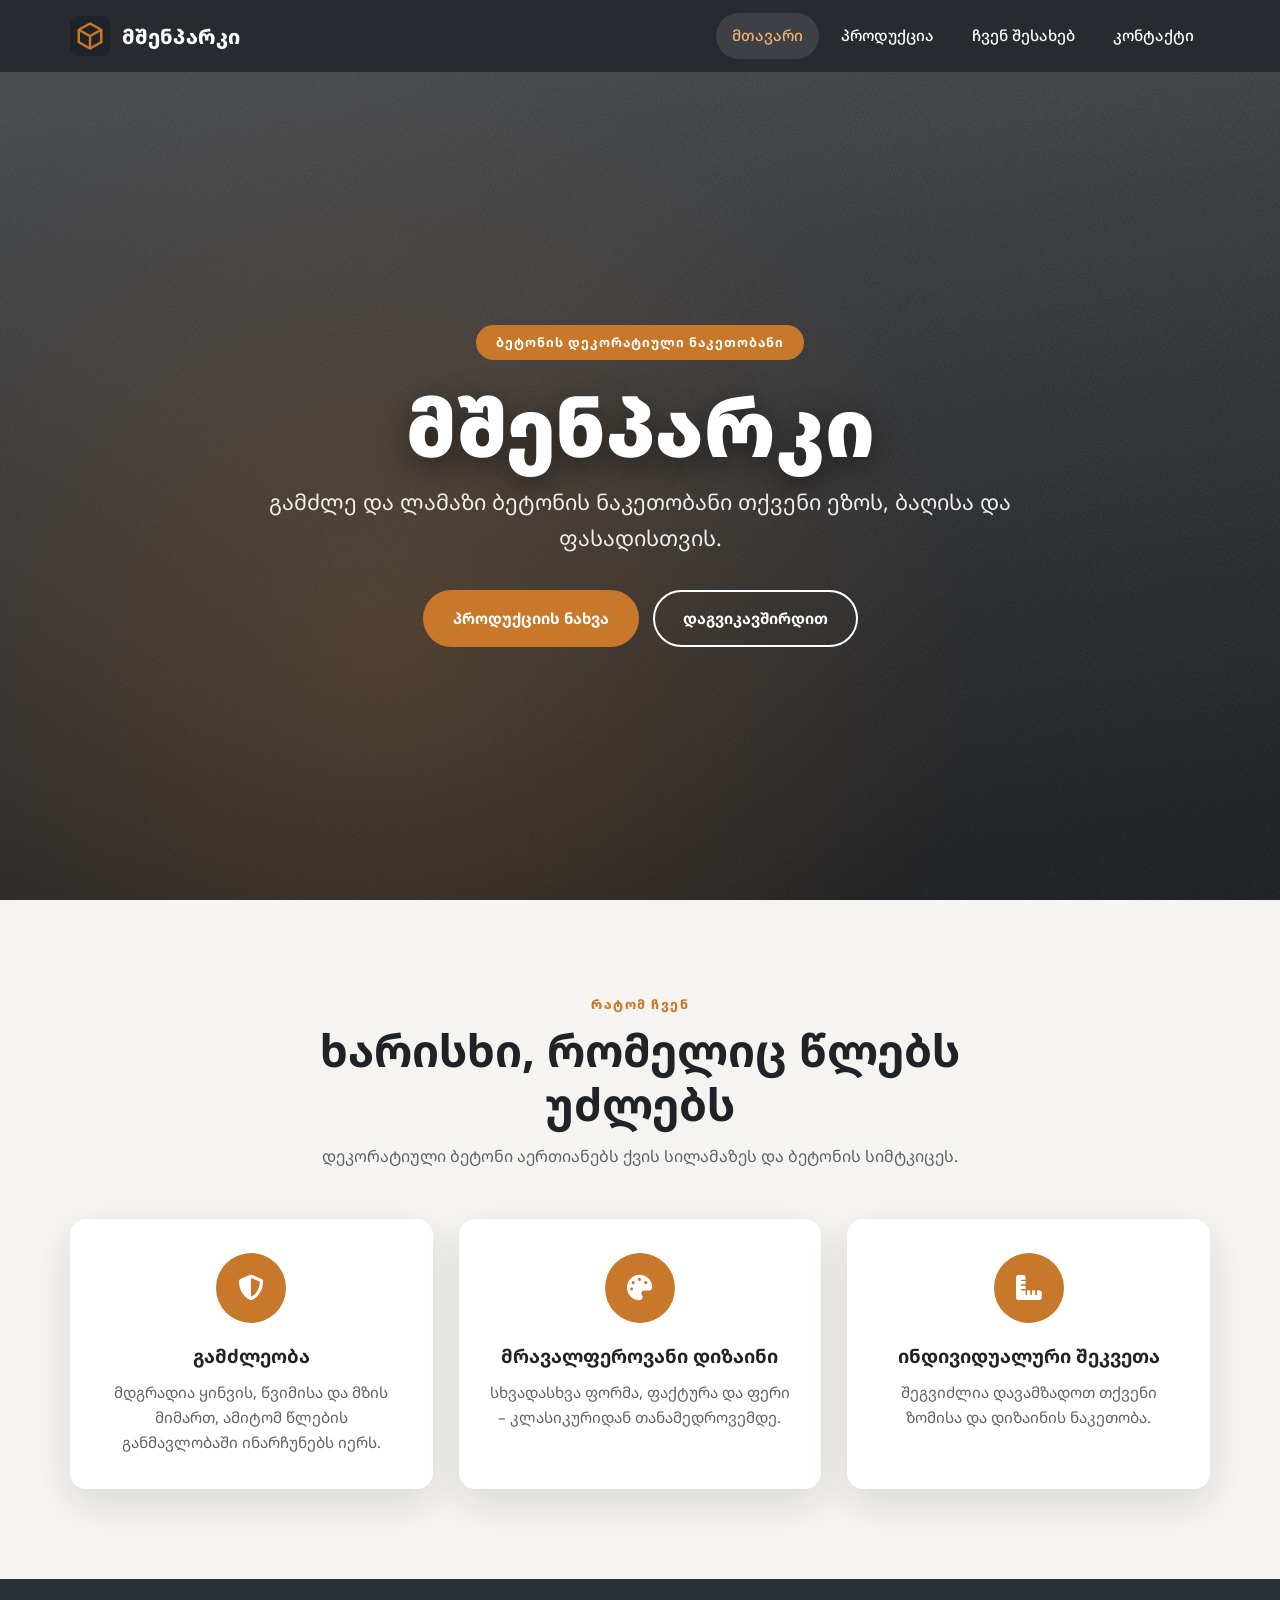
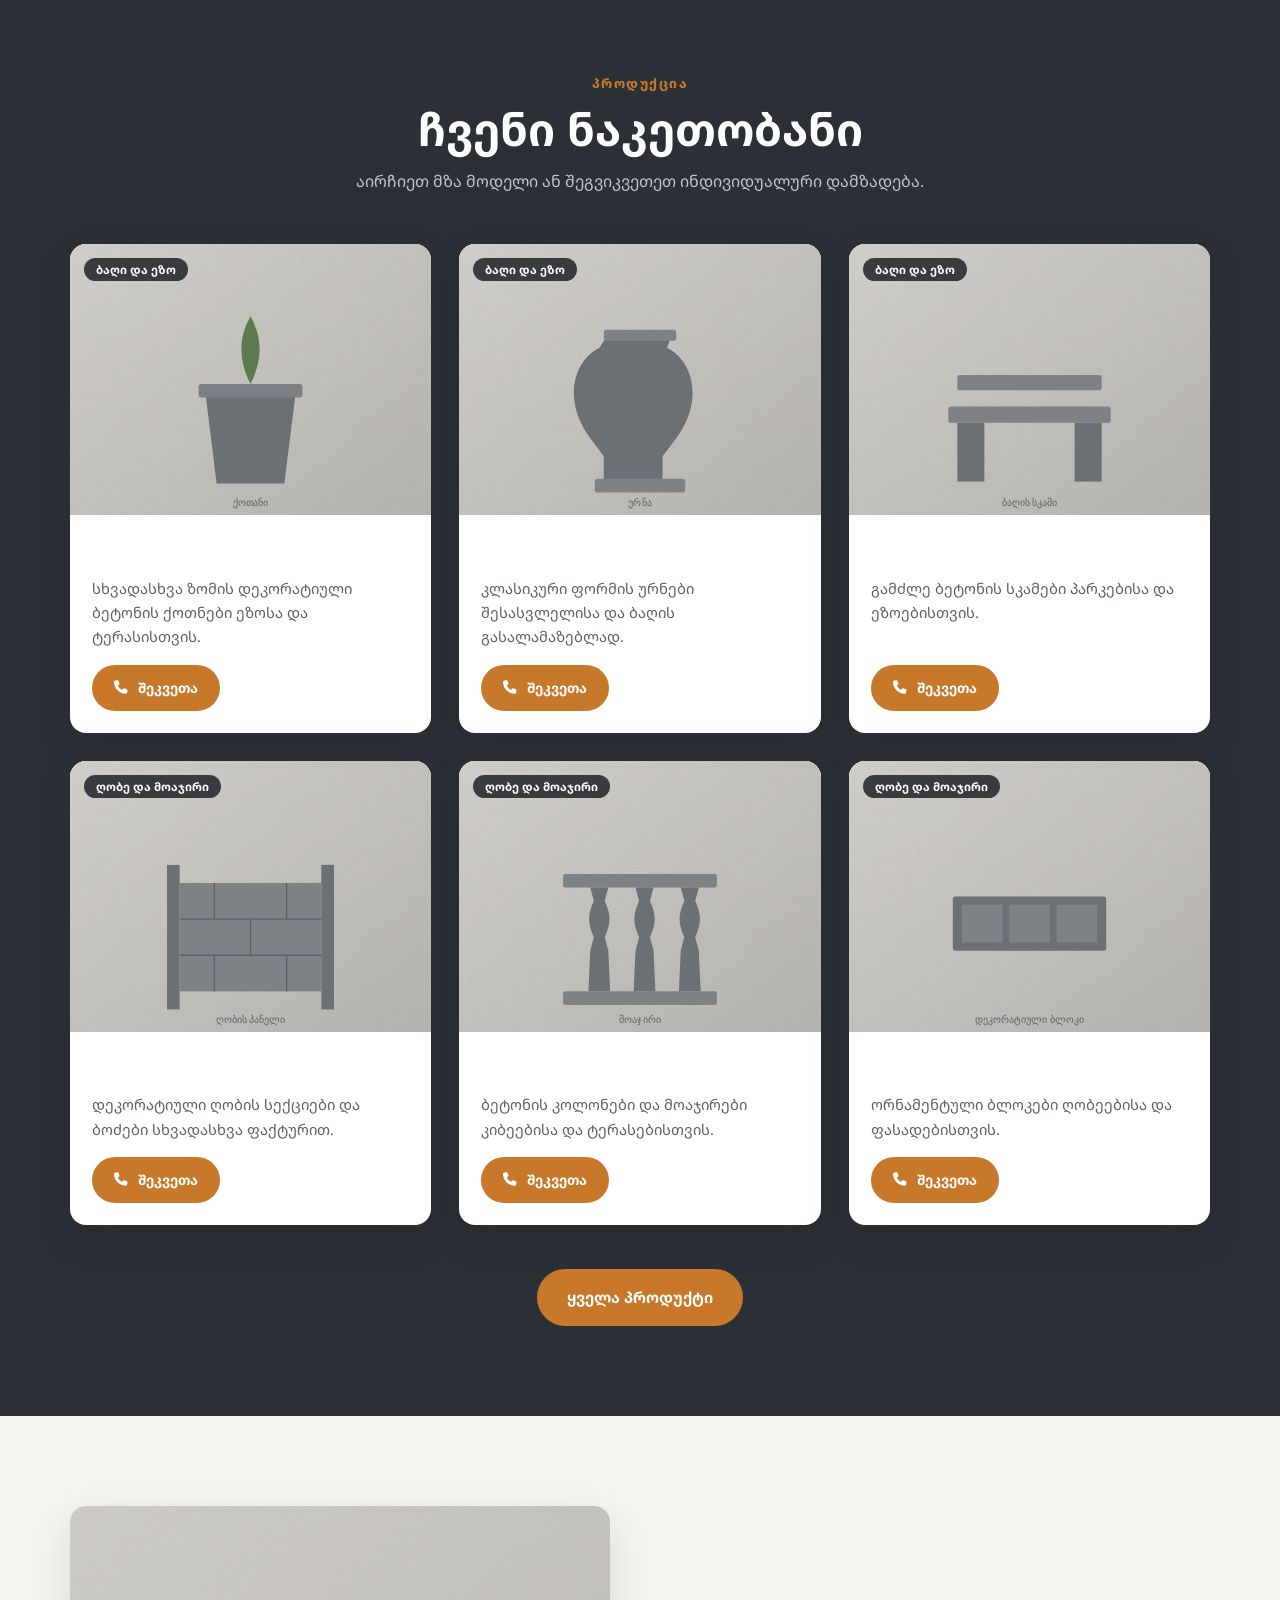
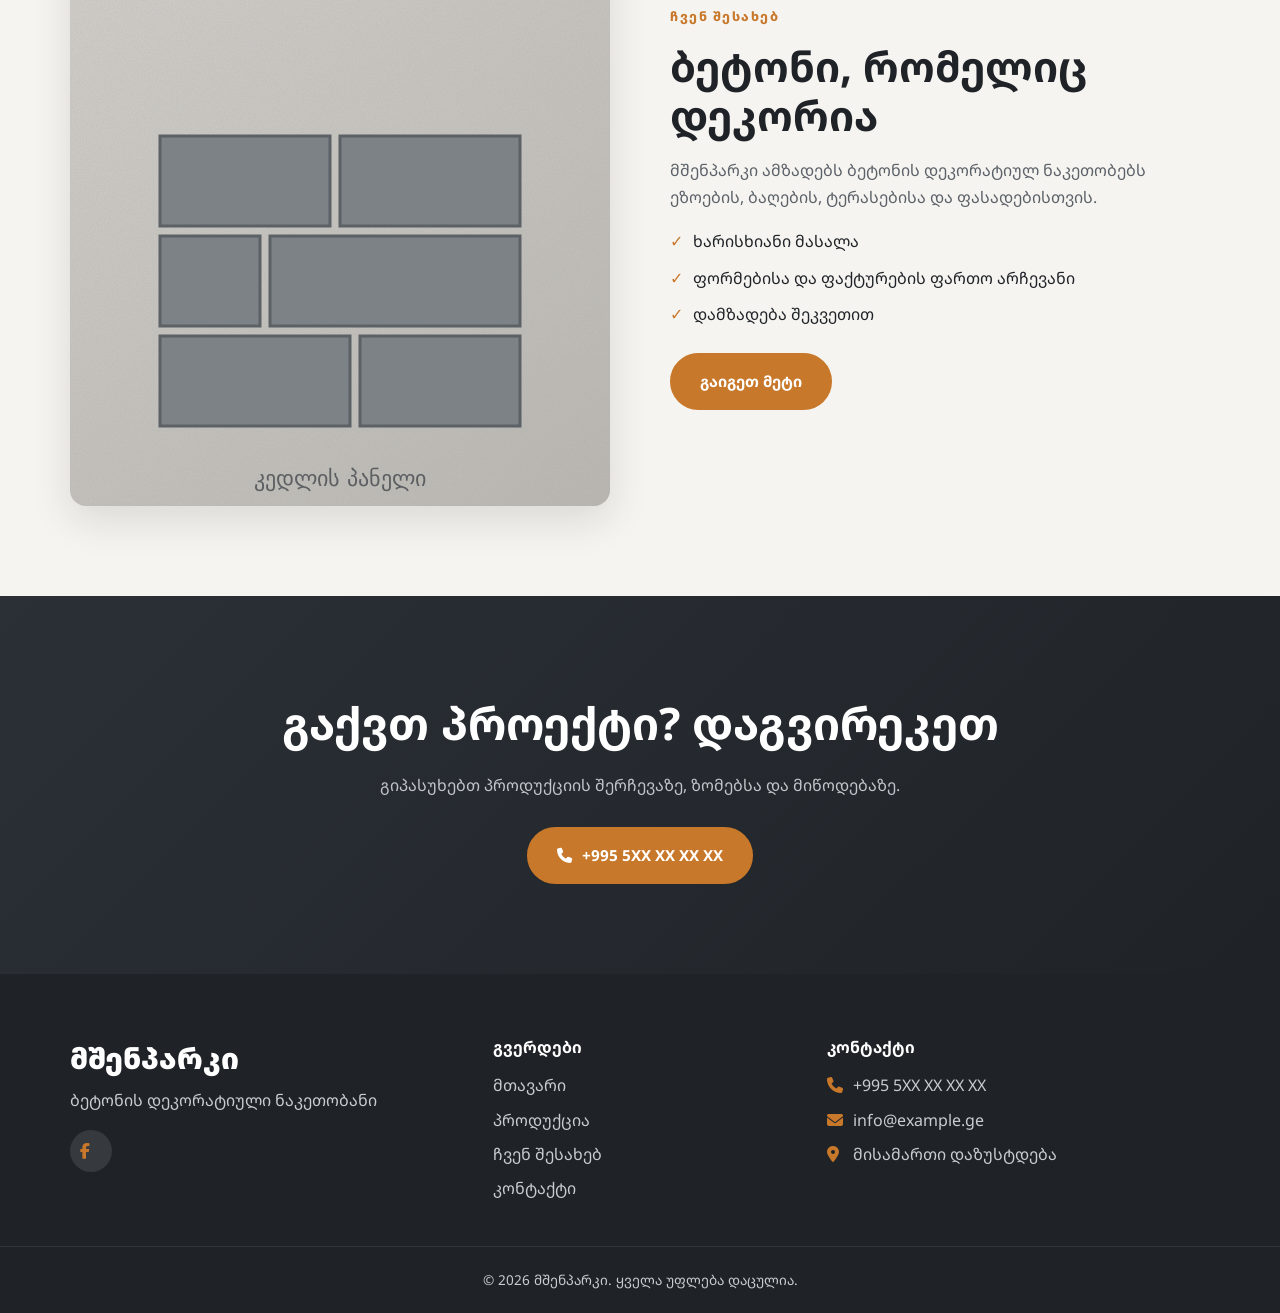
==== index.html @ 5828fbdc "Add files via upload" ====
<!doctype html>
<html lang="ka">
<head>
  <meta charset="UTF-8">
  <meta name="viewport" content="width=device-width, initial-scale=1">
  <title>მშენპარკი | ბეტონის დეკორატიული ნაკეთობანი – ქოთნები, ღობის პანელები, ქვაფენილი</title>
  <meta name="description" content="მშენპარკი – ბეტონის დეკორატიული ნაკეთობანი: ქოთნები, ურნები, ღობის პანელები, მოაჯირი, ქვაფენილი და ბორდიური ეზოსა და ფასადისთვის.">
  <meta name="robots" content="index, follow, max-image-preview:large">
  <meta name="theme-color" content="#1f2328">
  <link rel="canonical" href="https://mshenparki.vercel.app/">
  <meta property="og:type" content="website">
  <meta property="og:site_name" content="მშენპარკი">
  <meta property="og:title" content="მშენპარკი | ბეტონის დეკორატიული ნაკეთობანი – ქოთნები, ღობის პანელები, ქვაფენილი">
  <meta property="og:description" content="დეკორატიული ბეტონის ნაკეთობანი ეზოს, ბაღისა და ფასადისთვის.">
  <meta property="og:url" content="https://mshenparki.vercel.app/">
  <meta property="og:image" content="https://mshenparki.vercel.app/images/og-cover.jpg">
  <meta property="og:image:width" content="1200">
  <meta property="og:image:height" content="630">
  <meta property="og:locale" content="ka_GE">
  <meta name="twitter:card" content="summary_large_image">
  <link rel="icon" href="images/favicon.svg" type="image/svg+xml">
  <link rel="preconnect" href="https://fonts.googleapis.com">
  <link rel="preconnect" href="https://fonts.gstatic.com" crossorigin>
  <link rel="preconnect" href="https://cdnjs.cloudflare.com" crossorigin>
  <link href="https://fonts.googleapis.com/css2?family=Noto+Sans+Georgian:wght@400..900&display=swap" rel="stylesheet">
  <link rel="stylesheet" href="https://cdnjs.cloudflare.com/ajax/libs/font-awesome/6.5.1/css/all.min.css">
  <link rel="stylesheet" href="style.css">
  <script src="site.js" defer></script>
</head>
<body data-page="home">
<main>
  <section class="hero" style="padding:0">
    <div class="hero-in">
      <div class="badge">ბეტონის დეკორატიული ნაკეთობანი</div>
      <h1>მშენპარკი</h1>
      <p>გამძლე და ლამაზი ბეტონის ნაკეთობანი თქვენი ეზოს, ბაღისა და ფასადისთვის.</p>
      <div class="actions">
        <a class="btn" href="products.html">პროდუქციის ნახვა</a>
        <a class="btn ghost" href="contact.html">დაგვიკავშირდით</a>
      </div>
    </div>
  </section>

  <section>
    <div class="wrap">
      <div class="sec-head reveal">
        <span class="eyebrow">რატომ ჩვენ</span>
        <h2>ხარისხი, რომელიც წლებს უძლებს</h2>
        <p>დეკორატიული ბეტონი აერთიანებს ქვის სილამაზეს და ბეტონის სიმტკიცეს.</p>
      </div>
      <div class="features">
        <div class="feature reveal"><div class="ico"><i class="fa-solid fa-shield-halved"></i></div><h3>გამძლეობა</h3><p>მდგრადია ყინვის, წვიმისა და მზის მიმართ, ამიტომ წლების განმავლობაში ინარჩუნებს იერს.</p></div>
        <div class="feature reveal"><div class="ico"><i class="fa-solid fa-palette"></i></div><h3>მრავალფეროვანი დიზაინი</h3><p>სხვადასხვა ფორმა, ფაქტურა და ფერი – კლასიკურიდან თანამედროვემდე.</p></div>
        <div class="feature reveal"><div class="ico"><i class="fa-solid fa-ruler-combined"></i></div><h3>ინდივიდუალური შეკვეთა</h3><p>შეგვიძლია დავამზადოთ თქვენი ზომისა და დიზაინის ნაკეთობა.</p></div>
      </div>
    </div>
  </section>

  <section class="dark">
    <div class="wrap">
      <div class="sec-head reveal">
        <span class="eyebrow">პროდუქცია</span>
        <h2>ჩვენი ნაკეთობანი</h2>
        <p>აირჩიეთ მზა მოდელი ან შეგვიკვეთეთ ინდივიდუალური დამზადება.</p>
      </div>
      <div class="grid" id="homeGrid"></div>
      <noscript>
        <ul class="ticks" style="color:#fff">
          <li><a href="products.html">ყვავილის ქოთნები</a></li>
          <li><a href="products.html">ურნები</a></li>
          <li><a href="products.html">ბაღის სკამები</a></li>
          <li><a href="products.html">ღობის პანელები</a></li>
          <li><a href="products.html">მოაჯირი</a></li>
          <li><a href="products.html">დეკორატიული ბლოკი</a></li>
        </ul>
      </noscript>
      <div style="text-align:center;margin-top:44px"><a class="btn" href="products.html">ყველა პროდუქტი</a></div>
    </div>
  </section>

  <section>
    <div class="wrap split">
      <img class="reveal" src="images/panel.svg" alt="მშენპარკის დეკორატიული ბეტონის პანელი" width="800" height="600" loading="lazy">
      <div class="reveal">
        <span class="eyebrow">ჩვენ შესახებ</span>
        <h2>ბეტონი, რომელიც დეკორია</h2>
        <p>მშენპარკი ამზადებს ბეტონის დეკორატიულ ნაკეთობებს ეზოების, ბაღების, ტერასებისა და ფასადებისთვის.</p>
        <ul class="ticks"><li>ხარისხიანი მასალა</li><li>ფორმებისა და ფაქტურების ფართო არჩევანი</li><li>დამზადება შეკვეთით</li></ul>
        <a class="btn" href="aboutus.html">გაიგეთ მეტი</a>
      </div>
    </div>
  </section>

  <section class="cta">
    <div class="wrap reveal">
      <h2>გაქვთ პროექტი? დაგვირეკეთ</h2>
      <p>გიპასუხებთ პროდუქციის შერჩევაზე, ზომებსა და მიწოდებაზე.</p>
      <a class="btn" data-tel href="tel:"><i class="fa-solid fa-phone"></i> <span data-site="phone">დარეკვა</span></a>
    </div>
  </section>
</main>
</body>
</html>
---- style.css ----
/* მშენპარკი – concrete / graphite theme */
:root {
  --ink: #1f2328;
  --graphite: #2b3036;
  --stone: #5b6168;
  --mist: #e9e7e3;
  --paper: #f6f4f0;
  --accent: #c8782a;
  --accent-d: #a95f1b;
  --radius: 16px;
  --shadow: 0 14px 40px rgba(20, 22, 25, 0.12);
  --font: "Noto Sans Georgian", system-ui, sans-serif;
}
*, *::before, *::after { box-sizing: border-box; margin: 0; padding: 0; }
html { scroll-behavior: smooth; }
body { font-family: var(--font); color: var(--ink); background: var(--paper); line-height: 1.65; overflow-x: hidden; }
img { max-width: 100%; display: block; }
a { color: inherit; text-decoration: none; }
button { font-family: inherit; cursor: pointer; }
.wrap { width: 100%; max-width: 1180px; margin: 0 auto; padding: 0 20px; }
[hidden] { display: none !important; }

/* header */
.site-header { position: sticky; top: 0; z-index: 50; background: rgba(31, 35, 40, 0.96); backdrop-filter: blur(10px); color: #fff; }
.bar { display: flex; align-items: center; justify-content: space-between; height: 72px; }
.brand { display: flex; align-items: center; gap: 12px; font-weight: 800; font-size: 1.25rem; letter-spacing: .3px; }
.nav { display: flex; gap: 6px; }
.nav a { padding: 10px 16px; border-radius: 999px; font-weight: 500; font-size: .95rem; transition: .25s; }
.nav a:hover, .nav a.active { background: rgba(255,255,255,.1); color: #f0b36e; }
.burger { display: none; background: none; border: 0; padding: 8px; }
.burger span { display: block; width: 26px; height: 3px; margin: 5px 0; background: #fff; border-radius: 3px; transition: .3s; }
.burger.open span:nth-child(1) { transform: translateY(8px) rotate(45deg); }
.burger.open span:nth-child(2) { opacity: 0; }
.burger.open span:nth-child(3) { transform: translateY(-8px) rotate(-45deg); }
.mobile-nav { display: none; flex-direction: column; padding: 8px 20px 20px; border-top: 1px solid rgba(255,255,255,.1); }
.mobile-nav.open { display: flex; }
.mobile-nav a { padding: 14px 8px; border-bottom: 1px solid rgba(255,255,255,.08); font-weight: 600; }
@media (max-width: 760px) { .nav { display: none; } .burger { display: block; } }

/* buttons */
.btn { display: inline-flex; align-items: center; gap: 10px; padding: 14px 28px; border-radius: 999px; background: var(--accent); color: #fff; font-weight: 700; border: 2px solid var(--accent); transition: .25s; font-size: .95rem; }
.btn:hover { background: var(--accent-d); border-color: var(--accent-d); transform: translateY(-2px); box-shadow: 0 10px 24px rgba(200,120,42,.35); }
.btn.ghost { background: transparent; border-color: #fff; color: #fff; }
.btn.ghost:hover { background: #fff; color: var(--ink); box-shadow: none; }
.btn.small { padding: 10px 20px; font-size: .85rem; }

/* hero */
.hero { position: relative; min-height: calc(100svh - 72px); display: grid; place-items: center; text-align: center; color: #fff; background: #33373b url("images/hero.svg") center/cover; overflow: hidden; }
.hero::after { content: ""; position: absolute; inset: 0; background: radial-gradient(circle at 30% 70%, rgba(200,120,42,.22), transparent 55%), linear-gradient(180deg, rgba(0,0,0,.25), rgba(0,0,0,.55)); }
.hero-in { position: relative; z-index: 1; max-width: 820px; padding: 60px 20px; }
.badge { display: inline-block; padding: 7px 20px; border-radius: 999px; background: var(--accent); color: #fff; font-size: .8rem; font-weight: 700; letter-spacing: 1px; margin-bottom: 22px; }
.hero h1 { font-size: clamp(2.6rem, 8vw, 5rem); font-weight: 900; line-height: 1.1; margin-bottom: 14px; text-shadow: 0 8px 30px rgba(0,0,0,.5); }
.hero p { font-size: clamp(1.05rem, 2.6vw, 1.35rem); opacity: .92; margin-bottom: 34px; }
.hero .actions { display: flex; gap: 14px; justify-content: center; flex-wrap: wrap; }

/* sections */
section { padding: 90px 0; }
.sec-head { text-align: center; max-width: 700px; margin: 0 auto 50px; }
.eyebrow { display: inline-block; color: var(--accent); font-weight: 800; font-size: .8rem; letter-spacing: 1.5px; margin-bottom: 8px; }
.sec-head h2 { font-size: clamp(1.8rem, 4.5vw, 2.8rem); line-height: 1.2; margin-bottom: 12px; }
.sec-head p { color: var(--stone); }
.dark { background: var(--graphite); color: #fff; }
.dark .sec-head p { color: #c2c6cb; }

/* features */
.features { display: grid; grid-template-columns: repeat(auto-fit, minmax(260px, 1fr)); gap: 26px; }
.feature { background: #fff; padding: 34px 28px; border-radius: var(--radius); box-shadow: var(--shadow); text-align: center; transition: .35s; }
.feature:hover { transform: translateY(-10px); }
.feature .ico { width: 70px; height: 70px; margin: 0 auto 18px; display: grid; place-items: center; border-radius: 50%; background: var(--accent); color: #fff; font-size: 1.6rem; }
.feature h3 { margin-bottom: 8px; }
.feature p { color: var(--stone); font-size: .95rem; }

/* cards */
.grid { display: grid; grid-template-columns: repeat(auto-fill, minmax(280px, 1fr)); gap: 28px; }
.card { background: #fff; border-radius: var(--radius); overflow: hidden; box-shadow: var(--shadow); display: flex; flex-direction: column; transition: .35s; }
.card:hover { transform: translateY(-8px); }
.card-img { position: relative; border: 0; padding: 0; background: var(--mist); aspect-ratio: 4/3; overflow: hidden; }
.card-img img { width: 100%; height: 100%; object-fit: cover; transition: .5s; }
.card:hover .card-img img { transform: scale(1.07); }
.tag { position: absolute; top: 14px; left: 14px; padding: 4px 12px; border-radius: 999px; background: rgba(31,35,40,.85); color: #fff; font-size: .72rem; font-weight: 700; }
.card-body { padding: 22px; display: flex; flex-direction: column; gap: 8px; flex: 1; }
.card-body h3 { font-size: 1.15rem; }
.card-body p { color: var(--stone); font-size: .92rem; flex: 1; }
.card-body .btn { align-self: flex-start; margin-top: 8px; }

/* split (about teaser) */
.split { display: grid; grid-template-columns: 1fr 1fr; gap: 60px; align-items: center; }
.split img { border-radius: var(--radius); box-shadow: var(--shadow); width: 100%; aspect-ratio: 4/3; object-fit: cover; }
.split h2 { font-size: clamp(1.8rem, 4vw, 2.6rem); margin: 6px 0 16px; line-height: 1.2; }
.split p { color: var(--stone); margin-bottom: 14px; }
.ticks { list-style: none; margin: 18px 0 26px; display: grid; gap: 10px; }
.ticks li::before { content: "✓"; color: var(--accent); font-weight: 900; margin-right: 10px; }
@media (max-width: 860px) { .split { grid-template-columns: 1fr; gap: 30px; } }

/* cta */
.cta { text-align: center; background: linear-gradient(135deg, #2b3036, #1f2328); color: #fff; }
.cta h2 { font-size: clamp(1.8rem, 4.5vw, 2.8rem); margin-bottom: 12px; }
.cta p { color: #c2c6cb; max-width: 600px; margin: 0 auto 28px; }

/* page hero (inner pages) */
.page-hero { padding: 80px 0 60px; text-align: center; color: #fff; background: linear-gradient(rgba(31,35,40,.82), rgba(31,35,40,.9)), url("images/hero.svg") center/cover; }
.page-hero h1 { font-size: clamp(2.2rem, 6vw, 3.6rem); font-weight: 900; }
.page-hero p { opacity: .85; margin-top: 8px; }

/* products toolbar */
.toolbar { display: flex; flex-wrap: wrap; gap: 16px; align-items: center; justify-content: space-between; margin-bottom: 34px; }
.search { flex: 1 1 260px; max-width: 420px; position: relative; }
.search i { position: absolute; left: 18px; top: 50%; transform: translateY(-50%); color: var(--stone); }
.search input { width: 100%; padding: 14px 20px 14px 46px; border-radius: 999px; border: 2px solid transparent; background: #fff; box-shadow: var(--shadow); font: inherit; }
.search input:focus { outline: none; border-color: var(--accent); }
.chips { display: flex; gap: 10px; flex-wrap: wrap; }
.chip { padding: 10px 20px; border-radius: 999px; border: 2px solid var(--graphite); background: transparent; font-weight: 600; font-size: .88rem; transition: .2s; }
.chip:hover, .chip.active { background: var(--graphite); color: #fff; }
.count { color: var(--stone); font-weight: 600; margin-bottom: 18px; }
.empty { text-align: center; padding: 70px 20px; color: var(--stone); }

/* modal */
.modal { position: fixed; inset: 0; z-index: 100; background: rgba(0,0,0,.75); display: grid; place-items: center; padding: 20px; }
.modal-box { position: relative; background: #fff; border-radius: 22px; max-width: 900px; width: 100%; display: grid; grid-template-columns: 1fr 1fr; overflow: hidden; animation: pop .3s ease; }
.modal-box img { width: 100%; height: 100%; min-height: 320px; object-fit: cover; }
.modal-info { padding: 40px 32px; display: flex; flex-direction: column; gap: 10px; justify-content: center; }
.modal-info .eyebrow { margin: 0; }
.modal-info h3 { font-size: 1.8rem; }
.modal-info p { color: var(--stone); }
.modal-info .btn { align-self: flex-start; margin-top: 12px; }
.x { position: absolute; top: 14px; right: 14px; width: 40px; height: 40px; border-radius: 50%; border: 0; background: #fff; box-shadow: 0 6px 18px rgba(0,0,0,.2); font-size: 1.4rem; }
@keyframes pop { from { opacity: 0; transform: scale(.94) translateY(20px); } }
@media (max-width: 720px) { .modal-box { grid-template-columns: 1fr; } .modal-box img { min-height: 220px; max-height: 260px; } }

/* contact */
.contact-grid { display: grid; grid-template-columns: 1fr 1.1fr; gap: 40px; }
.info-list { display: grid; gap: 16px; }
.info { display: flex; gap: 18px; align-items: center; background: #fff; padding: 22px; border-radius: var(--radius); box-shadow: var(--shadow); transition: .3s; }
.info:hover { transform: translateX(8px); }
.info .ico { flex: 0 0 52px; height: 52px; display: grid; place-items: center; border-radius: 14px; background: var(--accent); color: #fff; font-size: 1.2rem; }
.info h4 { font-size: 1rem; }
.info span, .info a { color: var(--stone); font-size: .95rem; }
.form { background: #fff; padding: 34px; border-radius: var(--radius); box-shadow: var(--shadow); display: grid; gap: 16px; }
.form h3 { font-size: 1.4rem; }
.form label { display: grid; gap: 6px; font-weight: 600; font-size: .9rem; }
.form input, .form textarea { padding: 13px 16px; border: 2px solid var(--mist); border-radius: 12px; font: inherit; background: var(--paper); }
.form input:focus, .form textarea:focus { outline: none; border-color: var(--accent); background: #fff; }
.form textarea { min-height: 140px; resize: vertical; }
.form .btn { justify-self: start; }
.map { margin-top: 40px; border-radius: var(--radius); overflow: hidden; box-shadow: var(--shadow); }
.map iframe { width: 100%; height: 420px; border: 0; display: block; }
.map:empty { display: none; }
@media (max-width: 860px) { .contact-grid { grid-template-columns: 1fr; } }

/* stats (about) */
.stats { display: grid; grid-template-columns: repeat(auto-fit, minmax(190px, 1fr)); gap: 20px; margin-top: 10px; }
.stat { text-align: center; padding: 28px; border-radius: var(--radius); background: rgba(255,255,255,.08); border: 1px solid rgba(255,255,255,.15); }
.stat b { display: block; font-size: 2.2rem; color: #f0b36e; }

/* footer */
.site-footer { background: var(--ink); color: #c9ccd0; padding-top: 60px; }
.foot-grid { display: grid; grid-template-columns: 1.3fr 1fr 1.3fr; gap: 40px; }
.foot-brand { font-size: 1.8rem; font-weight: 900; color: #fff; margin-bottom: 6px; }
.site-footer h4 { color: #fff; margin-bottom: 12px; }
.site-footer p { margin-bottom: 8px; }
.site-footer i { color: var(--accent); width: 22px; }
.foot-links { display: grid; gap: 8px; }
.foot-links a:hover, .site-footer p a:hover { color: #f0b36e; }
.social { display: flex; gap: 12px; margin-top: 16px; }
.social a { width: 42px; height: 42px; display: grid; place-items: center; border-radius: 50%; background: rgba(255,255,255,.1); color: #fff; transition: .25s; }
.social a:hover { background: var(--accent); transform: translateY(-4px); }
.copy { text-align: center; padding: 22px 20px; margin-top: 44px; border-top: 1px solid rgba(255,255,255,.08); font-size: .85rem; }
@media (max-width: 760px) { .foot-grid { grid-template-columns: 1fr; text-align: center; } .social { justify-content: center; } }

/* reveal */
.reveal { opacity: 0; transform: translateY(26px); transition: opacity .7s ease, transform .7s ease; }
.reveal.in { opacity: 1; transform: none; }
@media (prefers-reduced-motion: reduce) { * { transition: none !important; animation: none !important; } .reveal { opacity: 1; transform: none; } html { scroll-behavior: auto; } }
@media (max-width: 600px) { section { padding: 60px 0; } .hero .actions .btn { width: 100%; justify-content: center; } }
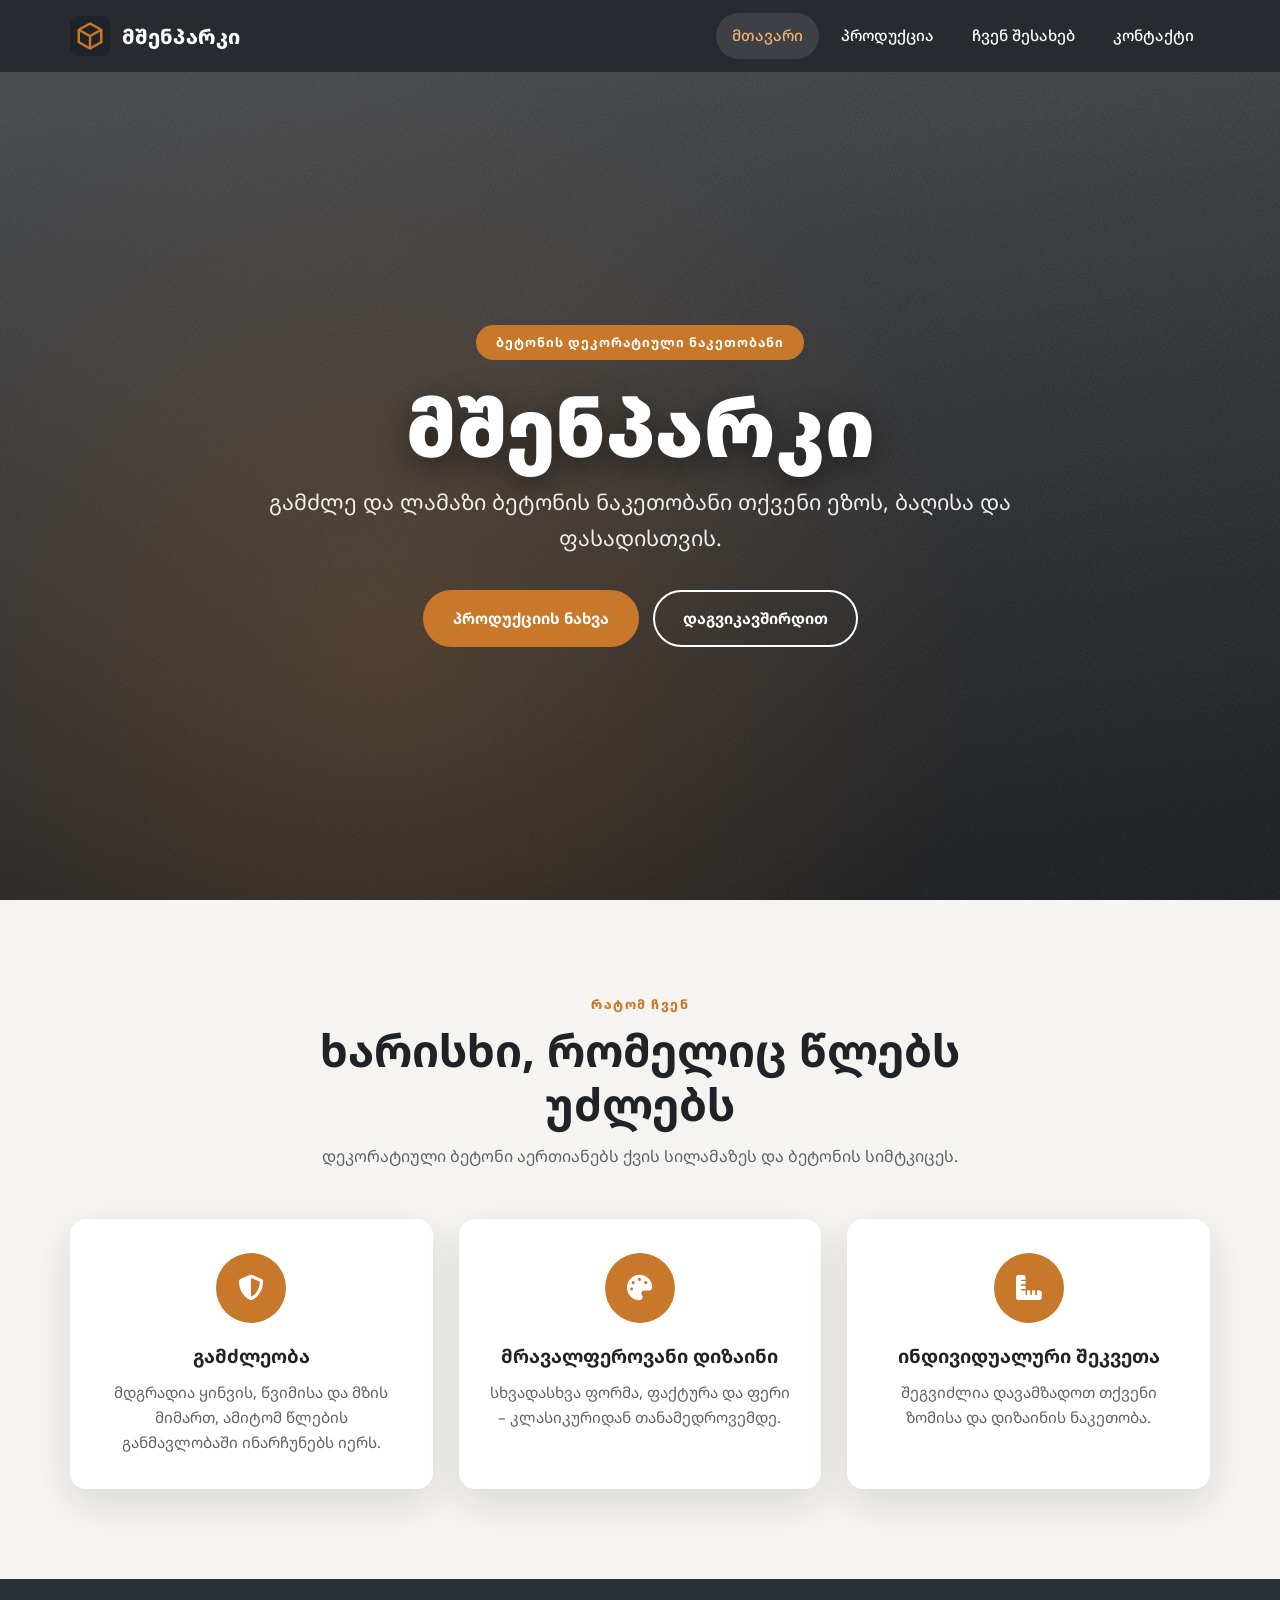
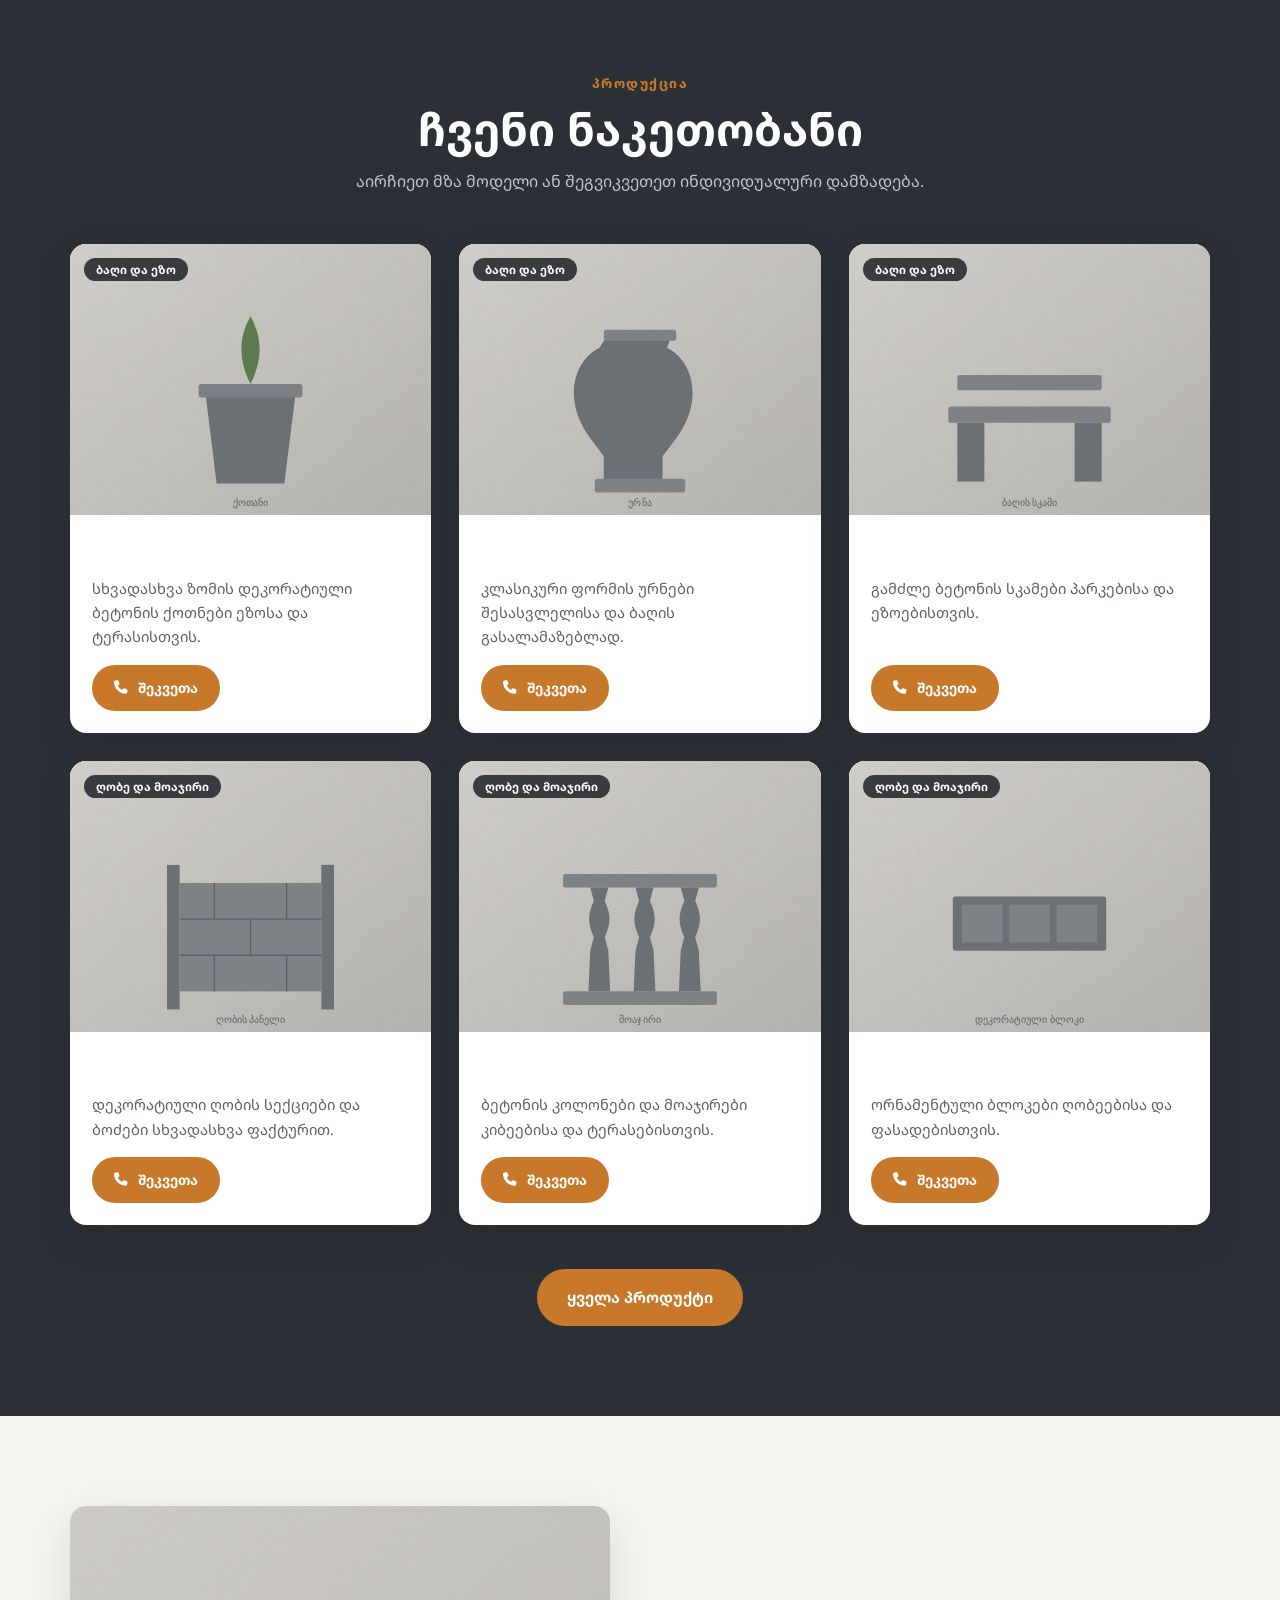
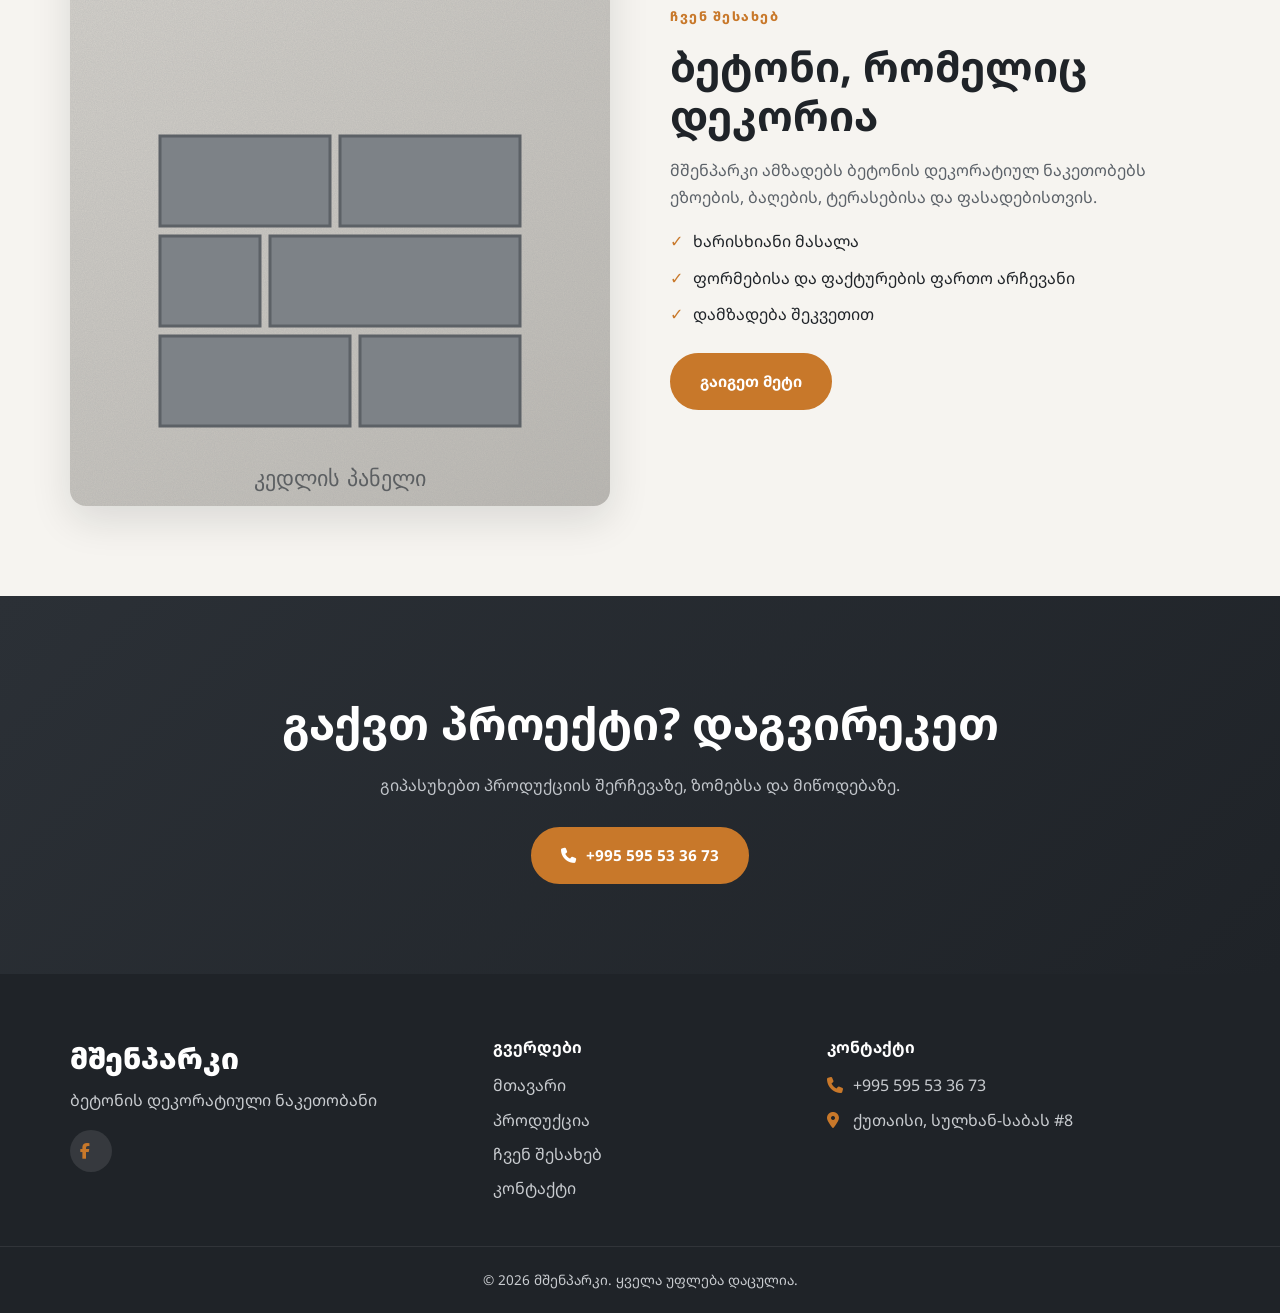
==== commit e9e6a05d: "Add files via upload" ====
--- a/index.html
+++ b/index.html
@@ -3,14 +3,14 @@
 <head>
   <meta charset="UTF-8">
   <meta name="viewport" content="width=device-width, initial-scale=1">
-  <title>მშენპარკი | ბეტონის დეკორატიული ნაკეთობანი – ქოთნები, ღობის პანელები, ქვაფენილი</title>
-  <meta name="description" content="მშენპარკი – ბეტონის დეკორატიული ნაკეთობანი: ქოთნები, ურნები, ღობის პანელები, მოაჯირი, ქვაფენილი და ბორდიური ეზოსა და ფასადისთვის.">
+  <title>მშენპარკი | ბეტონის დეკორატიული ნაკეთობანი ქუთაისში – ქოთნები, ღობის პანელები, ქვაფენილი</title>
+  <meta name="description" content="მშენპარკი – ბეტონის დეკორატიული ნაკეთობანი: ქოთნები, ურნები, ღობის პანელები, მოაჯირი, ქვაფენილი და ბორდიური ეზოსა და ფასადისთვის. ქუთაისი, სულხან-საბას #8.">
   <meta name="robots" content="index, follow, max-image-preview:large">
   <meta name="theme-color" content="#1f2328">
   <link rel="canonical" href="https://mshenparki.vercel.app/">
   <meta property="og:type" content="website">
   <meta property="og:site_name" content="მშენპარკი">
-  <meta property="og:title" content="მშენპარკი | ბეტონის დეკორატიული ნაკეთობანი – ქოთნები, ღობის პანელები, ქვაფენილი">
+  <meta property="og:title" content="მშენპარკი | ბეტონის დეკორატიული ნაკეთობანი ქუთაისში – ქოთნები, ღობის პანელები, ქვაფენილი">
   <meta property="og:description" content="დეკორატიული ბეტონის ნაკეთობანი ეზოს, ბაღისა და ფასადისთვის.">
   <meta property="og:url" content="https://mshenparki.vercel.app/">
   <meta property="og:image" content="https://mshenparki.vercel.app/images/og-cover.jpg">
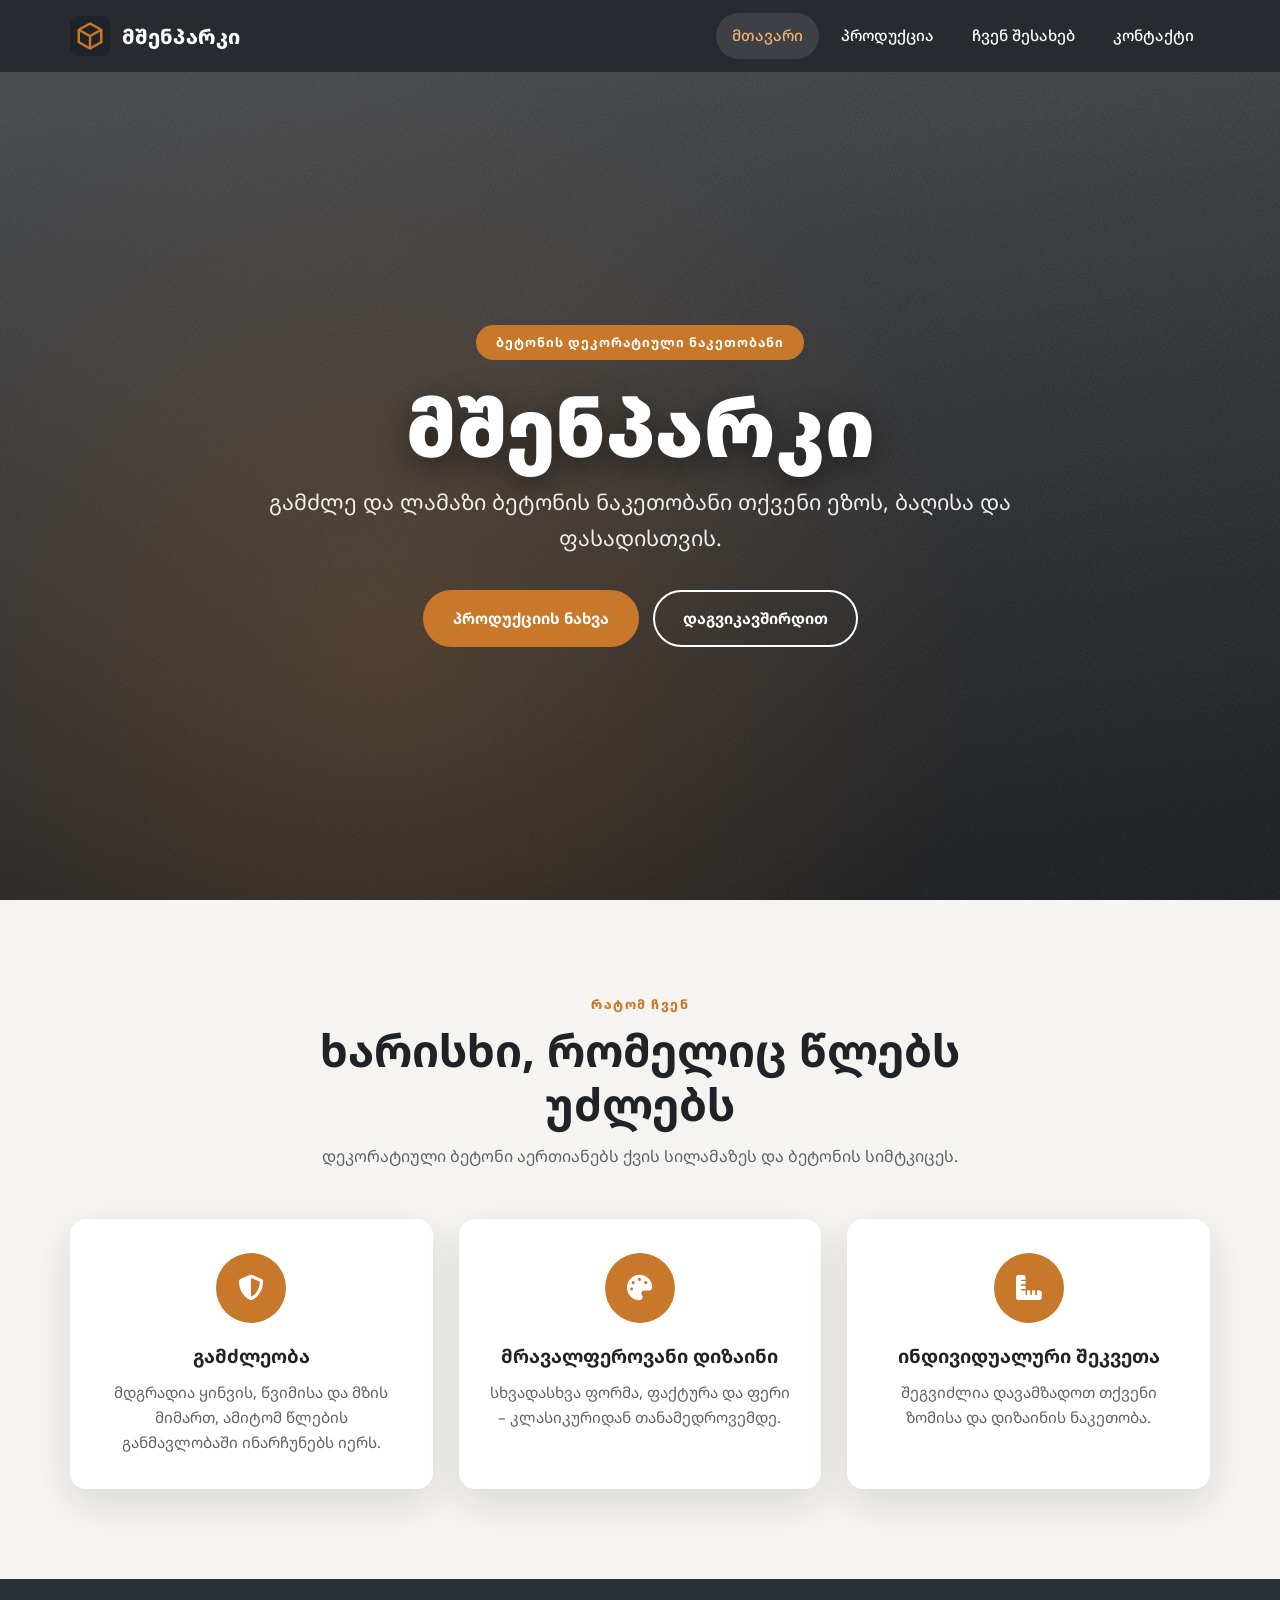
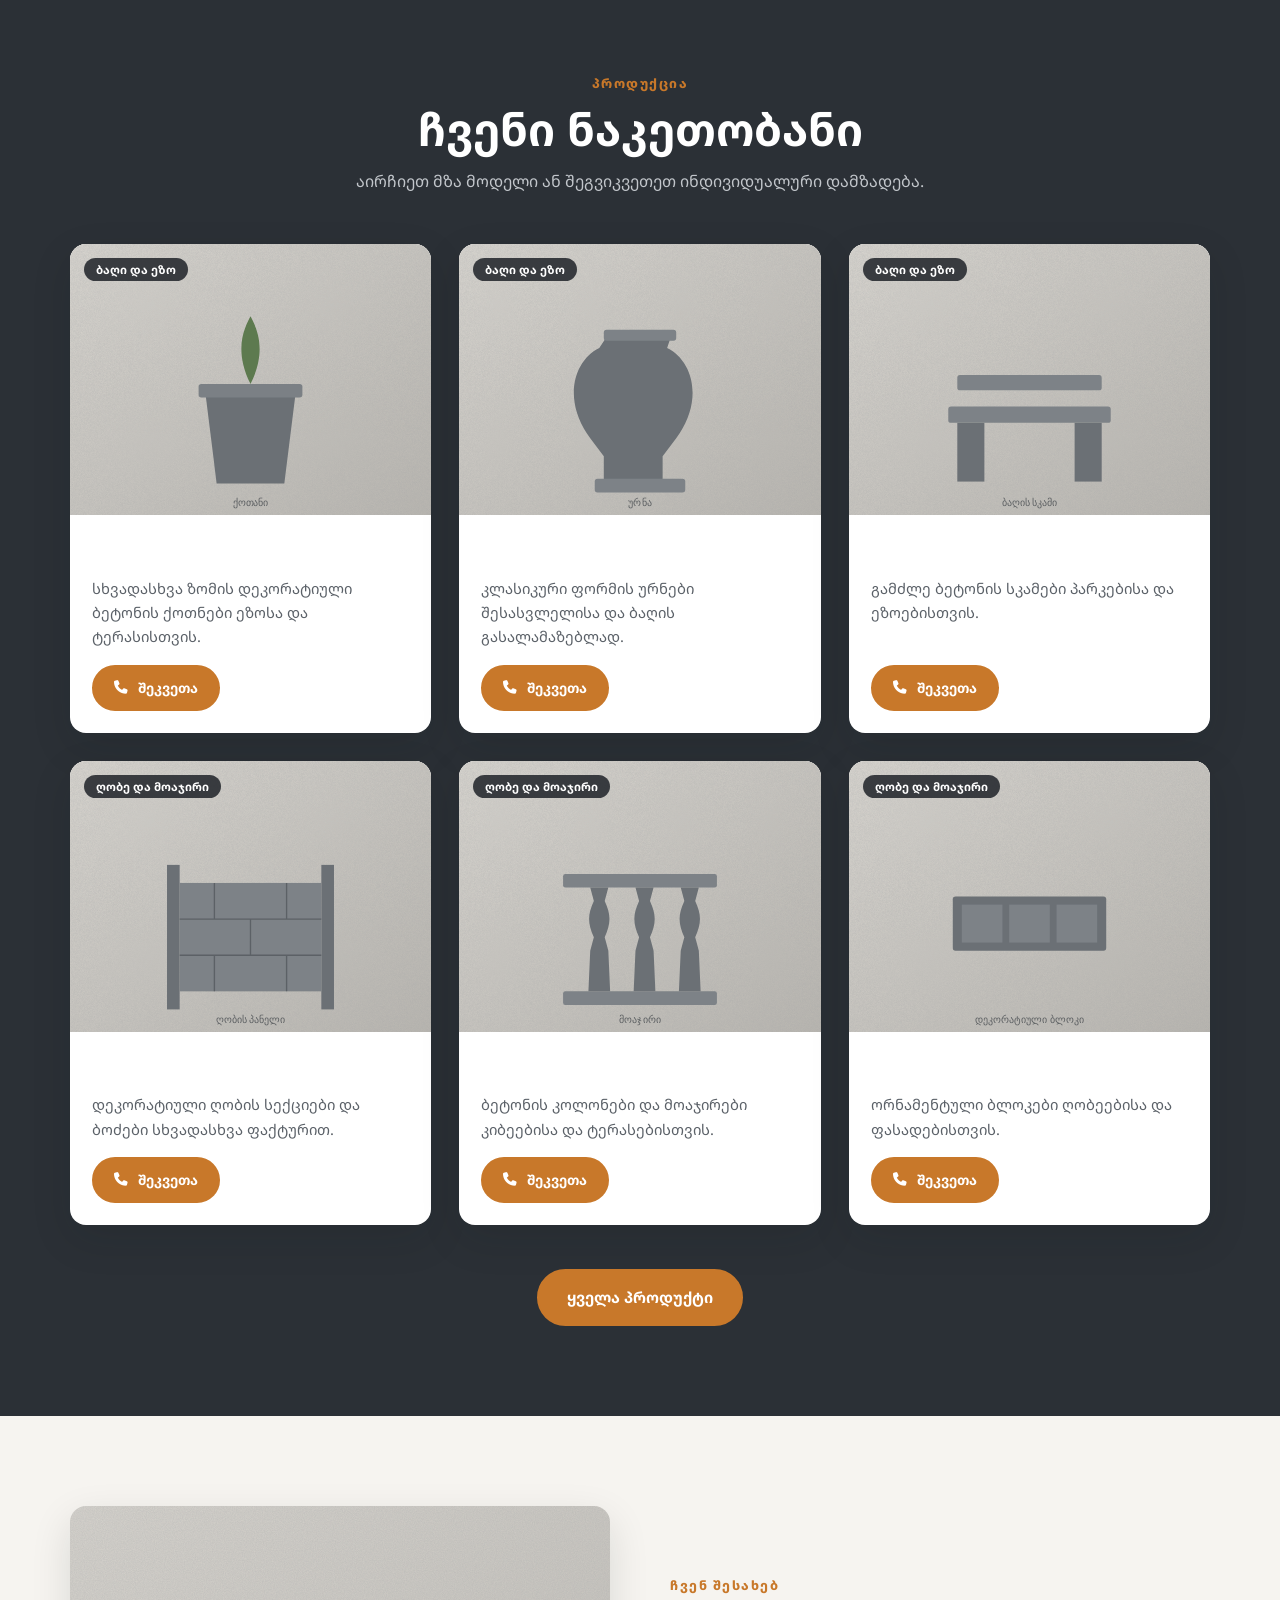
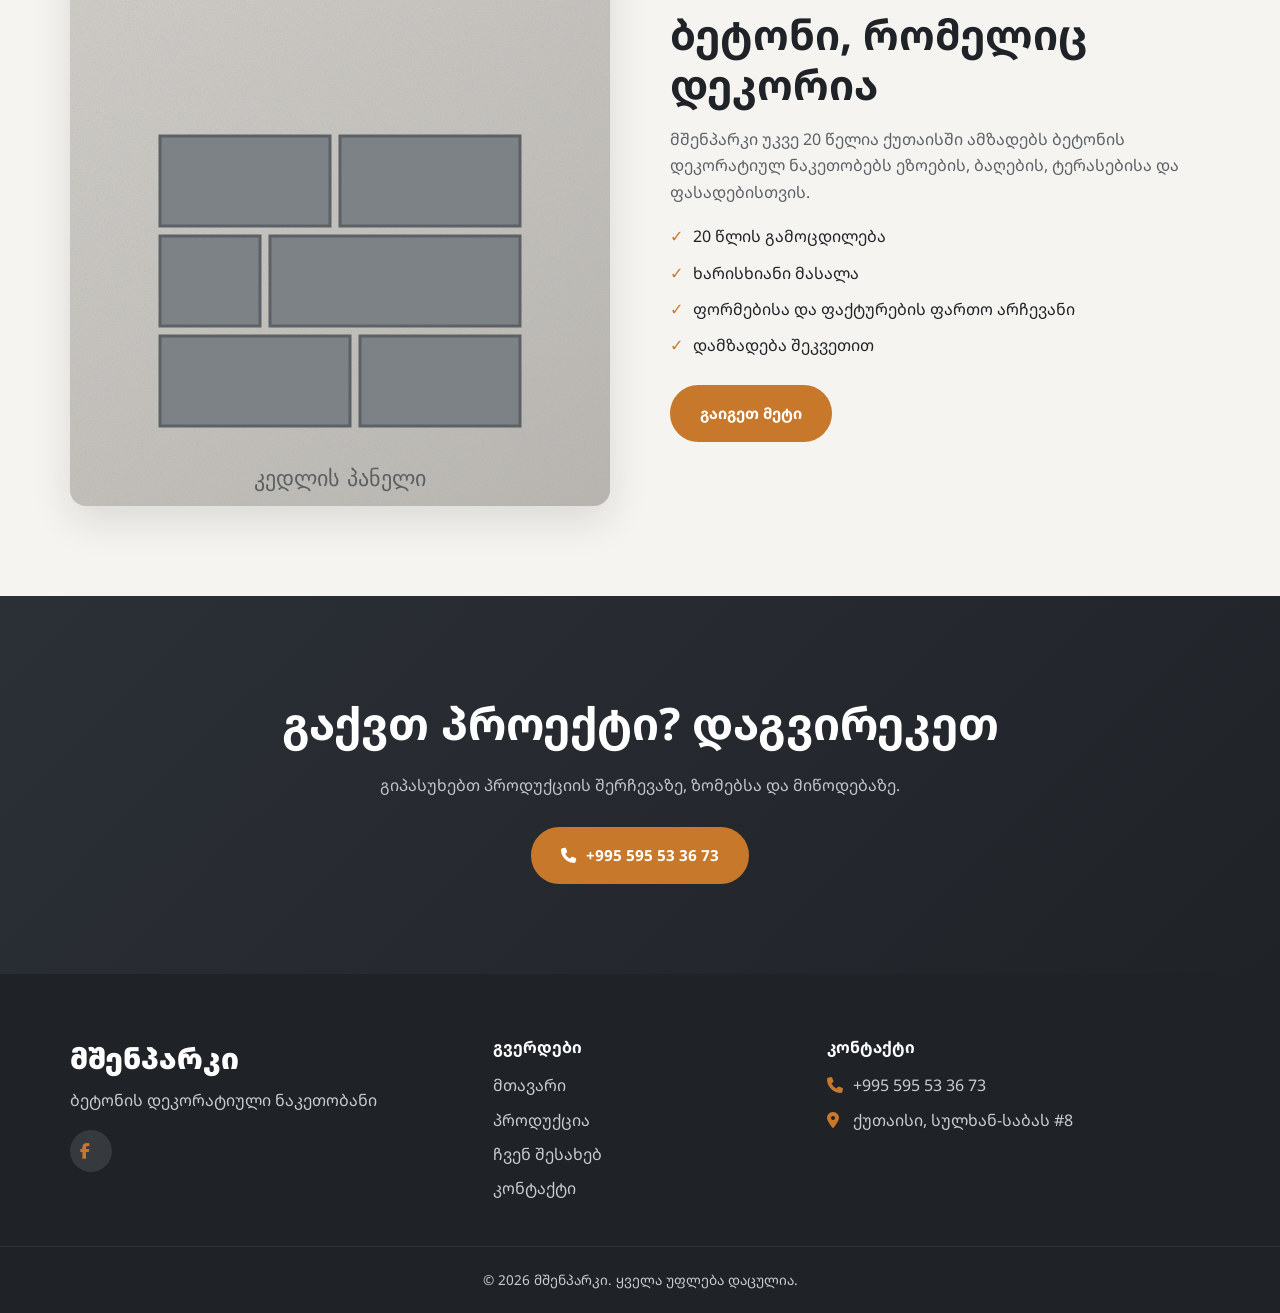
==== commit cf872acd: "Add files via upload" ====
--- a/index.html
+++ b/index.html
@@ -84,8 +84,8 @@
       <div class="reveal">
         <span class="eyebrow">ჩვენ შესახებ</span>
         <h2>ბეტონი, რომელიც დეკორია</h2>
-        <p>მშენპარკი ამზადებს ბეტონის დეკორატიულ ნაკეთობებს ეზოების, ბაღების, ტერასებისა და ფასადებისთვის.</p>
-        <ul class="ticks"><li>ხარისხიანი მასალა</li><li>ფორმებისა და ფაქტურების ფართო არჩევანი</li><li>დამზადება შეკვეთით</li></ul>
+        <p>მშენპარკი უკვე 20 წელია ქუთაისში ამზადებს ბეტონის დეკორატიულ ნაკეთობებს ეზოების, ბაღების, ტერასებისა და ფასადებისთვის.</p>
+        <ul class="ticks"><li>20 წლის გამოცდილება</li><li>ხარისხიანი მასალა</li><li>ფორმებისა და ფაქტურების ფართო არჩევანი</li><li>დამზადება შეკვეთით</li></ul>
         <a class="btn" href="aboutus.html">გაიგეთ მეტი</a>
       </div>
     </div>
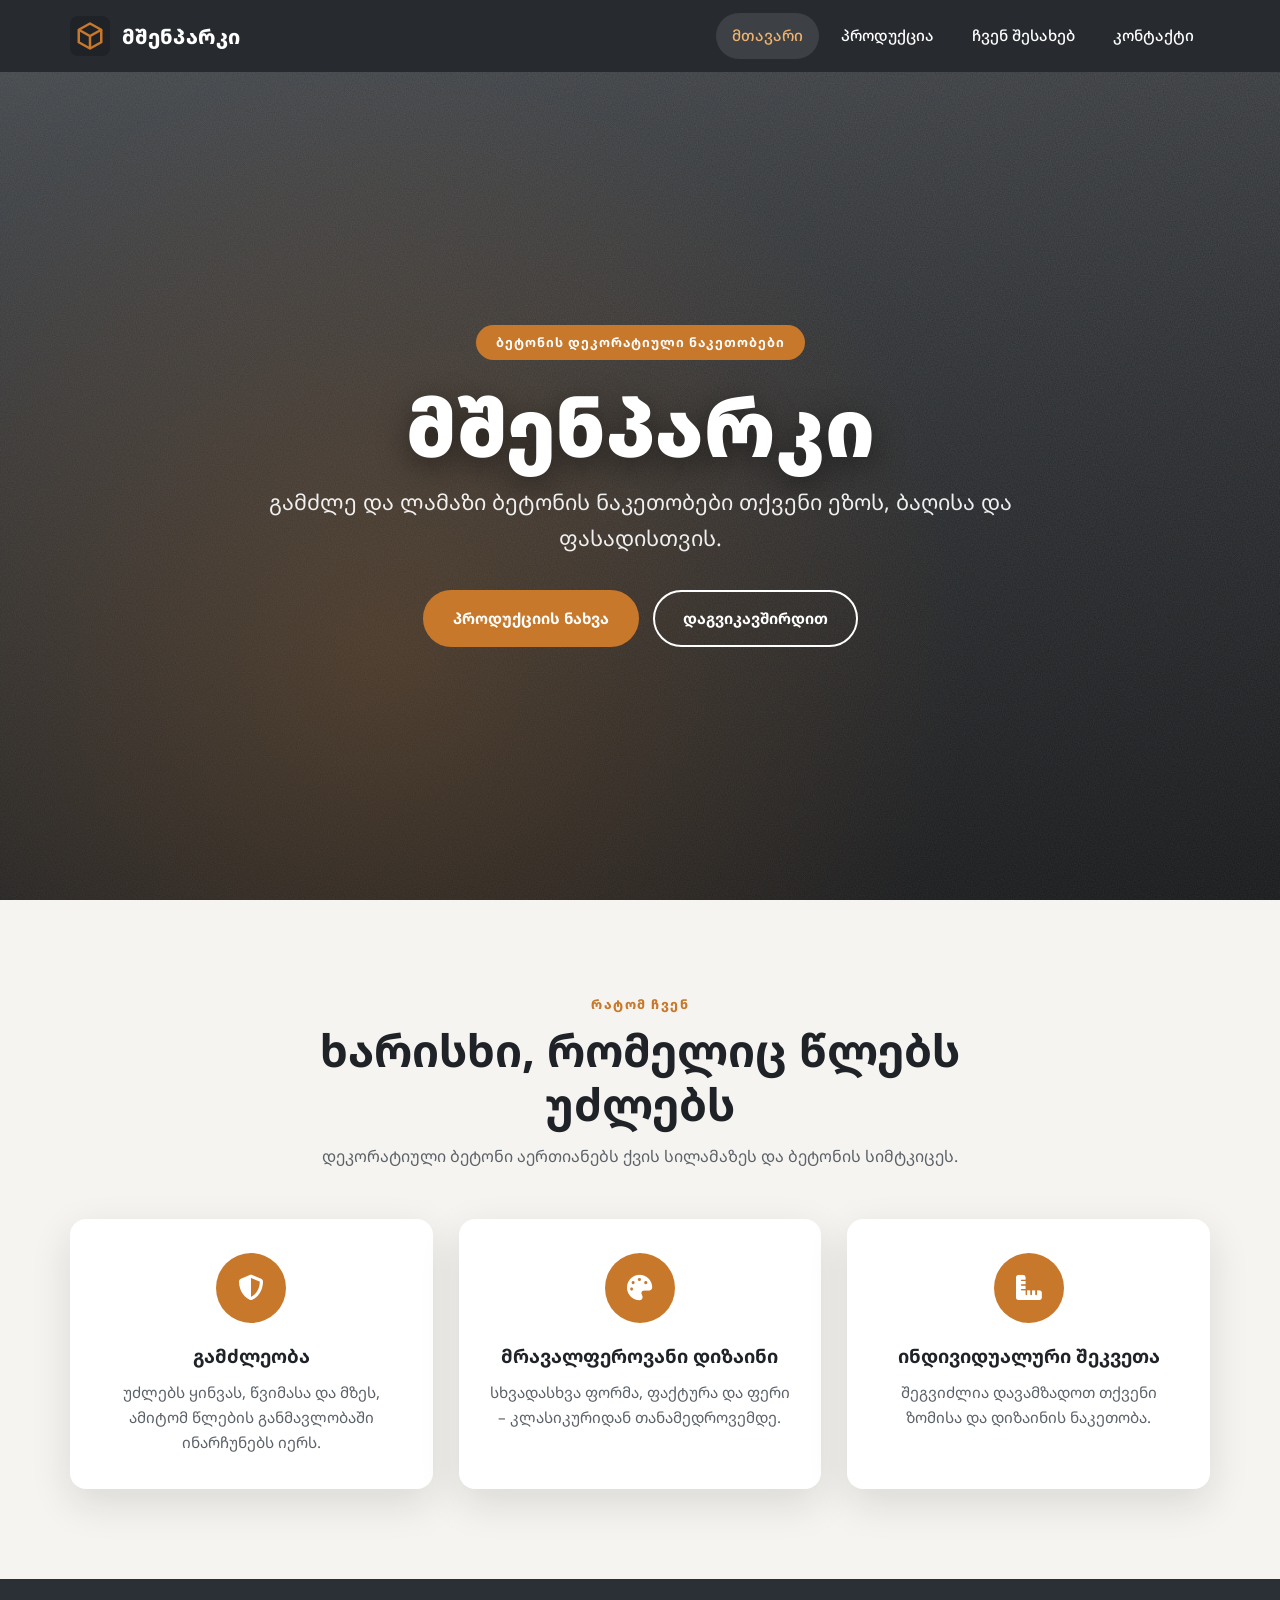
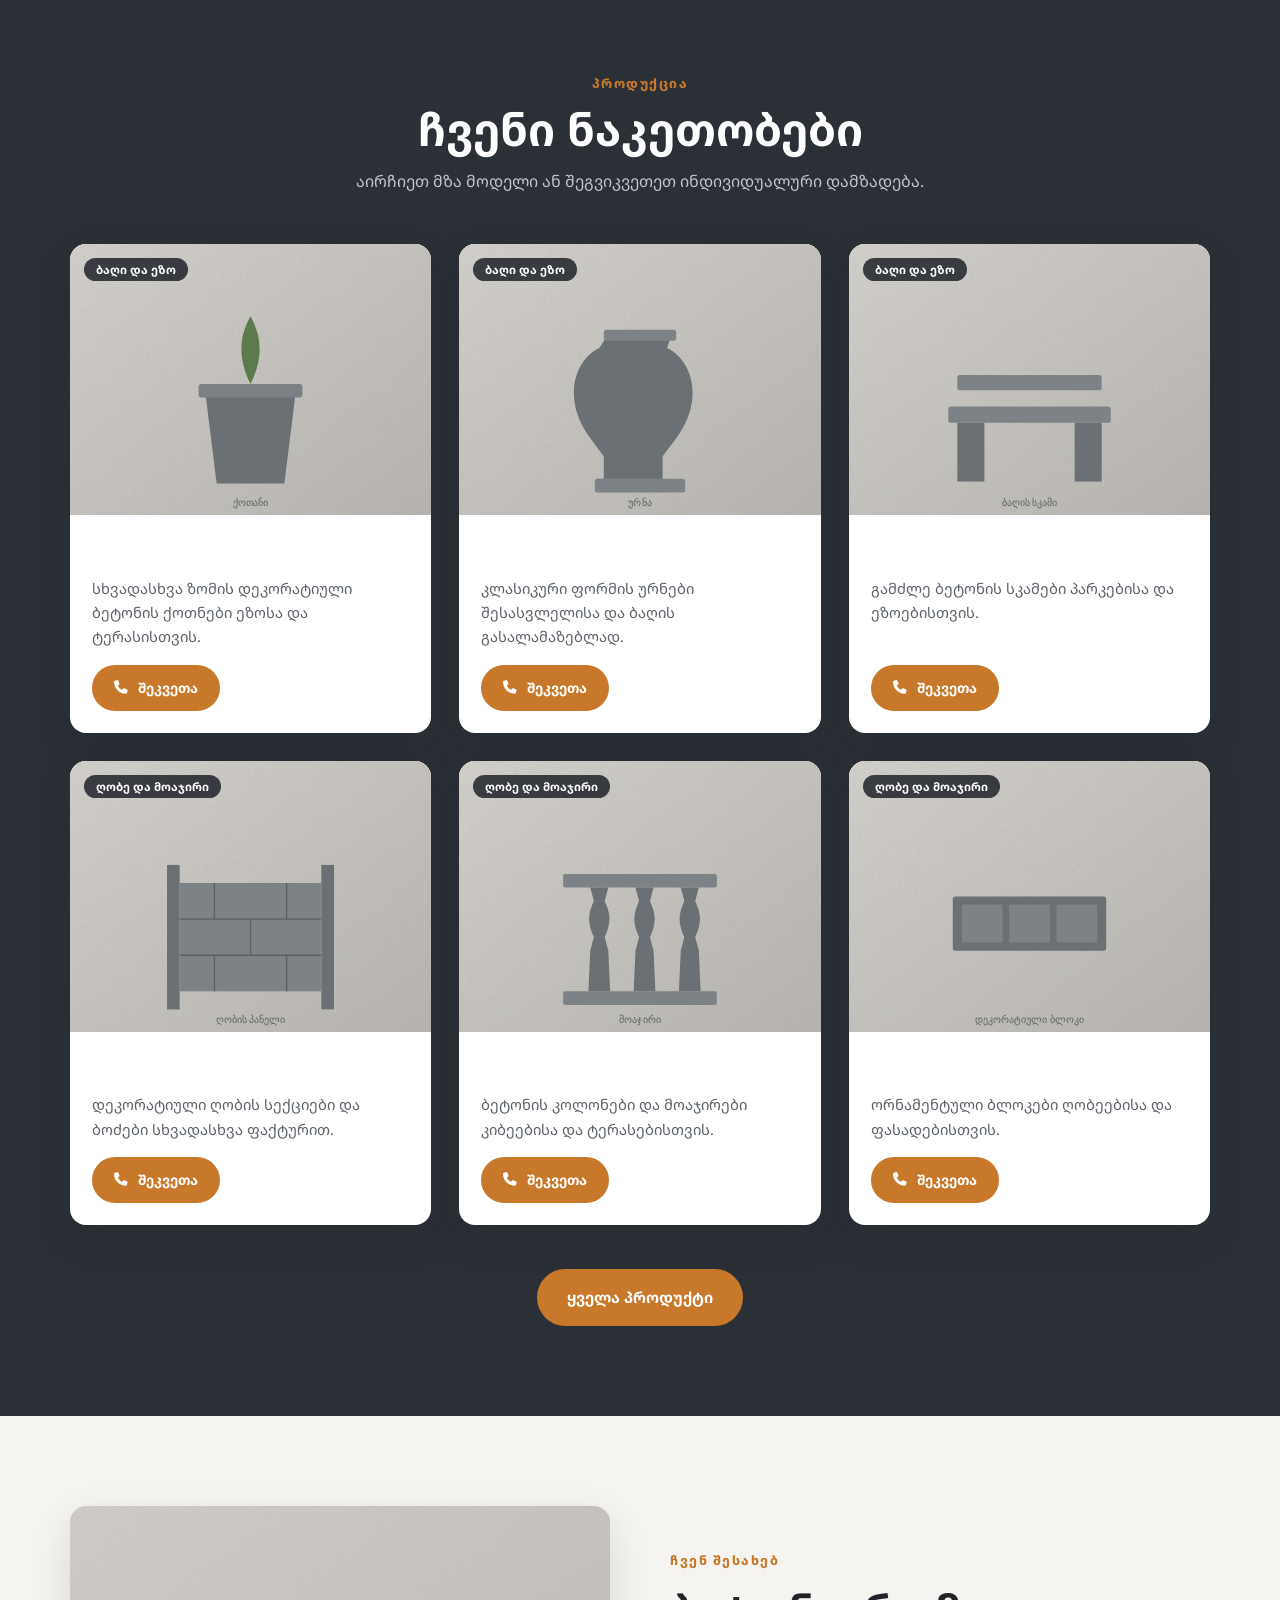
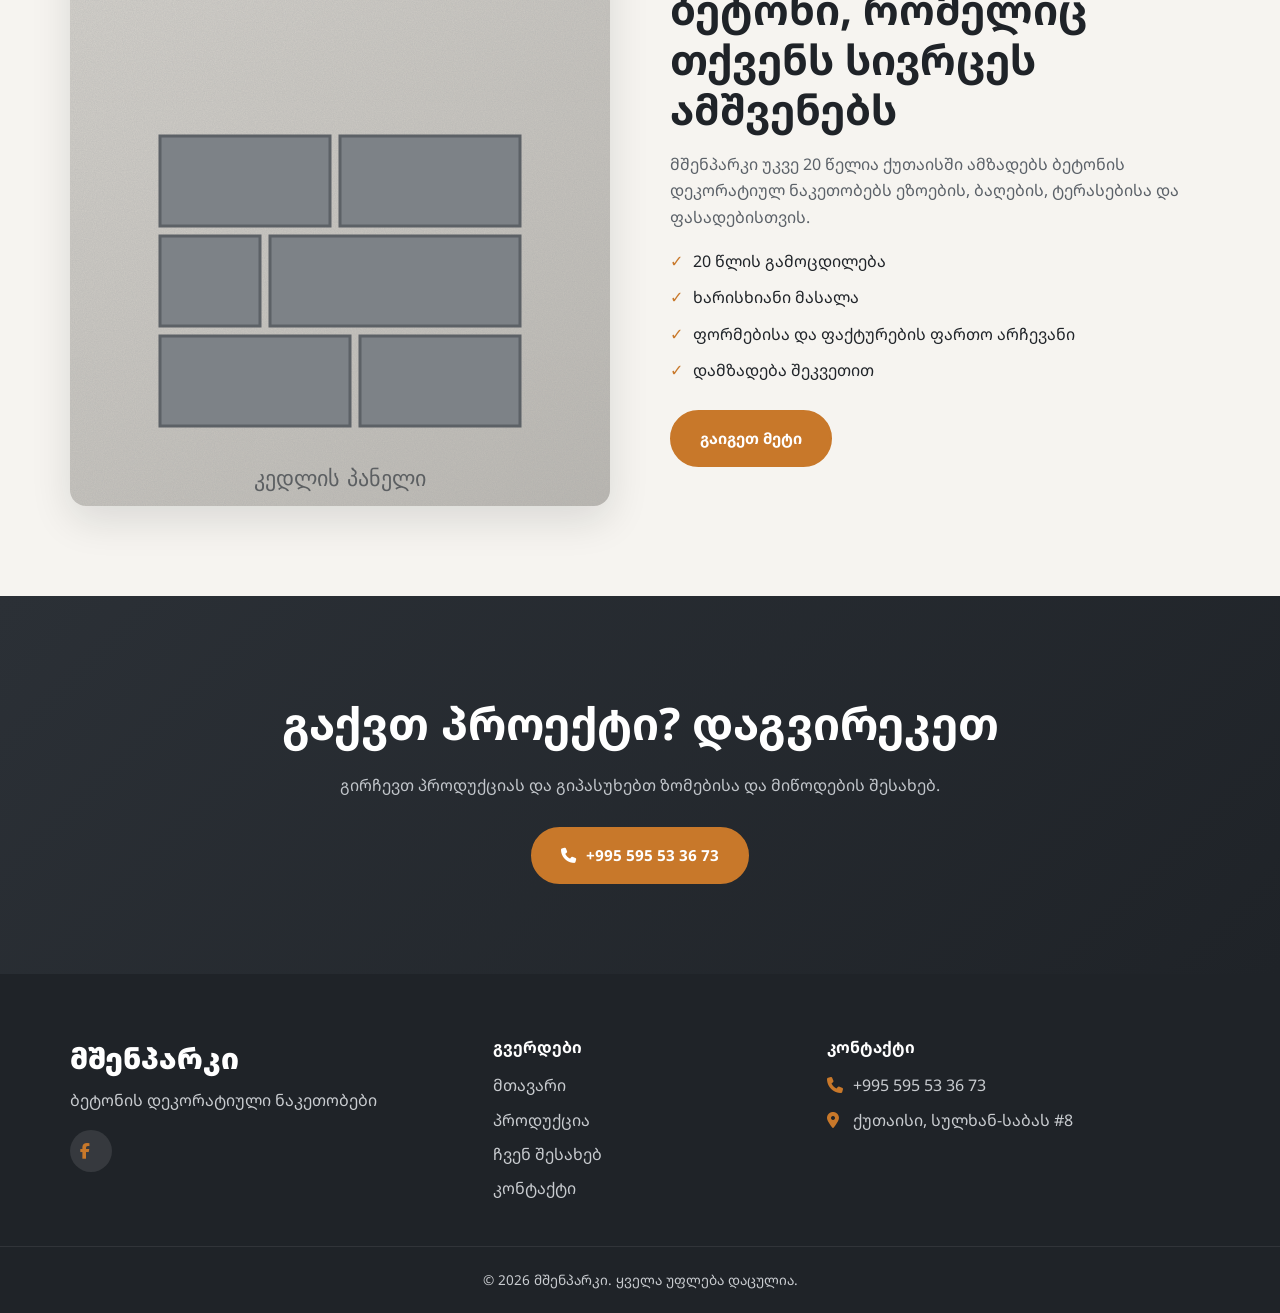
==== commit 56a2b1dd: "Add files via upload" ====
--- a/index.html
+++ b/index.html
@@ -3,15 +3,15 @@
 <head>
   <meta charset="UTF-8">
   <meta name="viewport" content="width=device-width, initial-scale=1">
-  <title>მშენპარკი | ბეტონის დეკორატიული ნაკეთობანი ქუთაისში – ქოთნები, ღობის პანელები, ქვაფენილი</title>
-  <meta name="description" content="მშენპარკი – ბეტონის დეკორატიული ნაკეთობანი: ქოთნები, ურნები, ღობის პანელები, მოაჯირი, ქვაფენილი და ბორდიური ეზოსა და ფასადისთვის. ქუთაისი, სულხან-საბას #8.">
+  <title>მშენპარკი | ბეტონის დეკორატიული ნაკეთობები ქუთაისში – ქოთნები, ღობის პანელები, ქვაფენილი</title>
+  <meta name="description" content="მშენპარკი – ბეტონის დეკორატიული ნაკეთობები: ქოთნები, ურნები, ღობის პანელები, მოაჯირი, ქვაფენილი და ბორდიური ეზოსა და ფასადისთვის. ქუთაისი, სულხან-საბას #8.">
   <meta name="robots" content="index, follow, max-image-preview:large">
   <meta name="theme-color" content="#1f2328">
   <link rel="canonical" href="https://mshenparki.vercel.app/">
   <meta property="og:type" content="website">
   <meta property="og:site_name" content="მშენპარკი">
-  <meta property="og:title" content="მშენპარკი | ბეტონის დეკორატიული ნაკეთობანი ქუთაისში – ქოთნები, ღობის პანელები, ქვაფენილი">
-  <meta property="og:description" content="დეკორატიული ბეტონის ნაკეთობანი ეზოს, ბაღისა და ფასადისთვის.">
+  <meta property="og:title" content="მშენპარკი | ბეტონის დეკორატიული ნაკეთობები ქუთაისში – ქოთნები, ღობის პანელები, ქვაფენილი">
+  <meta property="og:description" content="ბეტონის დეკორატიული ნაკეთობები ეზოს, ბაღისა და ფასადისთვის.">
   <meta property="og:url" content="https://mshenparki.vercel.app/">
   <meta property="og:image" content="https://mshenparki.vercel.app/images/og-cover.jpg">
   <meta property="og:image:width" content="1200">
@@ -31,9 +31,9 @@
 <main>
   <section class="hero" style="padding:0">
     <div class="hero-in">
-      <div class="badge">ბეტონის დეკორატიული ნაკეთობანი</div>
+      <div class="badge">ბეტონის დეკორატიული ნაკეთობები</div>
       <h1>მშენპარკი</h1>
-      <p>გამძლე და ლამაზი ბეტონის ნაკეთობანი თქვენი ეზოს, ბაღისა და ფასადისთვის.</p>
+      <p>გამძლე და ლამაზი ბეტონის ნაკეთობები თქვენი ეზოს, ბაღისა და ფასადისთვის.</p>
       <div class="actions">
         <a class="btn" href="products.html">პროდუქციის ნახვა</a>
         <a class="btn ghost" href="contact.html">დაგვიკავშირდით</a>
@@ -49,7 +49,7 @@
         <p>დეკორატიული ბეტონი აერთიანებს ქვის სილამაზეს და ბეტონის სიმტკიცეს.</p>
       </div>
       <div class="features">
-        <div class="feature reveal"><div class="ico"><i class="fa-solid fa-shield-halved"></i></div><h3>გამძლეობა</h3><p>მდგრადია ყინვის, წვიმისა და მზის მიმართ, ამიტომ წლების განმავლობაში ინარჩუნებს იერს.</p></div>
+        <div class="feature reveal"><div class="ico"><i class="fa-solid fa-shield-halved"></i></div><h3>გამძლეობა</h3><p>უძლებს ყინვას, წვიმასა და მზეს, ამიტომ წლების განმავლობაში ინარჩუნებს იერს.</p></div>
         <div class="feature reveal"><div class="ico"><i class="fa-solid fa-palette"></i></div><h3>მრავალფეროვანი დიზაინი</h3><p>სხვადასხვა ფორმა, ფაქტურა და ფერი – კლასიკურიდან თანამედროვემდე.</p></div>
         <div class="feature reveal"><div class="ico"><i class="fa-solid fa-ruler-combined"></i></div><h3>ინდივიდუალური შეკვეთა</h3><p>შეგვიძლია დავამზადოთ თქვენი ზომისა და დიზაინის ნაკეთობა.</p></div>
       </div>
@@ -60,7 +60,7 @@
     <div class="wrap">
       <div class="sec-head reveal">
         <span class="eyebrow">პროდუქცია</span>
-        <h2>ჩვენი ნაკეთობანი</h2>
+        <h2>ჩვენი ნაკეთობები</h2>
         <p>აირჩიეთ მზა მოდელი ან შეგვიკვეთეთ ინდივიდუალური დამზადება.</p>
       </div>
       <div class="grid" id="homeGrid"></div>
@@ -83,7 +83,7 @@
       <img class="reveal" src="images/panel.svg" alt="მშენპარკის დეკორატიული ბეტონის პანელი" width="800" height="600" loading="lazy">
       <div class="reveal">
         <span class="eyebrow">ჩვენ შესახებ</span>
-        <h2>ბეტონი, რომელიც დეკორია</h2>
+        <h2>ბეტონი, რომელიც თქვენს სივრცეს ამშვენებს</h2>
         <p>მშენპარკი უკვე 20 წელია ქუთაისში ამზადებს ბეტონის დეკორატიულ ნაკეთობებს ეზოების, ბაღების, ტერასებისა და ფასადებისთვის.</p>
         <ul class="ticks"><li>20 წლის გამოცდილება</li><li>ხარისხიანი მასალა</li><li>ფორმებისა და ფაქტურების ფართო არჩევანი</li><li>დამზადება შეკვეთით</li></ul>
         <a class="btn" href="aboutus.html">გაიგეთ მეტი</a>
@@ -94,7 +94,7 @@
   <section class="cta">
     <div class="wrap reveal">
       <h2>გაქვთ პროექტი? დაგვირეკეთ</h2>
-      <p>გიპასუხებთ პროდუქციის შერჩევაზე, ზომებსა და მიწოდებაზე.</p>
+      <p>გირჩევთ პროდუქციას და გიპასუხებთ ზომებისა და მიწოდების შესახებ.</p>
       <a class="btn" data-tel href="tel:"><i class="fa-solid fa-phone"></i> <span data-site="phone">დარეკვა</span></a>
     </div>
   </section>
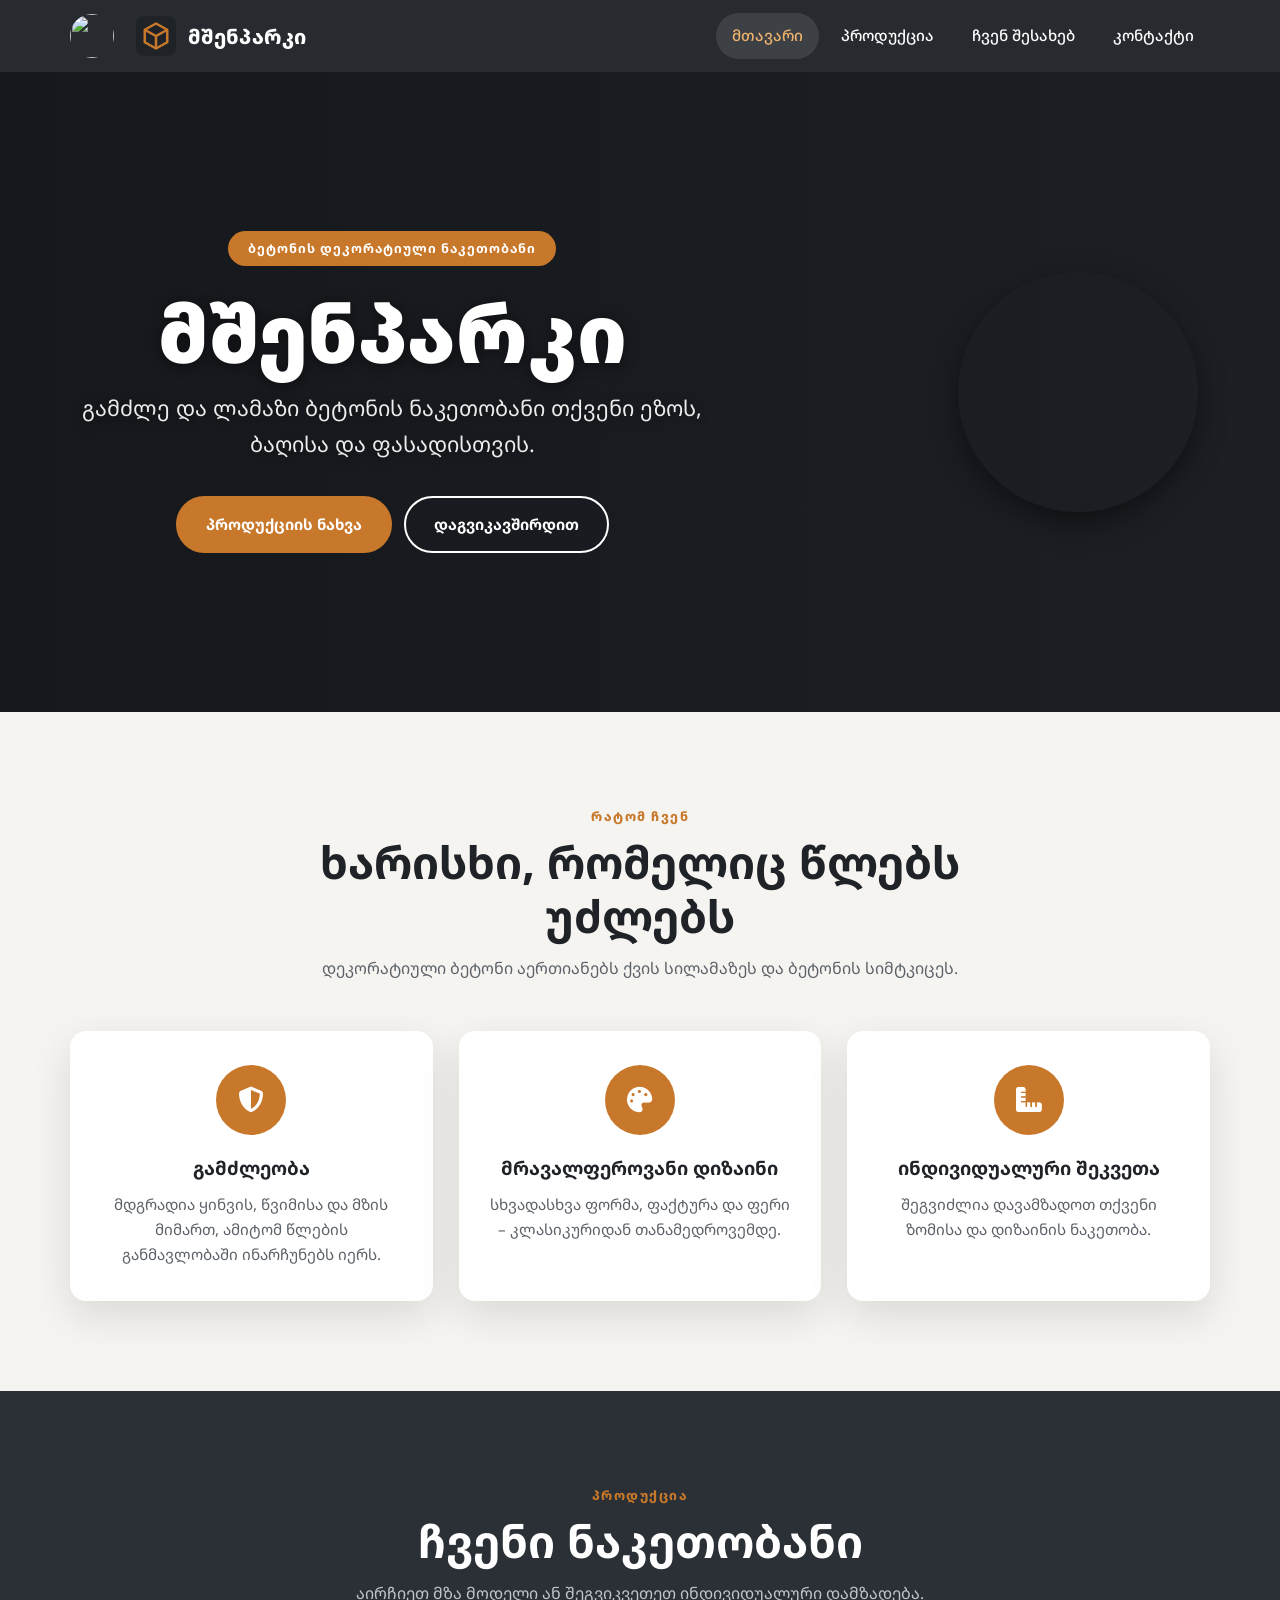
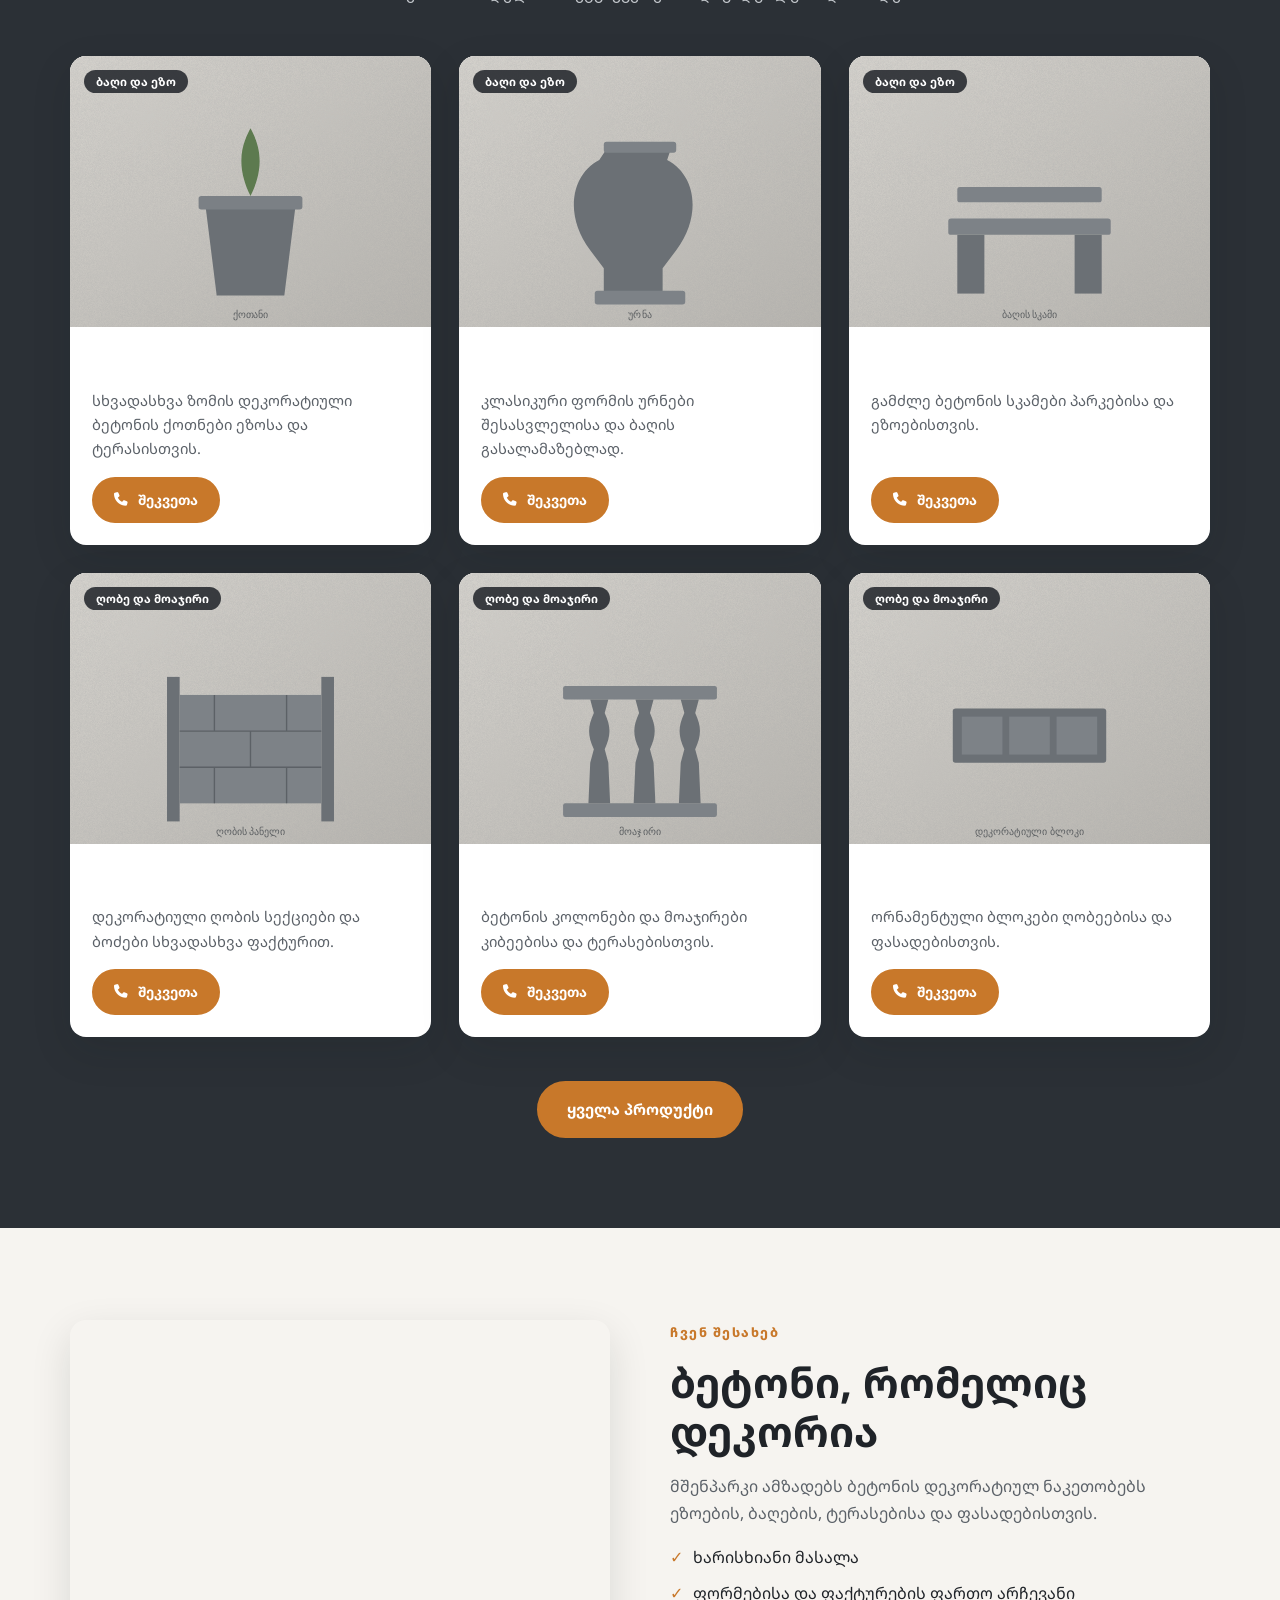
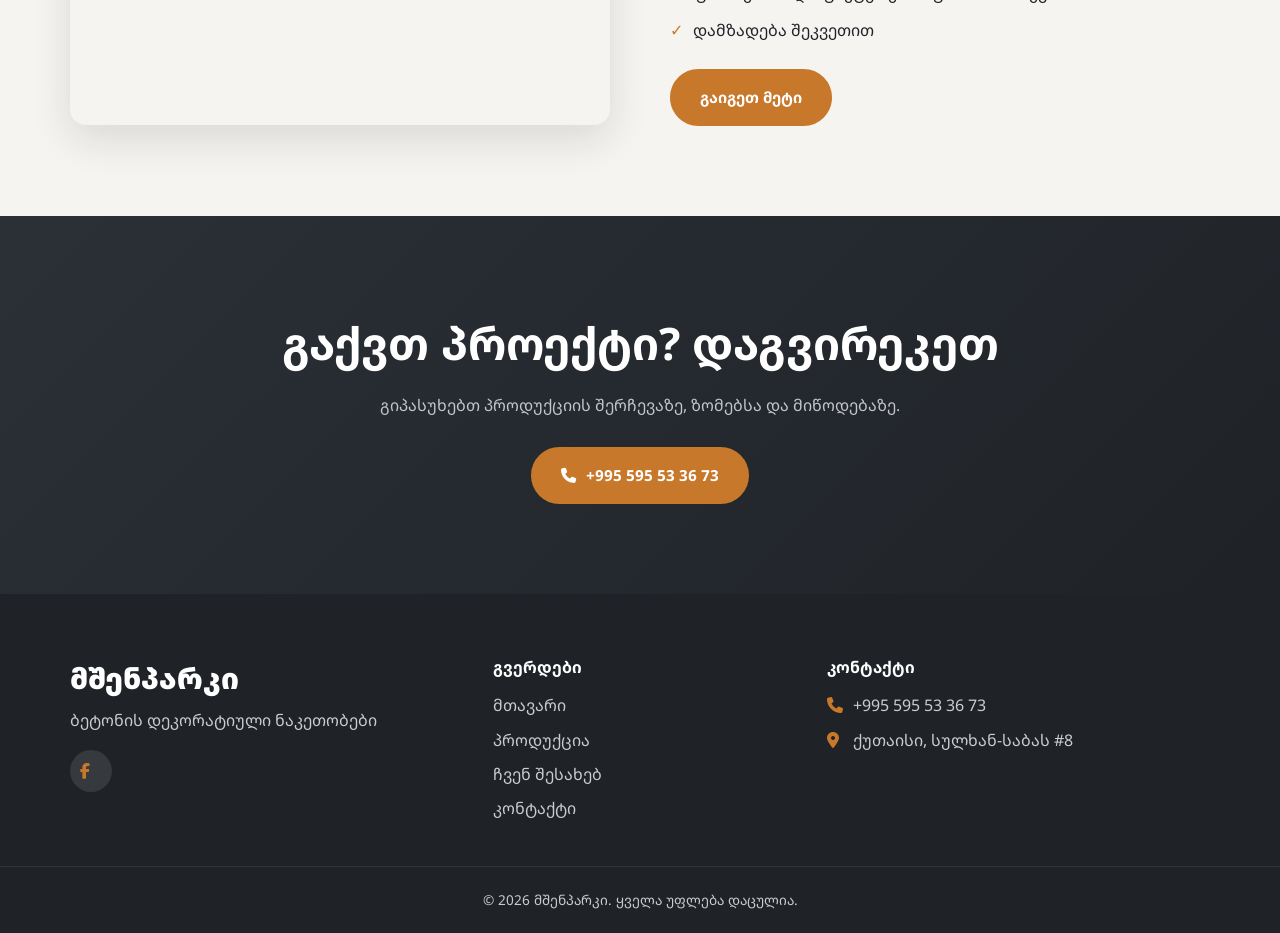
==== commit 0ce81b4a: "Add files via upload" ====
--- a/index.html
+++ b/index.html
@@ -1,103 +1,119 @@
 <!doctype html>
 <html lang="ka">
 <head>
-  <meta charset="UTF-8">
-  <meta name="viewport" content="width=device-width, initial-scale=1">
-  <title>მშენპარკი | ბეტონის დეკორატიული ნაკეთობები ქუთაისში – ქოთნები, ღობის პანელები, ქვაფენილი</title>
-  <meta name="description" content="მშენპარკი – ბეტონის დეკორატიული ნაკეთობები: ქოთნები, ურნები, ღობის პანელები, მოაჯირი, ქვაფენილი და ბორდიური ეზოსა და ფასადისთვის. ქუთაისი, სულხან-საბას #8.">
-  <meta name="robots" content="index, follow, max-image-preview:large">
-  <meta name="theme-color" content="#1f2328">
-  <link rel="canonical" href="https://mshenparki.vercel.app/">
-  <meta property="og:type" content="website">
-  <meta property="og:site_name" content="მშენპარკი">
-  <meta property="og:title" content="მშენპარკი | ბეტონის დეკორატიული ნაკეთობები ქუთაისში – ქოთნები, ღობის პანელები, ქვაფენილი">
-  <meta property="og:description" content="ბეტონის დეკორატიული ნაკეთობები ეზოს, ბაღისა და ფასადისთვის.">
-  <meta property="og:url" content="https://mshenparki.vercel.app/">
-  <meta property="og:image" content="https://mshenparki.vercel.app/images/og-cover.jpg">
-  <meta property="og:image:width" content="1200">
-  <meta property="og:image:height" content="630">
-  <meta property="og:locale" content="ka_GE">
-  <meta name="twitter:card" content="summary_large_image">
-  <link rel="icon" href="images/favicon.svg" type="image/svg+xml">
-  <link rel="preconnect" href="https://fonts.googleapis.com">
-  <link rel="preconnect" href="https://fonts.gstatic.com" crossorigin>
-  <link rel="preconnect" href="https://cdnjs.cloudflare.com" crossorigin>
-  <link href="https://fonts.googleapis.com/css2?family=Noto+Sans+Georgian:wght@400..900&display=swap" rel="stylesheet">
-  <link rel="stylesheet" href="https://cdnjs.cloudflare.com/ajax/libs/font-awesome/6.5.1/css/all.min.css">
-  <link rel="stylesheet" href="style.css">
-  <script src="site.js" defer></script>
+<meta charset="UTF-8">
+<meta name="viewport" content="width=device-width, initial-scale=1">
+<title>მშენპარკი | ბეტონის დეკორატიული ნაკეთობანი</title>
+<meta name="description" content="მშენპარკი – ბეტონის დეკორატიული ნაკეთობანი: ქოთნები, ურნები, ღობის პანელები, მოაჯირი, ქვაფენილი და ბორდიური ეზოსა და ფასადისთვის.">
+<meta name="theme-color" content="#1f2328">
+<meta property="og:type" content="website">
+<meta property="og:title" content="მშენპარკი | ბეტონის დეკორატიული ნაკეთობანი">
+<meta property="og:description" content="დეკორატიული ბეტონის ნაკეთობანი ეზოს, ბაღისა და ფასადისთვის.">
+<meta property="og:locale" content="ka_GE">
+<!-- If you move to your own domain, change mshenparki.vercel.app below to it -->
+<meta property="og:image" content="https://mshenparki.vercel.app/images/og-image.jpg">
+<meta property="og:image:width" content="1200">
+<meta property="og:image:height" content="630">
+<meta name="twitter:card" content="summary_large_image">
+<link rel="icon" href="favicon.ico" sizes="48x48">
+<link rel="icon" href="images/favicon-32.png" type="image/png" sizes="32x32">
+<link rel="apple-touch-icon" href="images/apple-touch-icon.png">
+<link rel="preconnect" href="https://fonts.googleapis.com">
+<link rel="preconnect" href="https://fonts.gstatic.com" crossorigin>
+<link href="https://fonts.googleapis.com/css2?family=Noto+Sans+Georgian:wght@400..900&display=swap" rel="stylesheet">
+<!-- Font Awesome loads without blocking first paint (icons are below the hero) -->
+<link rel="stylesheet" href="https://cdnjs.cloudflare.com/ajax/libs/font-awesome/6.5.1/css/all.min.css" media="print" onload="this.media='all'">
+<noscript><link rel="stylesheet" href="https://cdnjs.cloudflare.com/ajax/libs/font-awesome/6.5.1/css/all.min.css"></noscript>
+<link rel="stylesheet" href="style.css">
+<link rel="stylesheet" href="brand.css">
+<script src="site.js" defer></script>
+<script src="brand.js" defer></script>
+<script type="application/ld+json">
+{
+  "@context": "https://schema.org",
+  "@type": "LocalBusiness",
+  "name": "მშენპარკი",
+  "alternateName": "Mshenparki",
+  "description": "ბეტონის დეკორატიული ნაკეთობანი: ღობის პანელები, მოაჯირი, ქვაფენილი, ბორდიური, ქოთნები და ურნები.",
+  "url": "https://mshenparki.vercel.app/",
+  "logo": "https://mshenparki.vercel.app/images/logo-512.png",
+  "image": "https://mshenparki.vercel.app/images/og-image.jpg",
+  "inLanguage": "ka"
+}
+</script>
 </head>
 <body data-page="home">
+
 <main>
-  <section class="hero" style="padding:0">
-    <div class="hero-in">
-      <div class="badge">ბეტონის დეკორატიული ნაკეთობები</div>
-      <h1>მშენპარკი</h1>
-      <p>გამძლე და ლამაზი ბეტონის ნაკეთობები თქვენი ეზოს, ბაღისა და ფასადისთვის.</p>
-      <div class="actions">
-        <a class="btn" href="products.html">პროდუქციის ნახვა</a>
-        <a class="btn ghost" href="contact.html">დაგვიკავშირდით</a>
-      </div>
-    </div>
-  </section>
 
-  <section>
-    <div class="wrap">
-      <div class="sec-head reveal">
-        <span class="eyebrow">რატომ ჩვენ</span>
-        <h2>ხარისხი, რომელიც წლებს უძლებს</h2>
-        <p>დეკორატიული ბეტონი აერთიანებს ქვის სილამაზეს და ბეტონის სიმტკიცეს.</p>
-      </div>
-      <div class="features">
-        <div class="feature reveal"><div class="ico"><i class="fa-solid fa-shield-halved"></i></div><h3>გამძლეობა</h3><p>უძლებს ყინვას, წვიმასა და მზეს, ამიტომ წლების განმავლობაში ინარჩუნებს იერს.</p></div>
-        <div class="feature reveal"><div class="ico"><i class="fa-solid fa-palette"></i></div><h3>მრავალფეროვანი დიზაინი</h3><p>სხვადასხვა ფორმა, ფაქტურა და ფერი – კლასიკურიდან თანამედროვემდე.</p></div>
-        <div class="feature reveal"><div class="ico"><i class="fa-solid fa-ruler-combined"></i></div><h3>ინდივიდუალური შეკვეთა</h3><p>შეგვიძლია დავამზადოთ თქვენი ზომისა და დიზაინის ნაკეთობა.</p></div>
-      </div>
-    </div>
-  </section>
+<section class="hero hero-photo" style="padding:0">
+<picture class="hero-bg">
+<source type="image/webp" srcset="images/hero-560.webp 560w, images/hero-900.webp 900w, images/hero-1372.webp 1372w" sizes="100vw">
+<img src="images/hero-1372.webp" width="1372" height="768" alt="მშენპარკის საწარმო: ღობის პანელები, ქვაფენილი და მოაჯირი" fetchpriority="high" decoding="async">
+</picture>
+<div class="hero-in">
+<img class="hero-logo" src="images/logo-192.webp" srcset="images/logo-192.webp 192w, images/logo-384.webp 384w" sizes="(min-width:900px) 240px, 120px" width="240" height="240" alt="მშენპარკის ლოგო">
+<div class="hero-copy">
+<div class="badge">ბეტონის დეკორატიული ნაკეთობანი</div>
+<h1>მშენპარკი</h1>
+<p>გამძლე და ლამაზი ბეტონის ნაკეთობანი თქვენი ეზოს, ბაღისა და ფასადისთვის.</p>
+<div class="actions">
+<a class="btn" href="products.html">პროდუქციის ნახვა</a>
+<a class="btn ghost" href="contact.html">დაგვიკავშირდით</a>
+</div>
+</div>
+</div>
+</section>
 
-  <section class="dark">
-    <div class="wrap">
-      <div class="sec-head reveal">
-        <span class="eyebrow">პროდუქცია</span>
-        <h2>ჩვენი ნაკეთობები</h2>
-        <p>აირჩიეთ მზა მოდელი ან შეგვიკვეთეთ ინდივიდუალური დამზადება.</p>
-      </div>
-      <div class="grid" id="homeGrid"></div>
-      <noscript>
-        <ul class="ticks" style="color:#fff">
-          <li><a href="products.html">ყვავილის ქოთნები</a></li>
-          <li><a href="products.html">ურნები</a></li>
-          <li><a href="products.html">ბაღის სკამები</a></li>
-          <li><a href="products.html">ღობის პანელები</a></li>
-          <li><a href="products.html">მოაჯირი</a></li>
-          <li><a href="products.html">დეკორატიული ბლოკი</a></li>
-        </ul>
-      </noscript>
-      <div style="text-align:center;margin-top:44px"><a class="btn" href="products.html">ყველა პროდუქტი</a></div>
-    </div>
-  </section>
+<section>
+<div class="wrap">
+<div class="sec-head reveal">
+<span class="eyebrow">რატომ ჩვენ</span>
+<h2>ხარისხი, რომელიც წლებს უძლებს</h2>
+<p>დეკორატიული ბეტონი აერთიანებს ქვის სილამაზეს და ბეტონის სიმტკიცეს.</p>
+</div>
+<div class="features">
+<div class="feature reveal"><div class="ico"><i class="fa-solid fa-shield-halved"></i></div><h3>გამძლეობა</h3><p>მდგრადია ყინვის, წვიმისა და მზის მიმართ, ამიტომ წლების განმავლობაში ინარჩუნებს იერს.</p></div>
+<div class="feature reveal"><div class="ico"><i class="fa-solid fa-palette"></i></div><h3>მრავალფეროვანი დიზაინი</h3><p>სხვადასხვა ფორმა, ფაქტურა და ფერი – კლასიკურიდან თანამედროვემდე.</p></div>
+<div class="feature reveal"><div class="ico"><i class="fa-solid fa-ruler-combined"></i></div><h3>ინდივიდუალური შეკვეთა</h3><p>შეგვიძლია დავამზადოთ თქვენი ზომისა და დიზაინის ნაკეთობა.</p></div>
+</div>
+</div>
+</section>
 
-  <section>
-    <div class="wrap split">
-      <img class="reveal" src="images/panel.svg" alt="მშენპარკის დეკორატიული ბეტონის პანელი" width="800" height="600" loading="lazy">
-      <div class="reveal">
-        <span class="eyebrow">ჩვენ შესახებ</span>
-        <h2>ბეტონი, რომელიც თქვენს სივრცეს ამშვენებს</h2>
-        <p>მშენპარკი უკვე 20 წელია ქუთაისში ამზადებს ბეტონის დეკორატიულ ნაკეთობებს ეზოების, ბაღების, ტერასებისა და ფასადებისთვის.</p>
-        <ul class="ticks"><li>20 წლის გამოცდილება</li><li>ხარისხიანი მასალა</li><li>ფორმებისა და ფაქტურების ფართო არჩევანი</li><li>დამზადება შეკვეთით</li></ul>
-        <a class="btn" href="aboutus.html">გაიგეთ მეტი</a>
-      </div>
-    </div>
-  </section>
+<section class="dark">
+<div class="wrap">
+<div class="sec-head reveal">
+<span class="eyebrow">პროდუქცია</span>
+<h2>ჩვენი ნაკეთობანი</h2>
+<p>აირჩიეთ მზა მოდელი ან შეგვიკვეთეთ ინდივიდუალური დამზადება.</p>
+</div>
+<div class="grid" id="homeGrid"></div>
+<div style="text-align:center;margin-top:44px"><a class="btn" href="products.html">ყველა პროდუქტი</a></div>
+</div>
+</section>
 
-  <section class="cta">
-    <div class="wrap reveal">
-      <h2>გაქვთ პროექტი? დაგვირეკეთ</h2>
-      <p>გირჩევთ პროდუქციას და გიპასუხებთ ზომებისა და მიწოდების შესახებ.</p>
-      <a class="btn" data-tel href="tel:"><i class="fa-solid fa-phone"></i> <span data-site="phone">დარეკვა</span></a>
-    </div>
-  </section>
+<section>
+<div class="wrap split">
+<img class="reveal about-img" src="images/about-820.webp" srcset="images/about-480.webp 480w, images/about-820.webp 820w" sizes="(min-width:900px) 50vw, 100vw" width="820" height="438" alt="მშენპარკის ბეტონის ღობის პანელები და ფერადი ქვაფენილი" loading="lazy" decoding="async">
+<div class="reveal">
+<span class="eyebrow">ჩვენ შესახებ</span>
+<h2>ბეტონი, რომელიც დეკორია</h2>
+<p>მშენპარკი ამზადებს ბეტონის დეკორატიულ ნაკეთობებს ეზოების, ბაღების, ტერასებისა და ფასადებისთვის.</p>
+<ul class="ticks"><li>ხარისხიანი მასალა</li><li>ფორმებისა და ფაქტურების ფართო არჩევანი</li><li>დამზადება შეკვეთით</li></ul>
+<a class="btn" href="aboutus.html">გაიგეთ მეტი</a>
+</div>
+</div>
+</section>
+
+<section class="cta">
+<div class="wrap reveal">
+<h2>გაქვთ პროექტი? დაგვირეკეთ</h2>
+<p>გიპასუხებთ პროდუქციის შერჩევაზე, ზომებსა და მიწოდებაზე.</p>
+<a class="btn" data-tel href="tel:"><i class="fa-solid fa-phone"></i> <span data-site="phone">დარეკვა</span></a>
+</div>
+</section>
+
 </main>
+
 </body>
 </html>
--- a/brand.css
+++ b/brand.css
@@ -0,0 +1,46 @@
+/* Mshenparki – photo hero + logo. Loaded AFTER style.css so it only adds/overrides the hero. */
+.hero.hero-photo{
+  position:relative;
+  isolation:isolate;
+  overflow:hidden;
+  display:flex;
+  align-items:center;
+  min-height:min(78vh,640px);
+  background:#1f2328;            /* shown for a split second before the photo paints */
+  color:#fff;
+}
+.hero-photo .hero-bg{position:absolute;inset:0;z-index:-2;display:block}
+.hero-photo .hero-bg img{width:100%;height:100%;object-fit:cover;object-position:60% 55%;display:block}
+/* dark gradient so white text stays readable on every screen */
+.hero-photo::after{
+  content:"";position:absolute;inset:0;z-index:-1;
+  background:linear-gradient(90deg,rgba(20,22,26,.86) 0%,rgba(20,22,26,.62) 48%,rgba(20,22,26,.28) 100%);
+}
+.hero-photo .hero-in{
+  position:relative;width:100%;max-width:1180px;margin:0 auto;
+  padding:72px 20px;
+  display:flex;flex-direction:column;align-items:flex-start;gap:20px;
+}
+.hero-photo .hero-logo{
+  width:120px;height:120px;flex:none;border-radius:50%;
+  box-shadow:0 10px 30px rgba(0,0,0,.45);
+}
+.hero-photo .hero-copy{max-width:620px}
+.hero-photo h1,.hero-photo p{color:#fff;text-shadow:0 2px 14px rgba(0,0,0,.45)}
+.hero-photo .actions{display:flex;flex-wrap:wrap;gap:12px;margin-top:22px}
+
+@media (min-width:900px){
+  .hero-photo .hero-in{flex-direction:row-reverse;align-items:center;justify-content:space-between;gap:48px;padding:96px 32px}
+  .hero-photo .hero-logo{width:240px;height:240px}
+}
+@media (max-width:560px){
+  .hero.hero-photo{min-height:auto}
+  .hero-photo::after{background:linear-gradient(180deg,rgba(20,22,26,.55) 0%,rgba(20,22,26,.85) 100%)}
+  .hero-photo .hero-in{padding:48px 18px}
+}
+
+/* about-section photo */
+.about-img{width:100%;height:auto;border-radius:14px;display:block;object-fit:cover}
+
+/* header logo (added by brand.js when a header brand element exists) */
+.brand-logo{width:44px;height:44px;border-radius:50%;margin-right:10px;vertical-align:middle;flex:none}
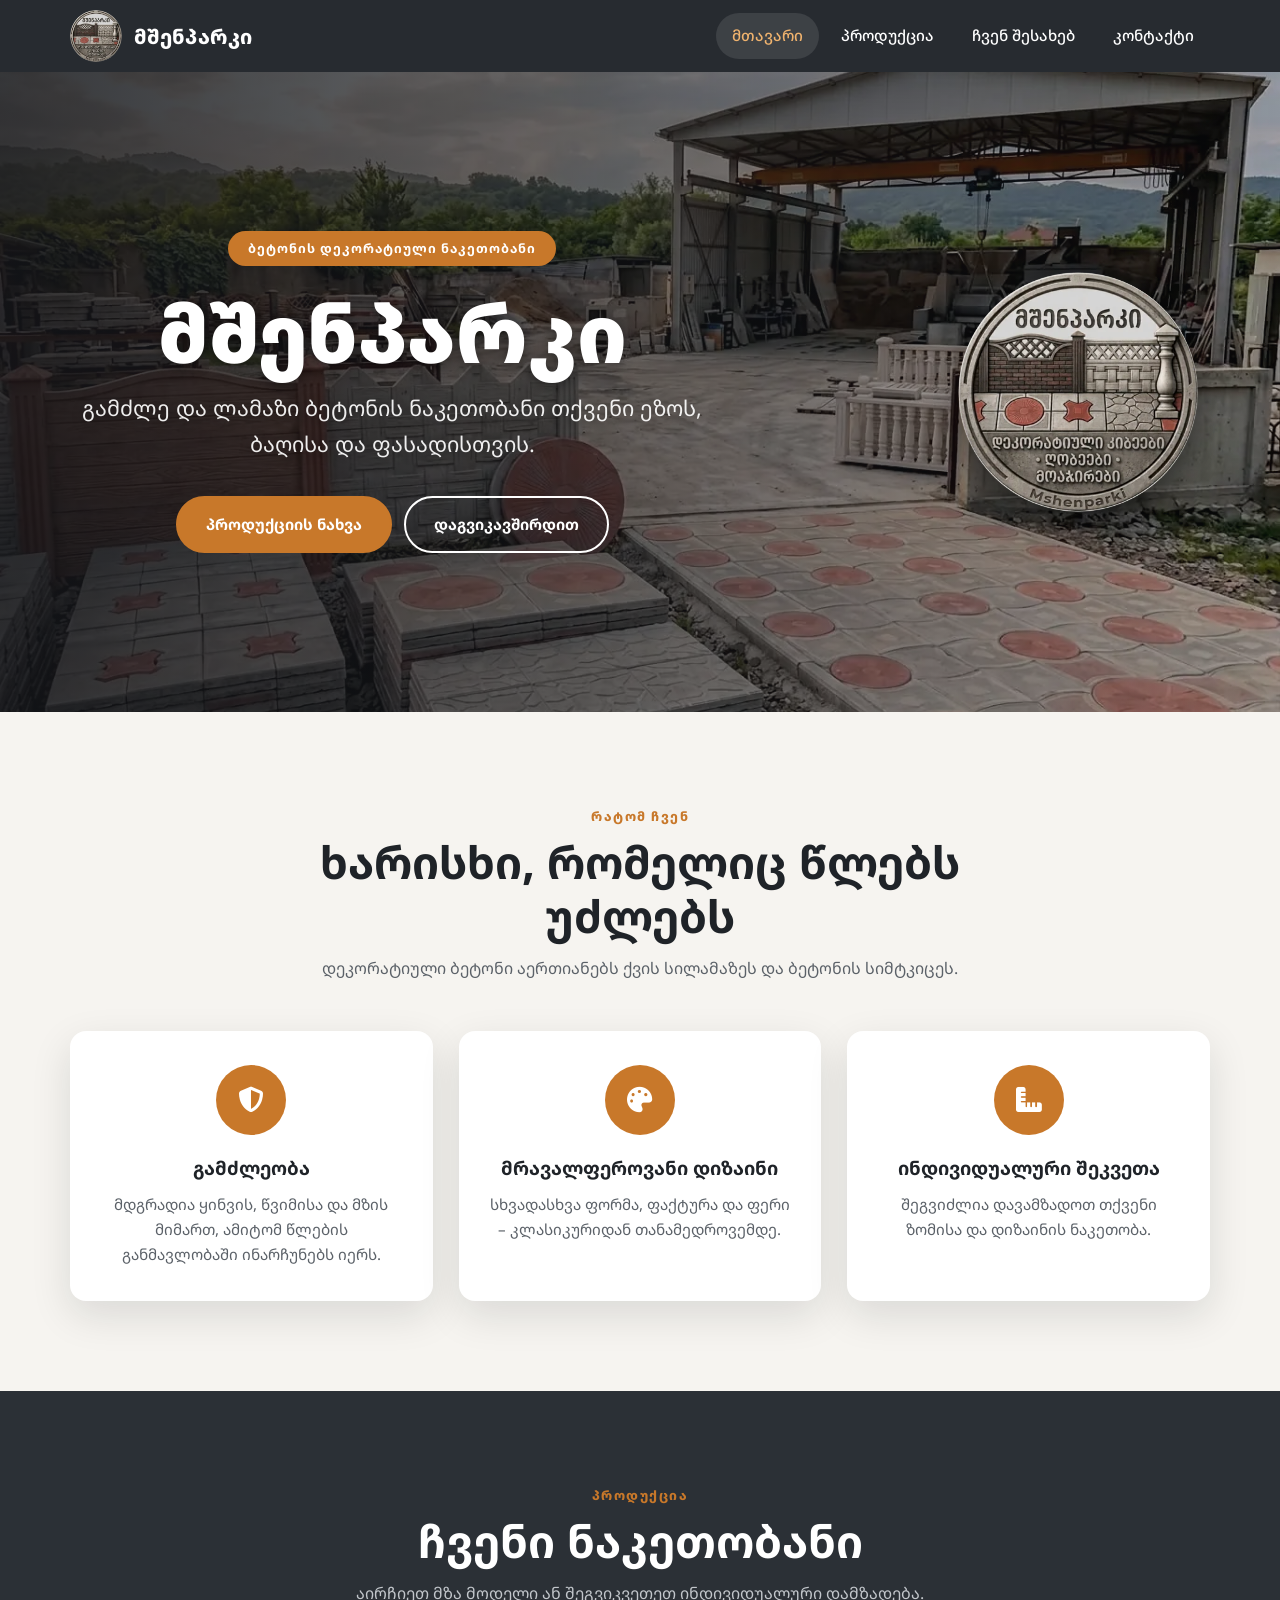
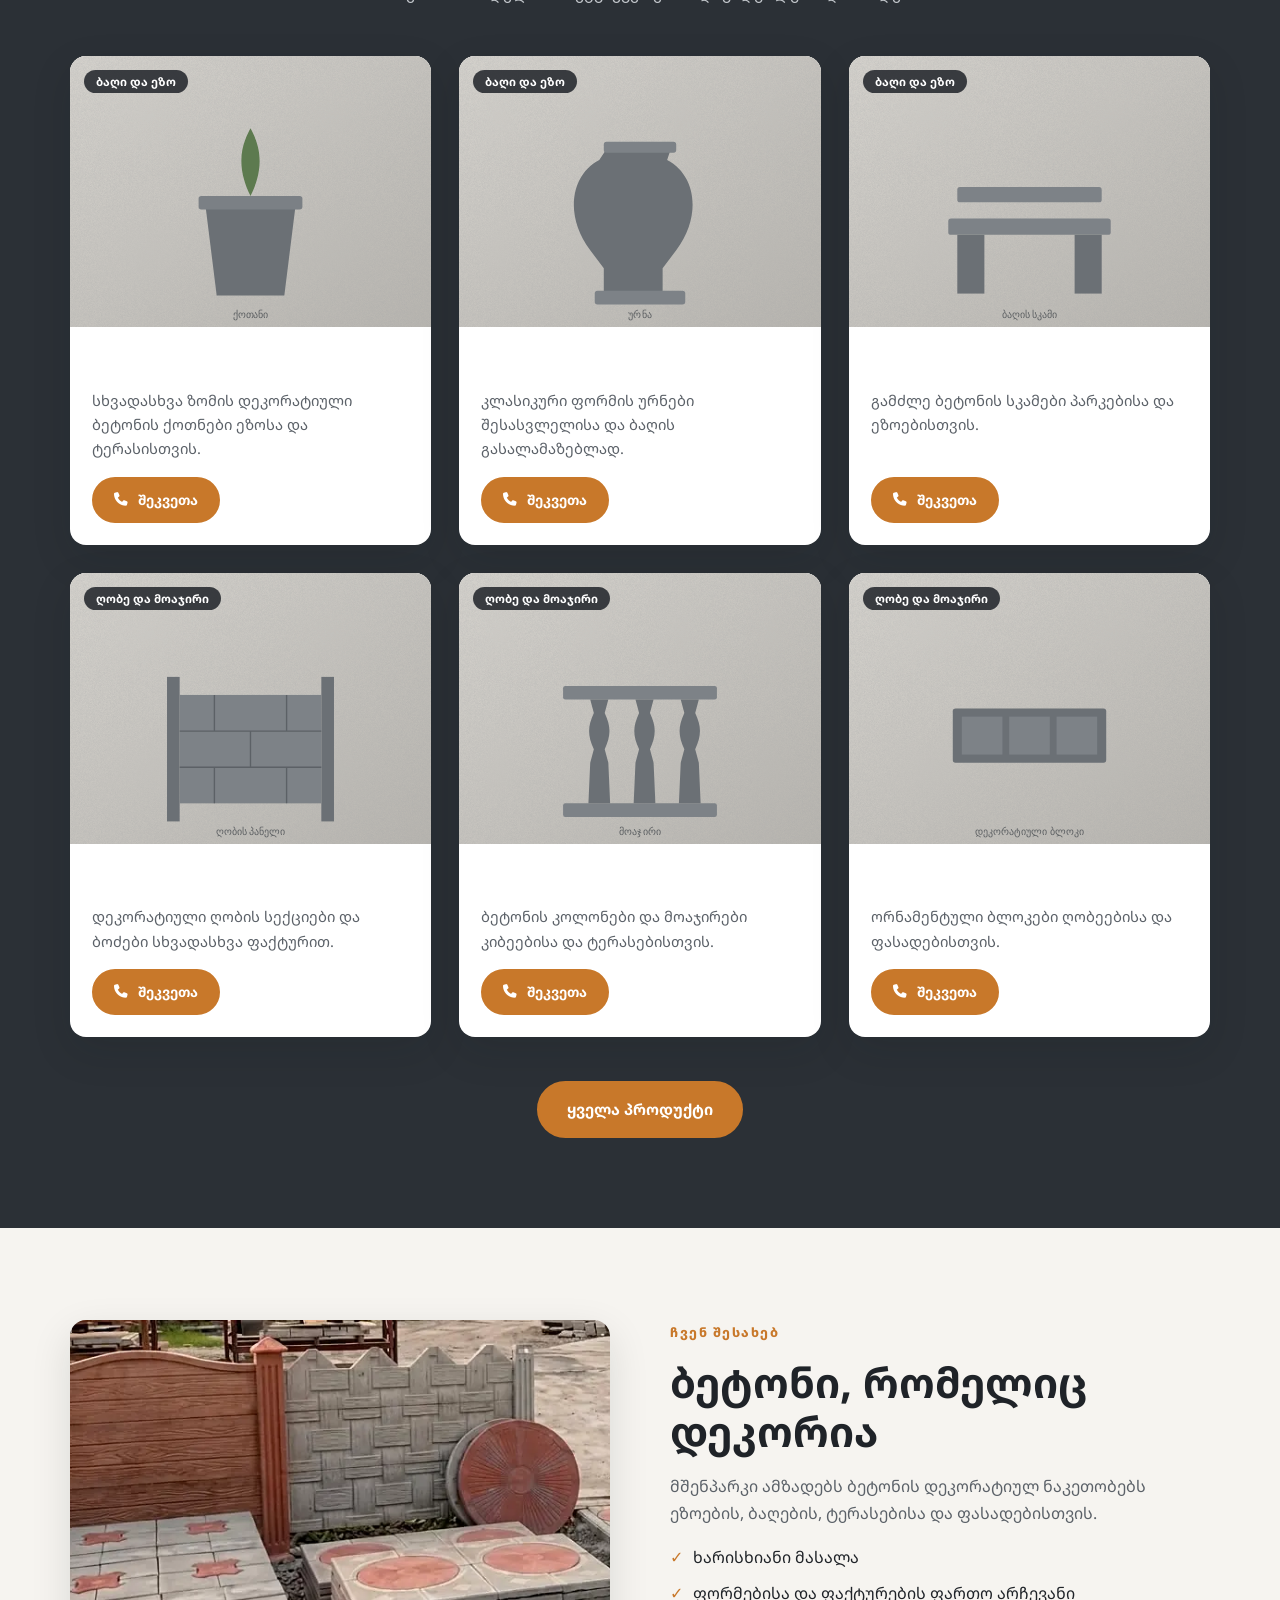
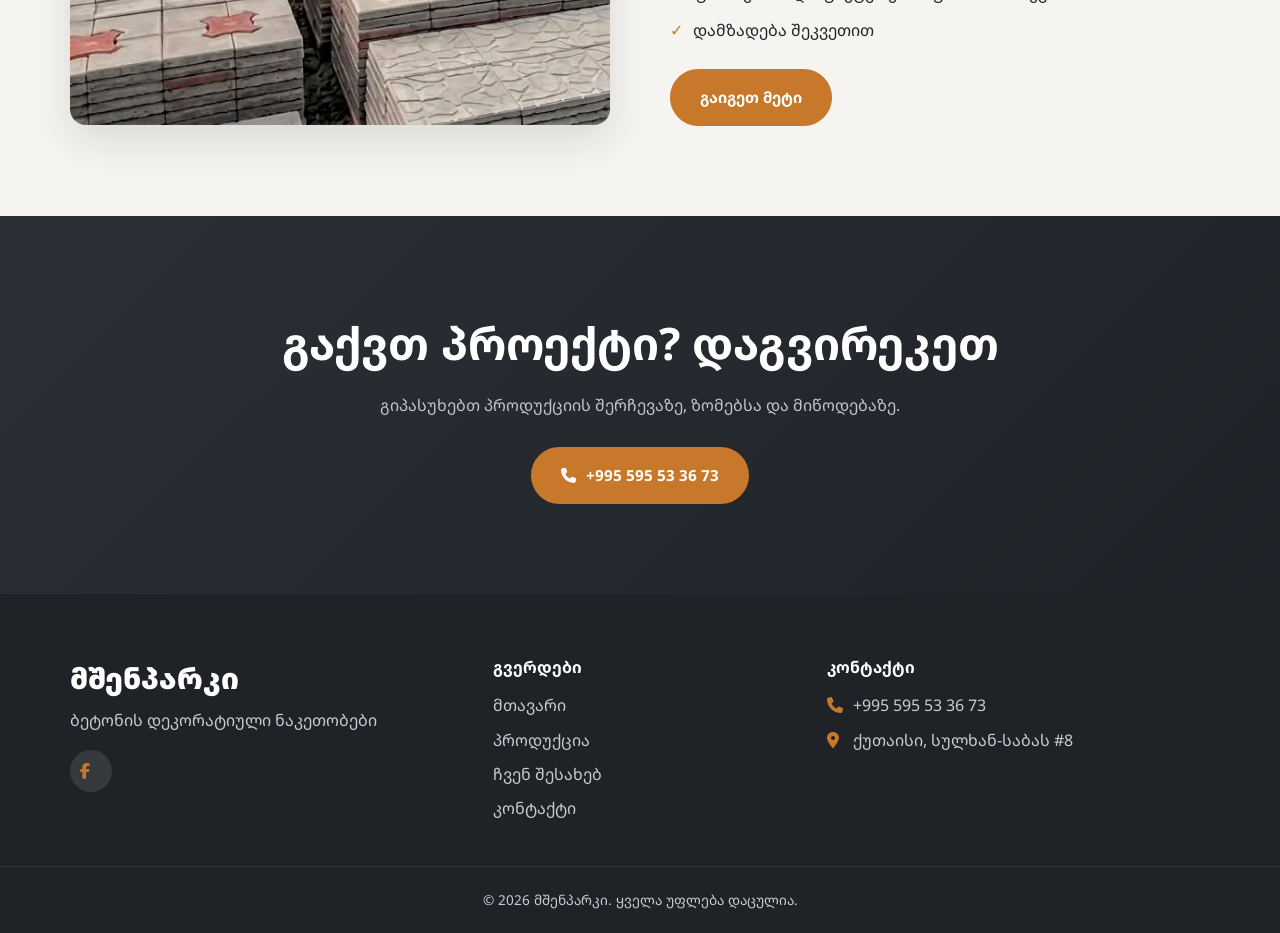
==== commit 7fe76e5e: "Add files via upload" ====
--- a/index.html
+++ b/index.html
@@ -27,7 +27,6 @@
 <link rel="stylesheet" href="style.css">
 <link rel="stylesheet" href="brand.css">
 <script src="site.js" defer></script>
-<script src="brand.js" defer></script>
 <script type="application/ld+json">
 {
   "@context": "https://schema.org",
--- a/style.css
+++ b/style.css
@@ -23,7 +23,8 @@
 /* header */
 .site-header { position: sticky; top: 0; z-index: 50; background: rgba(31, 35, 40, 0.96); backdrop-filter: blur(10px); color: #fff; }
 .bar { display: flex; align-items: center; justify-content: space-between; height: 72px; }
-.brand { display: flex; align-items: center; gap: 12px; font-weight: 800; font-size: 1.25rem; letter-spacing: .3px; }
+.brand { display: flex; align-items: center; gap: 12px; font-weight: 800; font-size: 1.25rem; letter-spacing: .3px; flex-shrink: 0; }
+.brand img { width: 52px; height: 52px; border-radius: 50%; object-fit: cover; }
 .nav { display: flex; gap: 6px; }
 .nav a { padding: 10px 16px; border-radius: 999px; font-weight: 500; font-size: .95rem; transition: .25s; }
 .nav a:hover, .nav a.active { background: rgba(255,255,255,.1); color: #f0b36e; }
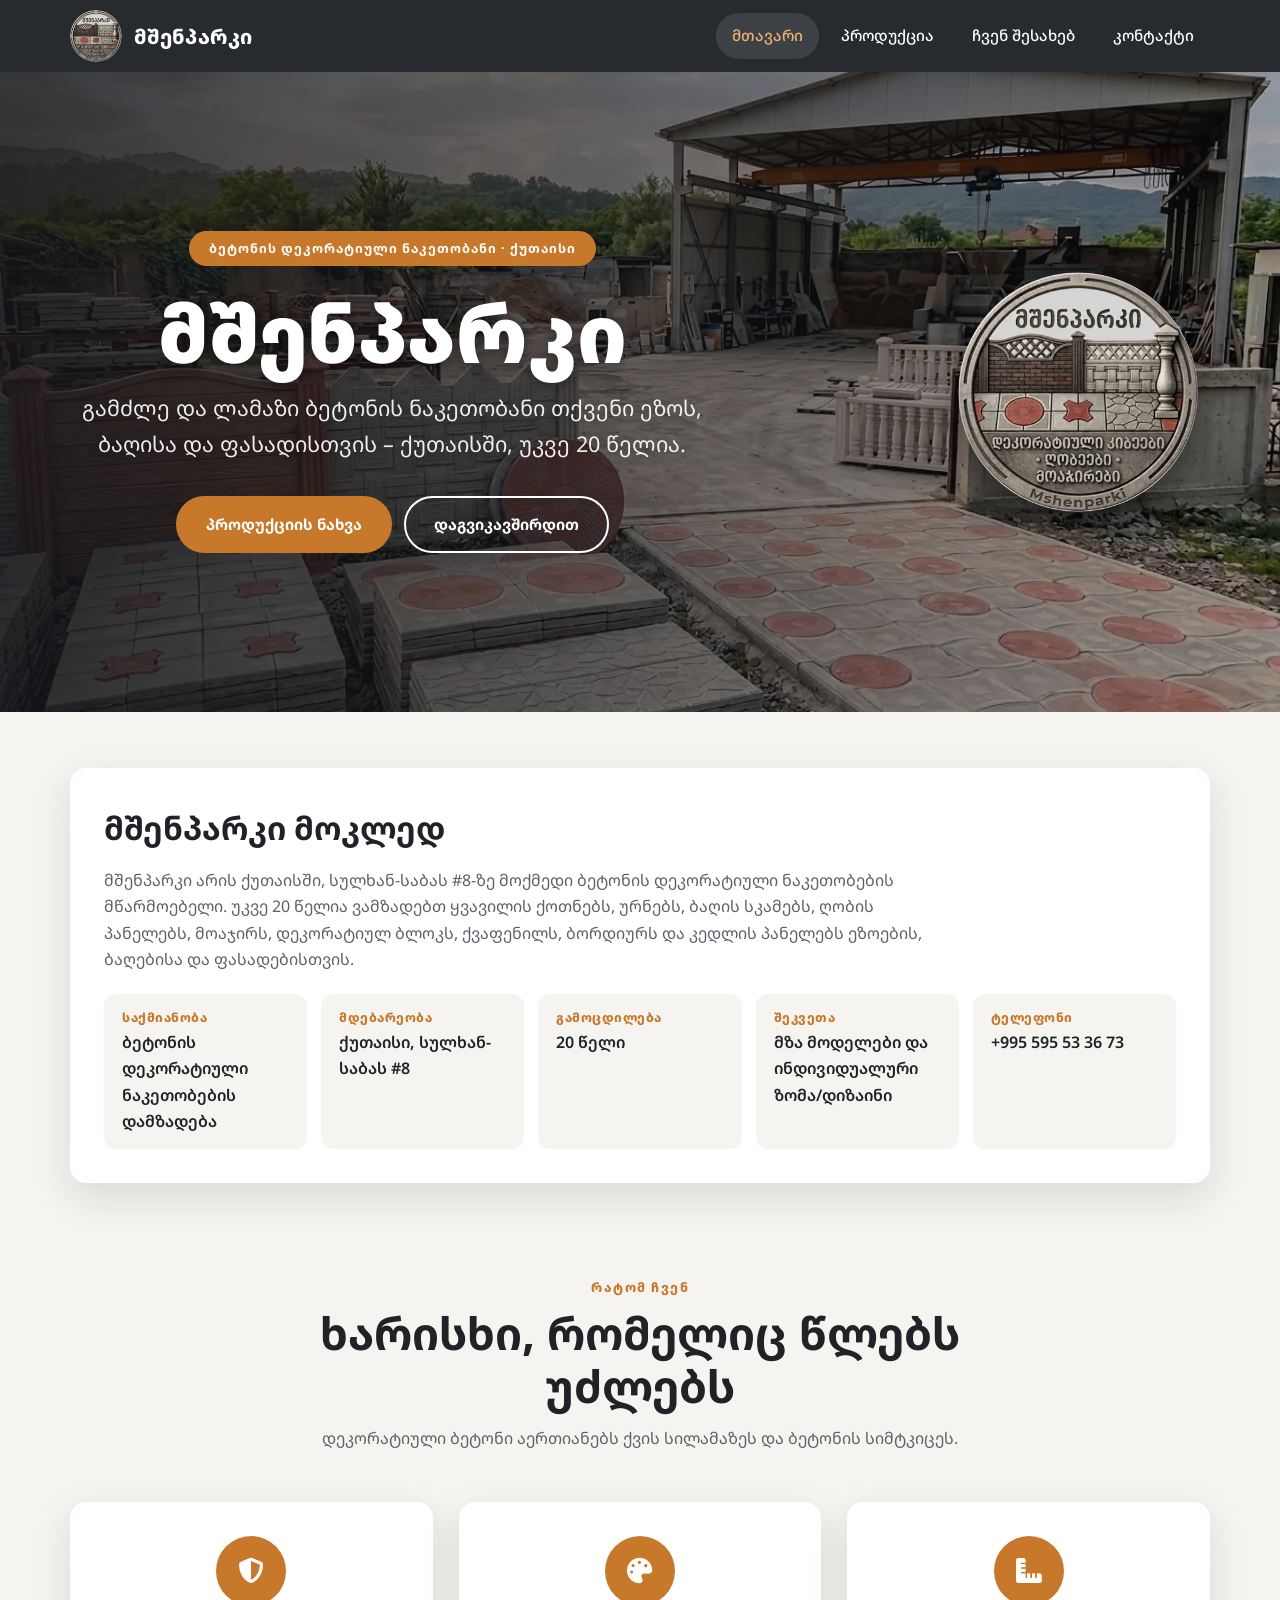
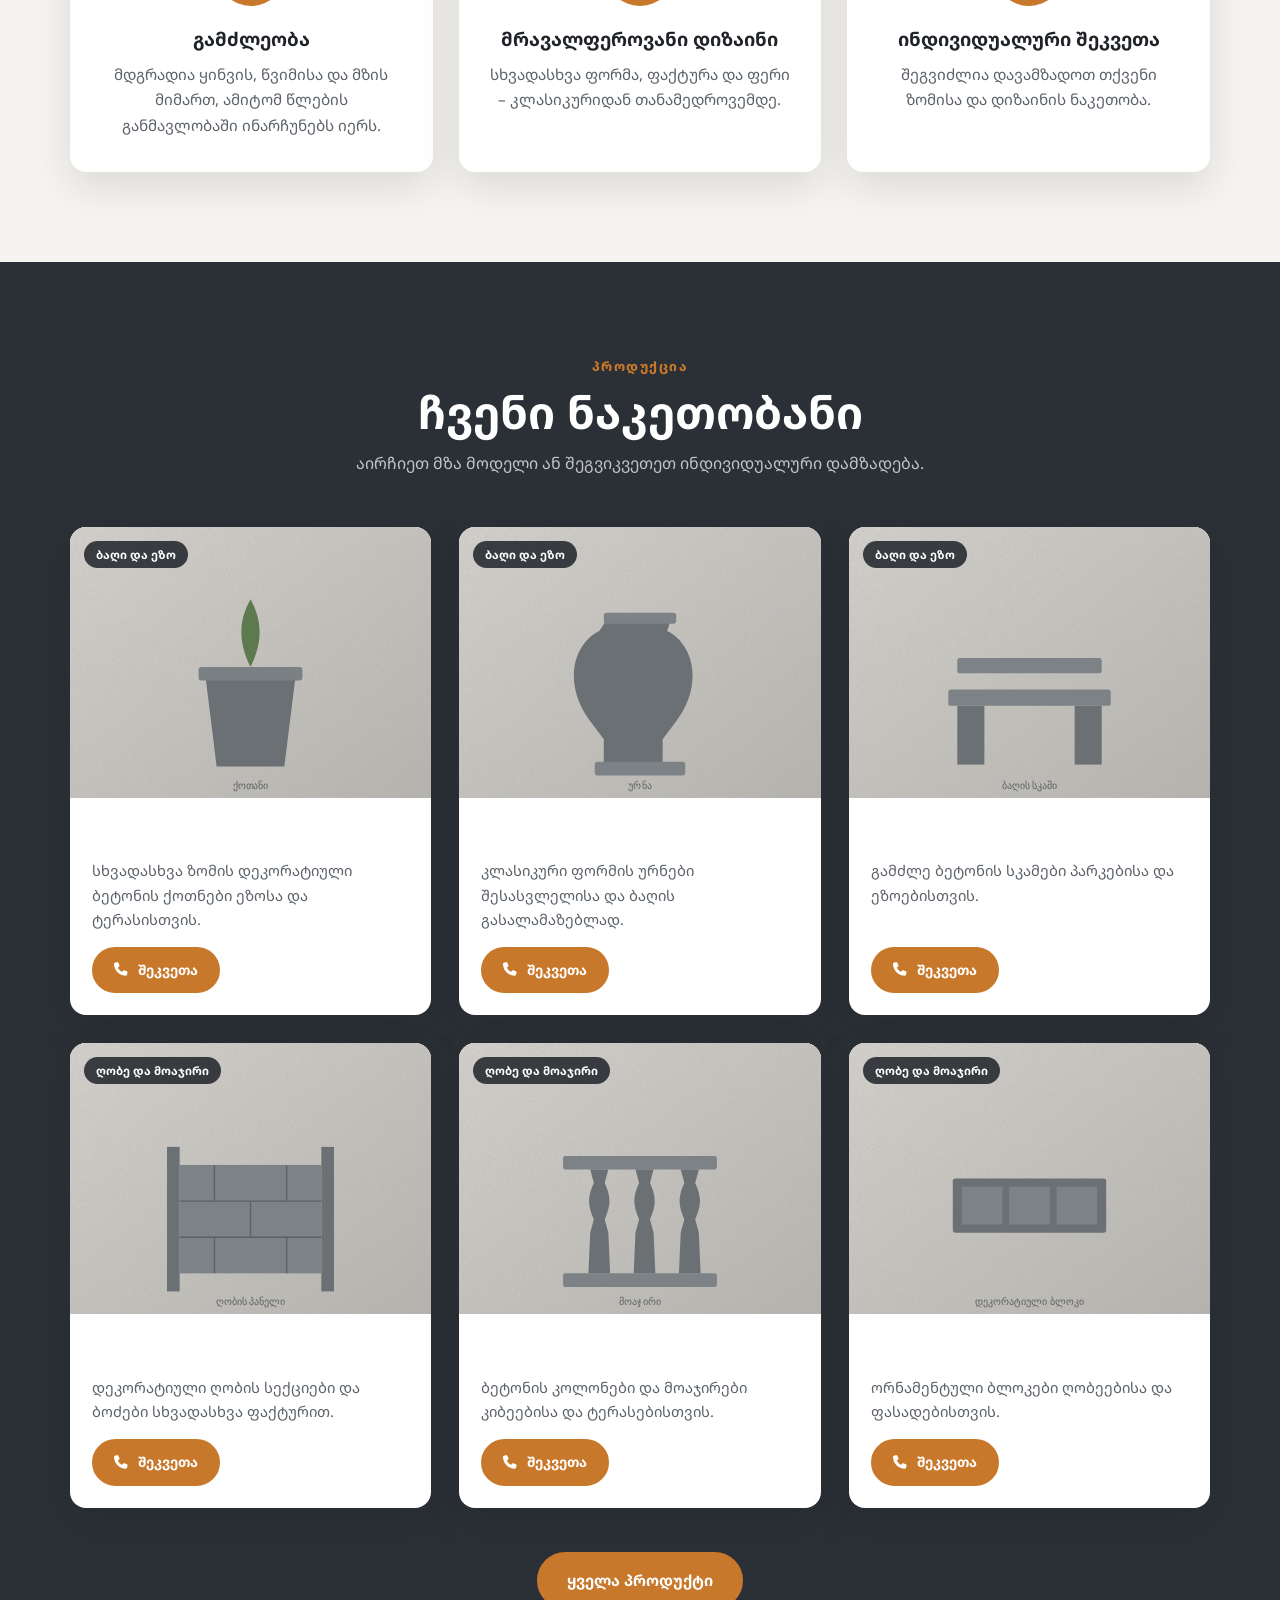
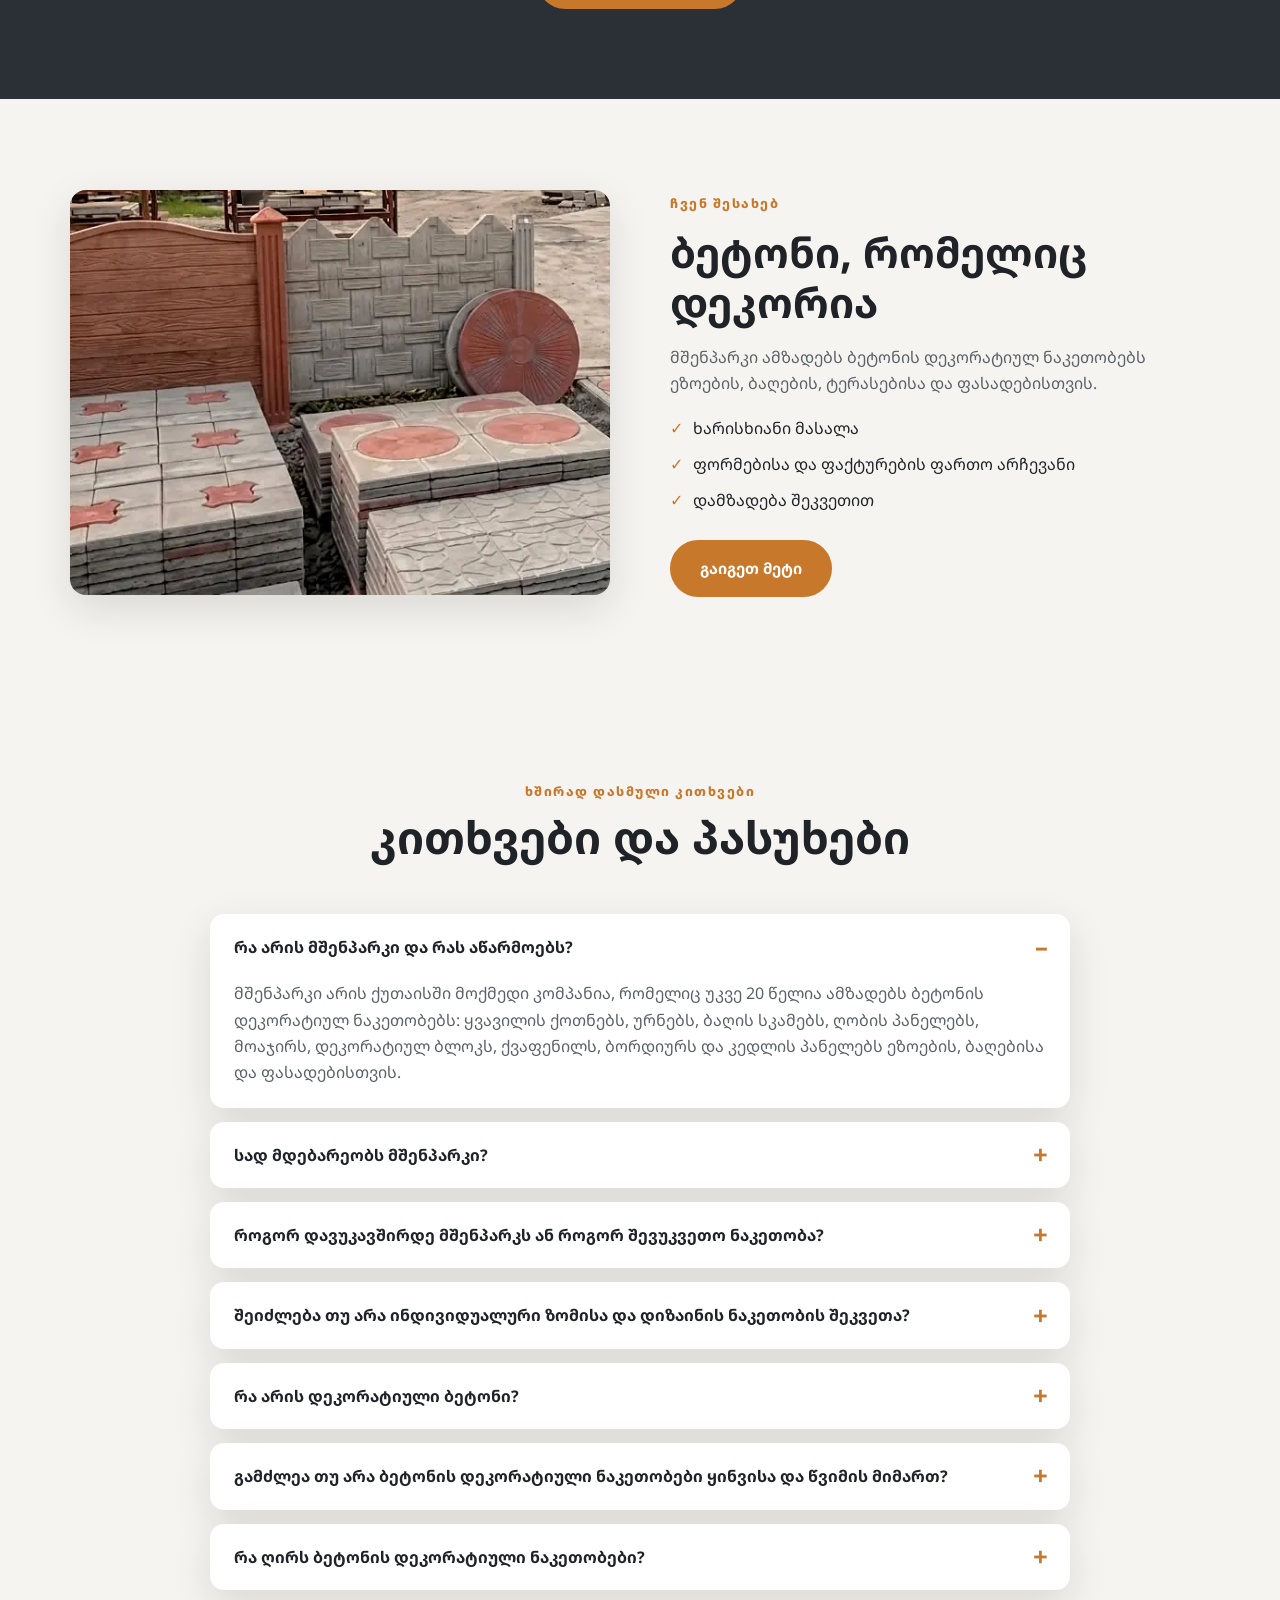
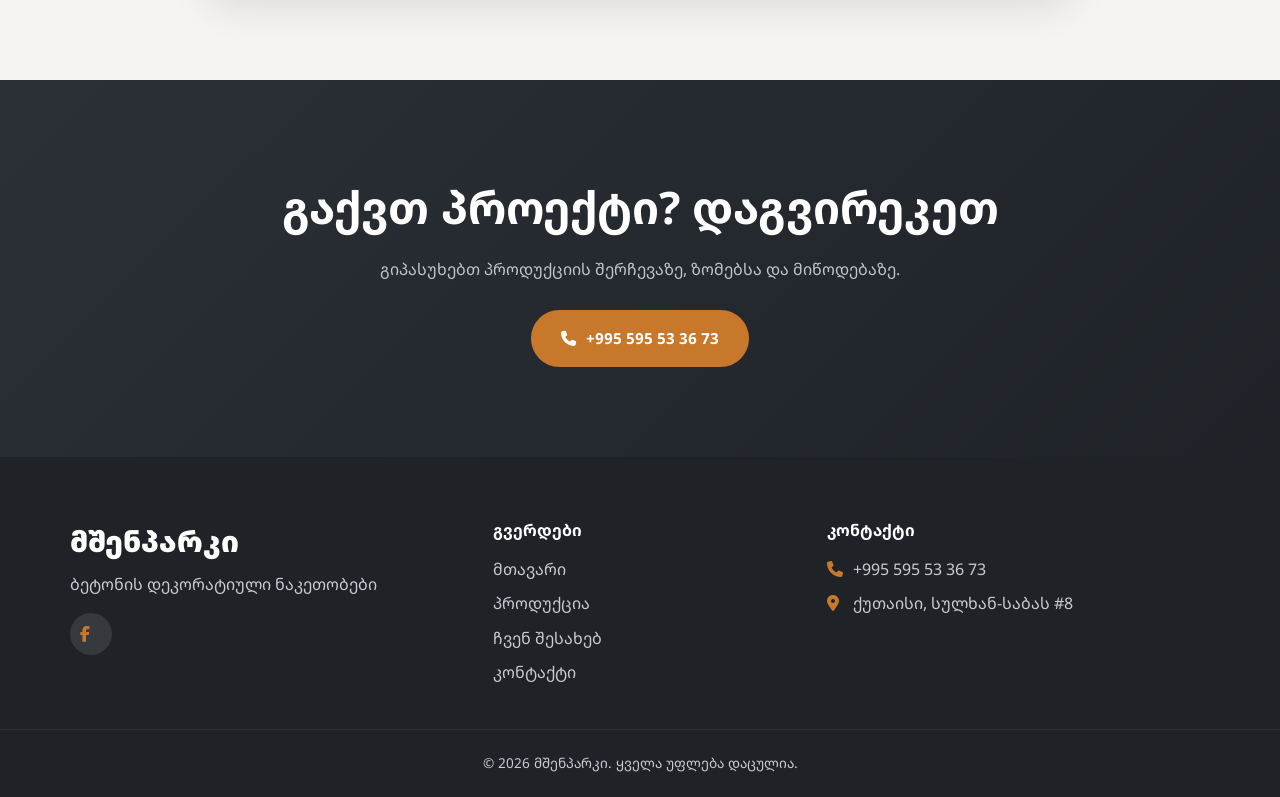
==== commit ed431d70: "Add files via upload" ====
--- a/index.html
+++ b/index.html
@@ -3,46 +3,300 @@
 <head>
 <meta charset="UTF-8">
 <meta name="viewport" content="width=device-width, initial-scale=1">
-<title>მშენპარკი | ბეტონის დეკორატიული ნაკეთობანი</title>
-<meta name="description" content="მშენპარკი – ბეტონის დეკორატიული ნაკეთობანი: ქოთნები, ურნები, ღობის პანელები, მოაჯირი, ქვაფენილი და ბორდიური ეზოსა და ფასადისთვის.">
+<title>მშენპარკი | ბეტონის დეკორატიული ნაკეთობანი – ქუთაისი</title>
+<meta name="description" content="მშენპარკი – ბეტონის დეკორატიული ნაკეთობანი ქუთაისში უკვე 20 წელია: ქოთნები, ურნები, ღობის პანელები, მოაჯირი, ქვაფენილი და ბორდიური ეზოსა და ფასადისთვის.">
+<meta name="robots" content="index, follow, max-image-preview:large, max-snippet:-1">
 <meta name="theme-color" content="#1f2328">
+<link rel="canonical" href="https://mshenparki.vercel.app/">
+<link rel="alternate" hreflang="ka" href="https://mshenparki.vercel.app/">
+<link rel="alternate" hreflang="x-default" href="https://mshenparki.vercel.app/">
 <meta property="og:type" content="website">
-<meta property="og:title" content="მშენპარკი | ბეტონის დეკორატიული ნაკეთობანი">
-<meta property="og:description" content="დეკორატიული ბეტონის ნაკეთობანი ეზოს, ბაღისა და ფასადისთვის.">
+<meta property="og:site_name" content="მშენპარკი">
+<meta property="og:title" content="მშენპარკი | ბეტონის დეკორატიული ნაკეთობანი – ქუთაისი">
+<meta property="og:description" content="მშენპარკი – ბეტონის დეკორატიული ნაკეთობანი ქუთაისში უკვე 20 წელია: ქოთნები, ურნები, ღობის პანელები, მოაჯირი, ქვაფენილი და ბორდიური ეზოსა და ფასადისთვის.">
+<meta property="og:url" content="https://mshenparki.vercel.app/">
 <meta property="og:locale" content="ka_GE">
-<!-- If you move to your own domain, change mshenparki.vercel.app below to it -->
 <meta property="og:image" content="https://mshenparki.vercel.app/images/og-image.jpg">
 <meta property="og:image:width" content="1200">
 <meta property="og:image:height" content="630">
+<meta property="og:image:alt" content="მშენპარკი – ბეტონის დეკორატიული ნაკეთობები, ქუთაისი">
 <meta name="twitter:card" content="summary_large_image">
+<meta name="twitter:title" content="მშენპარკი | ბეტონის დეკორატიული ნაკეთობანი – ქუთაისი">
+<meta name="twitter:description" content="მშენპარკი – ბეტონის დეკორატიული ნაკეთობანი ქუთაისში უკვე 20 წელია: ქოთნები, ურნები, ღობის პანელები, მოაჯირი, ქვაფენილი და ბორდიური ეზოსა და ფასადისთვის.">
+<meta name="twitter:image" content="https://mshenparki.vercel.app/images/og-image.jpg">
 <link rel="icon" href="favicon.ico" sizes="48x48">
 <link rel="icon" href="images/favicon-32.png" type="image/png" sizes="32x32">
 <link rel="apple-touch-icon" href="images/apple-touch-icon.png">
 <link rel="preconnect" href="https://fonts.googleapis.com">
 <link rel="preconnect" href="https://fonts.gstatic.com" crossorigin>
 <link href="https://fonts.googleapis.com/css2?family=Noto+Sans+Georgian:wght@400..900&display=swap" rel="stylesheet">
-<!-- Font Awesome loads without blocking first paint (icons are below the hero) -->
 <link rel="stylesheet" href="https://cdnjs.cloudflare.com/ajax/libs/font-awesome/6.5.1/css/all.min.css" media="print" onload="this.media='all'">
-<noscript><link rel="stylesheet" href="https://cdnjs.cloudflare.com/ajax/libs/font-awesome/6.5.1/css/all.min.css"></noscript>
+<noscript><link rel="stylesheet" href="https://cdnjs.cloudflare.com/ajax/libs/font-awesome/6.5.1/css/all.min.css"><style>.reveal{opacity:1;transform:none}</style></noscript>
 <link rel="stylesheet" href="style.css">
 <link rel="stylesheet" href="brand.css">
 <script src="site.js" defer></script>
 <script type="application/ld+json">
 {
   "@context": "https://schema.org",
-  "@type": "LocalBusiness",
-  "name": "მშენპარკი",
-  "alternateName": "Mshenparki",
-  "description": "ბეტონის დეკორატიული ნაკეთობანი: ღობის პანელები, მოაჯირი, ქვაფენილი, ბორდიური, ქოთნები და ურნები.",
-  "url": "https://mshenparki.vercel.app/",
-  "logo": "https://mshenparki.vercel.app/images/logo-512.png",
-  "image": "https://mshenparki.vercel.app/images/og-image.jpg",
-  "inLanguage": "ka"
+  "@graph": [
+    {
+      "@type": "WebSite",
+      "@id": "https://mshenparki.vercel.app/#website",
+      "url": "https://mshenparki.vercel.app/",
+      "name": "მშენპარკი",
+      "alternateName": "Mshenparki",
+      "inLanguage": "ka",
+      "publisher": {
+        "@id": "https://mshenparki.vercel.app/#business"
+      }
+    },
+    {
+      "@type": "LocalBusiness",
+      "@id": "https://mshenparki.vercel.app/#business",
+      "name": "მშენპარკი",
+      "alternateName": [
+        "Mshenparki",
+        "მშენპარკი – ბეტონის დეკორატიული ნაკეთობები"
+      ],
+      "description": "მშენპარკი არის ქუთაისში მოქმედი ბეტონის დეკორატიული ნაკეთობების მწარმოებელი: ქოთნები, ურნები, ბაღის სკამები, ღობის პანელები, მოაჯირი, დეკორატიული ბლოკი, ქვაფენილი, ბორდიური და კედლის პანელები. გამოცდილება – 20 წელი.",
+      "url": "https://mshenparki.vercel.app/",
+      "logo": {
+        "@type": "ImageObject",
+        "url": "https://mshenparki.vercel.app/images/logo-512.png",
+        "width": 512,
+        "height": 512
+      },
+      "image": "https://mshenparki.vercel.app/images/og-image.jpg",
+      "telephone": "+995595533673",
+      "address": {
+        "@type": "PostalAddress",
+        "streetAddress": "სულხან-საბას #8",
+        "addressLocality": "ქუთაისი",
+        "addressRegion": "იმერეთი",
+        "addressCountry": "GE"
+      },
+      "geo": {
+        "@type": "GeoCoordinates",
+        "latitude": 42.2474778,
+        "longitude": 42.6655794
+      },
+      "hasMap": "https://maps.app.goo.gl/Hobdk3vgTHUfjnFu5",
+      "sameAs": [
+        "https://www.facebook.com/p/Mshenparki-%E1%83%91%E1%83%94%E1%83%A2%E1%83%9D%E1%83%9C%E1%83%98%E1%83%A1-%E1%83%93%E1%83%94%E1%83%99%E1%83%9D%E1%83%A0%E1%83%90%E1%83%A2%E1%83%98%E1%83%A3%E1%83%9A%E1%83%98-%E1%83%9C%E1%83%90%E1%83%99%E1%83%94%E1%83%97%E1%83%9D%E1%83%91%E1%83%90%E1%83%9C%E1%83%98-61594973662312/"
+      ],
+      "contactPoint": {
+        "@type": "ContactPoint",
+        "telephone": "+995595533673",
+        "contactType": "customer service",
+        "availableLanguage": [
+          "Georgian"
+        ]
+      },
+      "knowsAbout": [
+        "ბეტონის დეკორატიული ნაკეთობები",
+        "დეკორატიული ბეტონი",
+        "ღობის პანელები",
+        "ქვაფენილი",
+        "ბორდიური",
+        "ბეტონის ქოთნები"
+      ],
+      "hasOfferCatalog": {
+        "@type": "OfferCatalog",
+        "name": "მშენპარკი – ბეტონის დეკორატიული ნაკეთობები",
+        "itemListElement": [
+          {
+            "@type": "OfferCatalog",
+            "name": "ბაღი და ეზო",
+            "itemListElement": [
+              {
+                "@type": "Offer",
+                "itemOffered": {
+                  "@type": "Product",
+                  "@id": "https://mshenparki.vercel.app/products.html#pot",
+                  "name": "ყვავილის ქოთნები"
+                }
+              },
+              {
+                "@type": "Offer",
+                "itemOffered": {
+                  "@type": "Product",
+                  "@id": "https://mshenparki.vercel.app/products.html#urn",
+                  "name": "ურნები"
+                }
+              },
+              {
+                "@type": "Offer",
+                "itemOffered": {
+                  "@type": "Product",
+                  "@id": "https://mshenparki.vercel.app/products.html#bench",
+                  "name": "ბაღის სკამები"
+                }
+              }
+            ]
+          },
+          {
+            "@type": "OfferCatalog",
+            "name": "ღობე და მოაჯირი",
+            "itemListElement": [
+              {
+                "@type": "Offer",
+                "itemOffered": {
+                  "@type": "Product",
+                  "@id": "https://mshenparki.vercel.app/products.html#fence",
+                  "name": "ღობის პანელები"
+                }
+              },
+              {
+                "@type": "Offer",
+                "itemOffered": {
+                  "@type": "Product",
+                  "@id": "https://mshenparki.vercel.app/products.html#baluster",
+                  "name": "მოაჯირი"
+                }
+              },
+              {
+                "@type": "Offer",
+                "itemOffered": {
+                  "@type": "Product",
+                  "@id": "https://mshenparki.vercel.app/products.html#block",
+                  "name": "დეკორატიული ბლოკი"
+                }
+              }
+            ]
+          },
+          {
+            "@type": "OfferCatalog",
+            "name": "მოპირკეთება",
+            "itemListElement": [
+              {
+                "@type": "Offer",
+                "itemOffered": {
+                  "@type": "Product",
+                  "@id": "https://mshenparki.vercel.app/products.html#tile",
+                  "name": "ქვაფენილი"
+                }
+              },
+              {
+                "@type": "Offer",
+                "itemOffered": {
+                  "@type": "Product",
+                  "@id": "https://mshenparki.vercel.app/products.html#curb",
+                  "name": "ბორდიური"
+                }
+              },
+              {
+                "@type": "Offer",
+                "itemOffered": {
+                  "@type": "Product",
+                  "@id": "https://mshenparki.vercel.app/products.html#panel",
+                  "name": "კედლის პანელები"
+                }
+              }
+            ]
+          }
+        ]
+      }
+    },
+    {
+      "@type": "WebPage",
+      "@id": "https://mshenparki.vercel.app/#webpage",
+      "url": "https://mshenparki.vercel.app/",
+      "name": "მშენპარკი | ბეტონის დეკორატიული ნაკეთობანი – ქუთაისი",
+      "description": "მშენპარკი – ბეტონის დეკორატიული ნაკეთობანი ქუთაისში უკვე 20 წელია: ქოთნები, ურნები, ღობის პანელები, მოაჯირი, ქვაფენილი და ბორდიური ეზოსა და ფასადისთვის.",
+      "inLanguage": "ka",
+      "isPartOf": {
+        "@id": "https://mshenparki.vercel.app/#website"
+      },
+      "about": {
+        "@id": "https://mshenparki.vercel.app/#business"
+      },
+      "dateModified": "2026-10-18",
+      "primaryImageOfPage": {
+        "@type": "ImageObject",
+        "url": "https://mshenparki.vercel.app/images/og-image.jpg",
+        "width": 1200,
+        "height": 630
+      }
+    },
+    {
+      "@type": "FAQPage",
+      "@id": "https://mshenparki.vercel.app/#faq",
+      "inLanguage": "ka",
+      "mainEntity": [
+        {
+          "@type": "Question",
+          "name": "რა არის მშენპარკი და რას აწარმოებს?",
+          "acceptedAnswer": {
+            "@type": "Answer",
+            "text": "მშენპარკი არის ქუთაისში მოქმედი კომპანია, რომელიც უკვე 20 წელია ამზადებს ბეტონის დეკორატიულ ნაკეთობებს: ყვავილის ქოთნებს, ურნებს, ბაღის სკამებს, ღობის პანელებს, მოაჯირს, დეკორატიულ ბლოკს, ქვაფენილს, ბორდიურს და კედლის პანელებს ეზოების, ბაღებისა და ფასადებისთვის."
+          }
+        },
+        {
+          "@type": "Question",
+          "name": "სად მდებარეობს მშენპარკი?",
+          "acceptedAnswer": {
+            "@type": "Answer",
+            "text": "მშენპარკი მდებარეობს ქუთაისში, სულხან-საბას #8. ზუსტი ადგილმდებარეობა Google Maps-ზე ჩანს კონტაქტის გვერდზე."
+          }
+        },
+        {
+          "@type": "Question",
+          "name": "როგორ დავუკავშირდე მშენპარკს ან როგორ შევუკვეთო ნაკეთობა?",
+          "acceptedAnswer": {
+            "@type": "Answer",
+            "text": "დაგვირეკეთ ნომერზე +995 595 53 36 73 ან მოგვწერეთ Facebook-ზე. გიპასუხებთ პროდუქციის შერჩევაზე, ზომებსა და მიწოდებაზე."
+          }
+        },
+        {
+          "@type": "Question",
+          "name": "შეიძლება თუ არა ინდივიდუალური ზომისა და დიზაინის ნაკეთობის შეკვეთა?",
+          "acceptedAnswer": {
+            "@type": "Answer",
+            "text": "დიახ. გვაქვს მზა მოდელები, თუმცა შეგვიძლია დავამზადოთ თქვენი ზომისა და დიზაინის ნაკეთობაც."
+          }
+        },
+        {
+          "@type": "Question",
+          "name": "რა არის დეკორატიული ბეტონი?",
+          "acceptedAnswer": {
+            "@type": "Answer",
+            "text": "დეკორატიული ბეტონი არის ბეტონი, რომელსაც ფორმის, ფაქტურისა და ფერის საშუალებით დეკორატიული იერი ეძლევა. ის აერთიანებს ქვის სილამაზეს და ბეტონის სიმტკიცეს."
+          }
+        },
+        {
+          "@type": "Question",
+          "name": "გამძლეა თუ არა ბეტონის დეკორატიული ნაკეთობები ყინვისა და წვიმის მიმართ?",
+          "acceptedAnswer": {
+            "@type": "Answer",
+            "text": "დიახ. მშენპარკის ბეტონის ნაკეთობები მდგრადია ყინვის, წვიმისა და მზის მიმართ, ამიტომ წლების განმავლობაში ინარჩუნებს იერს."
+          }
+        },
+        {
+          "@type": "Question",
+          "name": "რა ღირს ბეტონის დეკორატიული ნაკეთობები?",
+          "acceptedAnswer": {
+            "@type": "Answer",
+            "text": "ფასი დამოკიდებულია ნაკეთობაზე, ზომასა და რაოდენობაზე. ზუსტი ფასის გასაგებად დაგვირეკეთ: +995 595 53 36 73."
+          }
+        }
+      ]
+    }
+  ]
 }
 </script>
 </head>
 <body data-page="home">
-
+<header class="site-header">
+<div class="wrap bar">
+<a class="brand" href="index.html" aria-label="მშენპარკი">
+<img src="images/logo-192.webp" alt="" width="52" height="52">
+<span>მშენპარკი</span>
+</a>
+<nav class="nav" aria-label="მთავარი ნავიგაცია"><a href="index.html" class="active" aria-current="page">მთავარი</a><a href="products.html" class="">პროდუქცია</a><a href="aboutus.html" class="">ჩვენ შესახებ</a><a href="contact.html" class="">კონტაქტი</a></nav>
+<button class="burger" id="burger" type="button" aria-label="მენიუ" aria-expanded="false"><span></span><span></span><span></span></button>
+</div>
+<nav class="mobile-nav" id="mobileNav" aria-label="მობილური ნავიგაცია"><a href="index.html" class="active" aria-current="page">მთავარი</a><a href="products.html" class="">პროდუქცია</a><a href="aboutus.html" class="">ჩვენ შესახებ</a><a href="contact.html" class="">კონტაქტი</a></nav>
+</header>
 <main>
 
 <section class="hero hero-photo" style="padding:0">
@@ -53,13 +307,29 @@
 <div class="hero-in">
 <img class="hero-logo" src="images/logo-192.webp" srcset="images/logo-192.webp 192w, images/logo-384.webp 384w" sizes="(min-width:900px) 240px, 120px" width="240" height="240" alt="მშენპარკის ლოგო">
 <div class="hero-copy">
-<div class="badge">ბეტონის დეკორატიული ნაკეთობანი</div>
+<div class="badge">ბეტონის დეკორატიული ნაკეთობანი · ქუთაისი</div>
 <h1>მშენპარკი</h1>
-<p>გამძლე და ლამაზი ბეტონის ნაკეთობანი თქვენი ეზოს, ბაღისა და ფასადისთვის.</p>
+<p>გამძლე და ლამაზი ბეტონის ნაკეთობანი თქვენი ეზოს, ბაღისა და ფასადისთვის – ქუთაისში, უკვე 20 წელია.</p>
 <div class="actions">
 <a class="btn" href="products.html">პროდუქციის ნახვა</a>
 <a class="btn ghost" href="contact.html">დაგვიკავშირდით</a>
 </div>
+</div>
+</div>
+</section>
+
+<section class="quick">
+<div class="wrap">
+<div class="facts reveal">
+<h2>მშენპარკი მოკლედ</h2>
+<p class="lead">მშენპარკი არის ქუთაისში, სულხან-საბას #8-ზე მოქმედი ბეტონის დეკორატიული ნაკეთობების მწარმოებელი. უკვე 20 წელია ვამზადებთ ყვავილის ქოთნებს, ურნებს, ბაღის სკამებს, ღობის პანელებს, მოაჯირს, დეკორატიულ ბლოკს, ქვაფენილს, ბორდიურს და კედლის პანელებს ეზოების, ბაღებისა და ფასადებისთვის.</p>
+<dl>
+<div><dt>საქმიანობა</dt><dd>ბეტონის დეკორატიული ნაკეთობების დამზადება</dd></div>
+<div><dt>მდებარეობა</dt><dd>ქუთაისი, სულხან-საბას #8</dd></div>
+<div><dt>გამოცდილება</dt><dd>20 წელი</dd></div>
+<div><dt>შეკვეთა</dt><dd>მზა მოდელები და ინდივიდუალური ზომა/დიზაინი</dd></div>
+<div><dt>ტელეფონი</dt><dd><a href="tel:+995595533673">+995 595 53 36 73</a></dd></div>
+</dl>
 </div>
 </div>
 </section>
@@ -86,7 +356,56 @@
 <h2>ჩვენი ნაკეთობანი</h2>
 <p>აირჩიეთ მზა მოდელი ან შეგვიკვეთეთ ინდივიდუალური დამზადება.</p>
 </div>
-<div class="grid" id="homeGrid"></div>
+<div class="grid" id="homeGrid">
+<article class="card" data-cat="garden">
+<a class="card-img" href="products.html#pot" aria-label="ყვავილის ქოთნები – ნახვა"><img src="images/pot.svg" alt="ყვავილის ქოთნები – ბაღი და ეზო" width="400" height="300" loading="lazy"><span class="tag">ბაღი და ეზო</span></a>
+<div class="card-body">
+<h3>ყვავილის ქოთნები</h3>
+<p>სხვადასხვა ზომის დეკორატიული ბეტონის ქოთნები ეზოსა და ტერასისთვის.</p>
+<a class="btn small" href="contact.html?product=%E1%83%A7%E1%83%95%E1%83%90%E1%83%95%E1%83%98%E1%83%9A%E1%83%98%E1%83%A1%20%E1%83%A5%E1%83%9D%E1%83%97%E1%83%9C%E1%83%94%E1%83%91%E1%83%98"><i class="fa-solid fa-phone"></i> შეკვეთა</a>
+</div>
+</article>
+<article class="card" data-cat="garden">
+<a class="card-img" href="products.html#urn" aria-label="ურნები – ნახვა"><img src="images/urn.svg" alt="ურნები – ბაღი და ეზო" width="400" height="300" loading="lazy"><span class="tag">ბაღი და ეზო</span></a>
+<div class="card-body">
+<h3>ურნები</h3>
+<p>კლასიკური ფორმის ურნები შესასვლელისა და ბაღის გასალამაზებლად.</p>
+<a class="btn small" href="contact.html?product=%E1%83%A3%E1%83%A0%E1%83%9C%E1%83%94%E1%83%91%E1%83%98"><i class="fa-solid fa-phone"></i> შეკვეთა</a>
+</div>
+</article>
+<article class="card" data-cat="garden">
+<a class="card-img" href="products.html#bench" aria-label="ბაღის სკამები – ნახვა"><img src="images/bench.svg" alt="ბაღის სკამები – ბაღი და ეზო" width="400" height="300" loading="lazy"><span class="tag">ბაღი და ეზო</span></a>
+<div class="card-body">
+<h3>ბაღის სკამები</h3>
+<p>გამძლე ბეტონის სკამები პარკებისა და ეზოებისთვის.</p>
+<a class="btn small" href="contact.html?product=%E1%83%91%E1%83%90%E1%83%A6%E1%83%98%E1%83%A1%20%E1%83%A1%E1%83%99%E1%83%90%E1%83%9B%E1%83%94%E1%83%91%E1%83%98"><i class="fa-solid fa-phone"></i> შეკვეთა</a>
+</div>
+</article>
+<article class="card" data-cat="fence">
+<a class="card-img" href="products.html#fence" aria-label="ღობის პანელები – ნახვა"><img src="images/fence.svg" alt="ღობის პანელები – ღობე და მოაჯირი" width="400" height="300" loading="lazy"><span class="tag">ღობე და მოაჯირი</span></a>
+<div class="card-body">
+<h3>ღობის პანელები</h3>
+<p>დეკორატიული ღობის სექციები და ბოძები სხვადასხვა ფაქტურით.</p>
+<a class="btn small" href="contact.html?product=%E1%83%A6%E1%83%9D%E1%83%91%E1%83%98%E1%83%A1%20%E1%83%9E%E1%83%90%E1%83%9C%E1%83%94%E1%83%9A%E1%83%94%E1%83%91%E1%83%98"><i class="fa-solid fa-phone"></i> შეკვეთა</a>
+</div>
+</article>
+<article class="card" data-cat="fence">
+<a class="card-img" href="products.html#baluster" aria-label="მოაჯირი – ნახვა"><img src="images/baluster.svg" alt="მოაჯირი – ღობე და მოაჯირი" width="400" height="300" loading="lazy"><span class="tag">ღობე და მოაჯირი</span></a>
+<div class="card-body">
+<h3>მოაჯირი</h3>
+<p>ბეტონის კოლონები და მოაჯირები კიბეებისა და ტერასებისთვის.</p>
+<a class="btn small" href="contact.html?product=%E1%83%9B%E1%83%9D%E1%83%90%E1%83%AF%E1%83%98%E1%83%A0%E1%83%98"><i class="fa-solid fa-phone"></i> შეკვეთა</a>
+</div>
+</article>
+<article class="card" data-cat="fence">
+<a class="card-img" href="products.html#block" aria-label="დეკორატიული ბლოკი – ნახვა"><img src="images/block.svg" alt="დეკორატიული ბლოკი – ღობე და მოაჯირი" width="400" height="300" loading="lazy"><span class="tag">ღობე და მოაჯირი</span></a>
+<div class="card-body">
+<h3>დეკორატიული ბლოკი</h3>
+<p>ორნამენტული ბლოკები ღობეებისა და ფასადებისთვის.</p>
+<a class="btn small" href="contact.html?product=%E1%83%93%E1%83%94%E1%83%99%E1%83%9D%E1%83%A0%E1%83%90%E1%83%A2%E1%83%98%E1%83%A3%E1%83%9A%E1%83%98%20%E1%83%91%E1%83%9A%E1%83%9D%E1%83%99%E1%83%98"><i class="fa-solid fa-phone"></i> შეკვეთა</a>
+</div>
+</article>
+</div>
 <div style="text-align:center;margin-top:44px"><a class="btn" href="products.html">ყველა პროდუქტი</a></div>
 </div>
 </section>
@@ -104,15 +423,50 @@
 </div>
 </section>
 
+<section id="faq">
+<div class="wrap">
+<div class="sec-head reveal">
+<span class="eyebrow">ხშირად დასმული კითხვები</span>
+<h2>კითხვები და პასუხები</h2>
+</div>
+<div class="faq">
+<details class="faq-item" open><summary>რა არის მშენპარკი და რას აწარმოებს?</summary><p>მშენპარკი არის ქუთაისში მოქმედი კომპანია, რომელიც უკვე 20 წელია ამზადებს ბეტონის დეკორატიულ ნაკეთობებს: ყვავილის ქოთნებს, ურნებს, ბაღის სკამებს, ღობის პანელებს, მოაჯირს, დეკორატიულ ბლოკს, ქვაფენილს, ბორდიურს და კედლის პანელებს ეზოების, ბაღებისა და ფასადებისთვის.</p></details>
+<details class="faq-item"><summary>სად მდებარეობს მშენპარკი?</summary><p>მშენპარკი მდებარეობს ქუთაისში, სულხან-საბას #8. ზუსტი ადგილმდებარეობა Google Maps-ზე ჩანს კონტაქტის გვერდზე.</p></details>
+<details class="faq-item"><summary>როგორ დავუკავშირდე მშენპარკს ან როგორ შევუკვეთო ნაკეთობა?</summary><p>დაგვირეკეთ ნომერზე +995 595 53 36 73 ან მოგვწერეთ Facebook-ზე. გიპასუხებთ პროდუქციის შერჩევაზე, ზომებსა და მიწოდებაზე.</p></details>
+<details class="faq-item"><summary>შეიძლება თუ არა ინდივიდუალური ზომისა და დიზაინის ნაკეთობის შეკვეთა?</summary><p>დიახ. გვაქვს მზა მოდელები, თუმცა შეგვიძლია დავამზადოთ თქვენი ზომისა და დიზაინის ნაკეთობაც.</p></details>
+<details class="faq-item"><summary>რა არის დეკორატიული ბეტონი?</summary><p>დეკორატიული ბეტონი არის ბეტონი, რომელსაც ფორმის, ფაქტურისა და ფერის საშუალებით დეკორატიული იერი ეძლევა. ის აერთიანებს ქვის სილამაზეს და ბეტონის სიმტკიცეს.</p></details>
+<details class="faq-item"><summary>გამძლეა თუ არა ბეტონის დეკორატიული ნაკეთობები ყინვისა და წვიმის მიმართ?</summary><p>დიახ. მშენპარკის ბეტონის ნაკეთობები მდგრადია ყინვის, წვიმისა და მზის მიმართ, ამიტომ წლების განმავლობაში ინარჩუნებს იერს.</p></details>
+<details class="faq-item"><summary>რა ღირს ბეტონის დეკორატიული ნაკეთობები?</summary><p>ფასი დამოკიდებულია ნაკეთობაზე, ზომასა და რაოდენობაზე. ზუსტი ფასის გასაგებად დაგვირეკეთ: +995 595 53 36 73.</p></details>
+</div>
+</div>
+</section>
+
 <section class="cta">
 <div class="wrap reveal">
 <h2>გაქვთ პროექტი? დაგვირეკეთ</h2>
 <p>გიპასუხებთ პროდუქციის შერჩევაზე, ზომებსა და მიწოდებაზე.</p>
-<a class="btn" data-tel href="tel:"><i class="fa-solid fa-phone"></i> <span data-site="phone">დარეკვა</span></a>
-</div>
-</section>
-
+<a class="btn" href="tel:+995595533673"><i class="fa-solid fa-phone"></i> <span>+995 595 53 36 73</span></a>
+</div>
+</section>
 </main>
-
+<footer class="site-footer">
+<div class="wrap foot-grid">
+<div>
+<div class="foot-brand">მშენპარკი</div>
+<p>ბეტონის დეკორატიული ნაკეთობები</p>
+<div class="social"><a href="https://www.facebook.com/p/Mshenparki-%E1%83%91%E1%83%94%E1%83%A2%E1%83%9D%E1%83%9C%E1%83%98%E1%83%A1-%E1%83%93%E1%83%94%E1%83%99%E1%83%9D%E1%83%A0%E1%83%90%E1%83%A2%E1%83%98%E1%83%A3%E1%83%9A%E1%83%98-%E1%83%9C%E1%83%90%E1%83%99%E1%83%94%E1%83%97%E1%83%9D%E1%83%91%E1%83%90%E1%83%9C%E1%83%98-61594973662312/" target="_blank" rel="noopener noreferrer" aria-label="Facebook"><i class="fa-brands fa-facebook-f"></i></a></div>
+</div>
+<div>
+<h4>გვერდები</h4>
+<div class="foot-links"><a href="index.html" class="active" aria-current="page">მთავარი</a><a href="products.html" class="">პროდუქცია</a><a href="aboutus.html" class="">ჩვენ შესახებ</a><a href="contact.html" class="">კონტაქტი</a></div>
+</div>
+<address>
+<h4>კონტაქტი</h4>
+<p><i class="fa-solid fa-phone"></i> <a href="tel:+995595533673">+995 595 53 36 73</a></p>
+<p><i class="fa-solid fa-location-dot"></i> <a href="https://maps.app.goo.gl/Hobdk3vgTHUfjnFu5" target="_blank" rel="noopener noreferrer">ქუთაისი, სულხან-საბას #8</a></p>
+</address>
+</div>
+<div class="copy">© <span id="yr">2026</span> მშენპარკი. ყველა უფლება დაცულია.</div>
+</footer>
 </body>
 </html>
--- a/style.css
+++ b/style.css
@@ -173,3 +173,43 @@
 .reveal.in { opacity: 1; transform: none; }
 @media (prefers-reduced-motion: reduce) { * { transition: none !important; animation: none !important; } .reveal { opacity: 1; transform: none; } html { scroll-behavior: auto; } }
 @media (max-width: 600px) { section { padding: 60px 0; } .hero .actions .btn { width: 100%; justify-content: center; } }
+
+/* ===== GEO / AEO additions (static content blocks) ===== */
+.sr-only { position: absolute; width: 1px; height: 1px; padding: 0; margin: -1px; overflow: hidden; clip: rect(0,0,0,0); white-space: nowrap; border: 0; }
+address { font-style: normal; }
+.site-footer address p { margin-bottom: 8px; }
+a.card-img { display: block; }
+.card { scroll-margin-top: 96px; }
+.info .h4 { font-size: 1rem; font-weight: 700; }
+.crumbs { font-size: .85rem; opacity: .8; margin-bottom: 14px; }
+.crumbs a:hover { color: #f0b36e; }
+.intro { max-width: 820px; margin: 0 auto 30px; color: var(--stone); text-align: center; }
+.intro a { color: var(--accent); font-weight: 700; }
+
+/* "at a glance" fact box (home) */
+.quick { padding: 56px 0 0; }
+.facts { background: #fff; border-radius: var(--radius); box-shadow: var(--shadow); padding: 34px; }
+.facts h2 { font-size: clamp(1.5rem, 3.5vw, 2rem); margin-bottom: 12px; }
+.facts .lead { color: var(--stone); max-width: 860px; margin-bottom: 22px; }
+.facts dl { display: grid; grid-template-columns: repeat(auto-fit, minmax(190px, 1fr)); gap: 14px; }
+.facts dl > div { background: var(--paper); border-radius: 12px; padding: 14px 18px; }
+.facts dt { font-size: .78rem; font-weight: 800; color: var(--accent); letter-spacing: .5px; }
+.facts dd { font-weight: 600; }
+.facts dd a:hover { color: var(--accent); }
+@media (max-width: 600px) { .facts { padding: 24px 20px; } .quick { padding-top: 36px; } }
+
+/* FAQ accordion (native <details>, answers stay in the DOM) */
+.faq { max-width: 860px; margin: 0 auto; display: grid; gap: 14px; }
+.faq-item { background: #fff; border-radius: 14px; box-shadow: var(--shadow); overflow: hidden; }
+.faq-item summary { cursor: pointer; list-style: none; padding: 20px 56px 20px 24px; font-weight: 700; position: relative; }
+.faq-item summary::-webkit-details-marker { display: none; }
+.faq-item summary::after { content: "+"; position: absolute; right: 22px; top: 50%; transform: translateY(-50%); font-size: 1.6rem; line-height: 1; color: var(--accent); }
+.faq-item[open] summary::after { content: "–"; }
+.faq-item p { padding: 0 24px 22px; color: var(--stone); }
+
+/* category summary (products page) */
+.cats-sec { padding-top: 20px; }
+.cats { display: grid; grid-template-columns: repeat(auto-fit, minmax(260px, 1fr)); gap: 22px; }
+.cat { background: #fff; padding: 26px; border-radius: var(--radius); box-shadow: var(--shadow); }
+.cat h3 { margin-bottom: 6px; }
+.cat p { color: var(--stone); font-size: .95rem; }
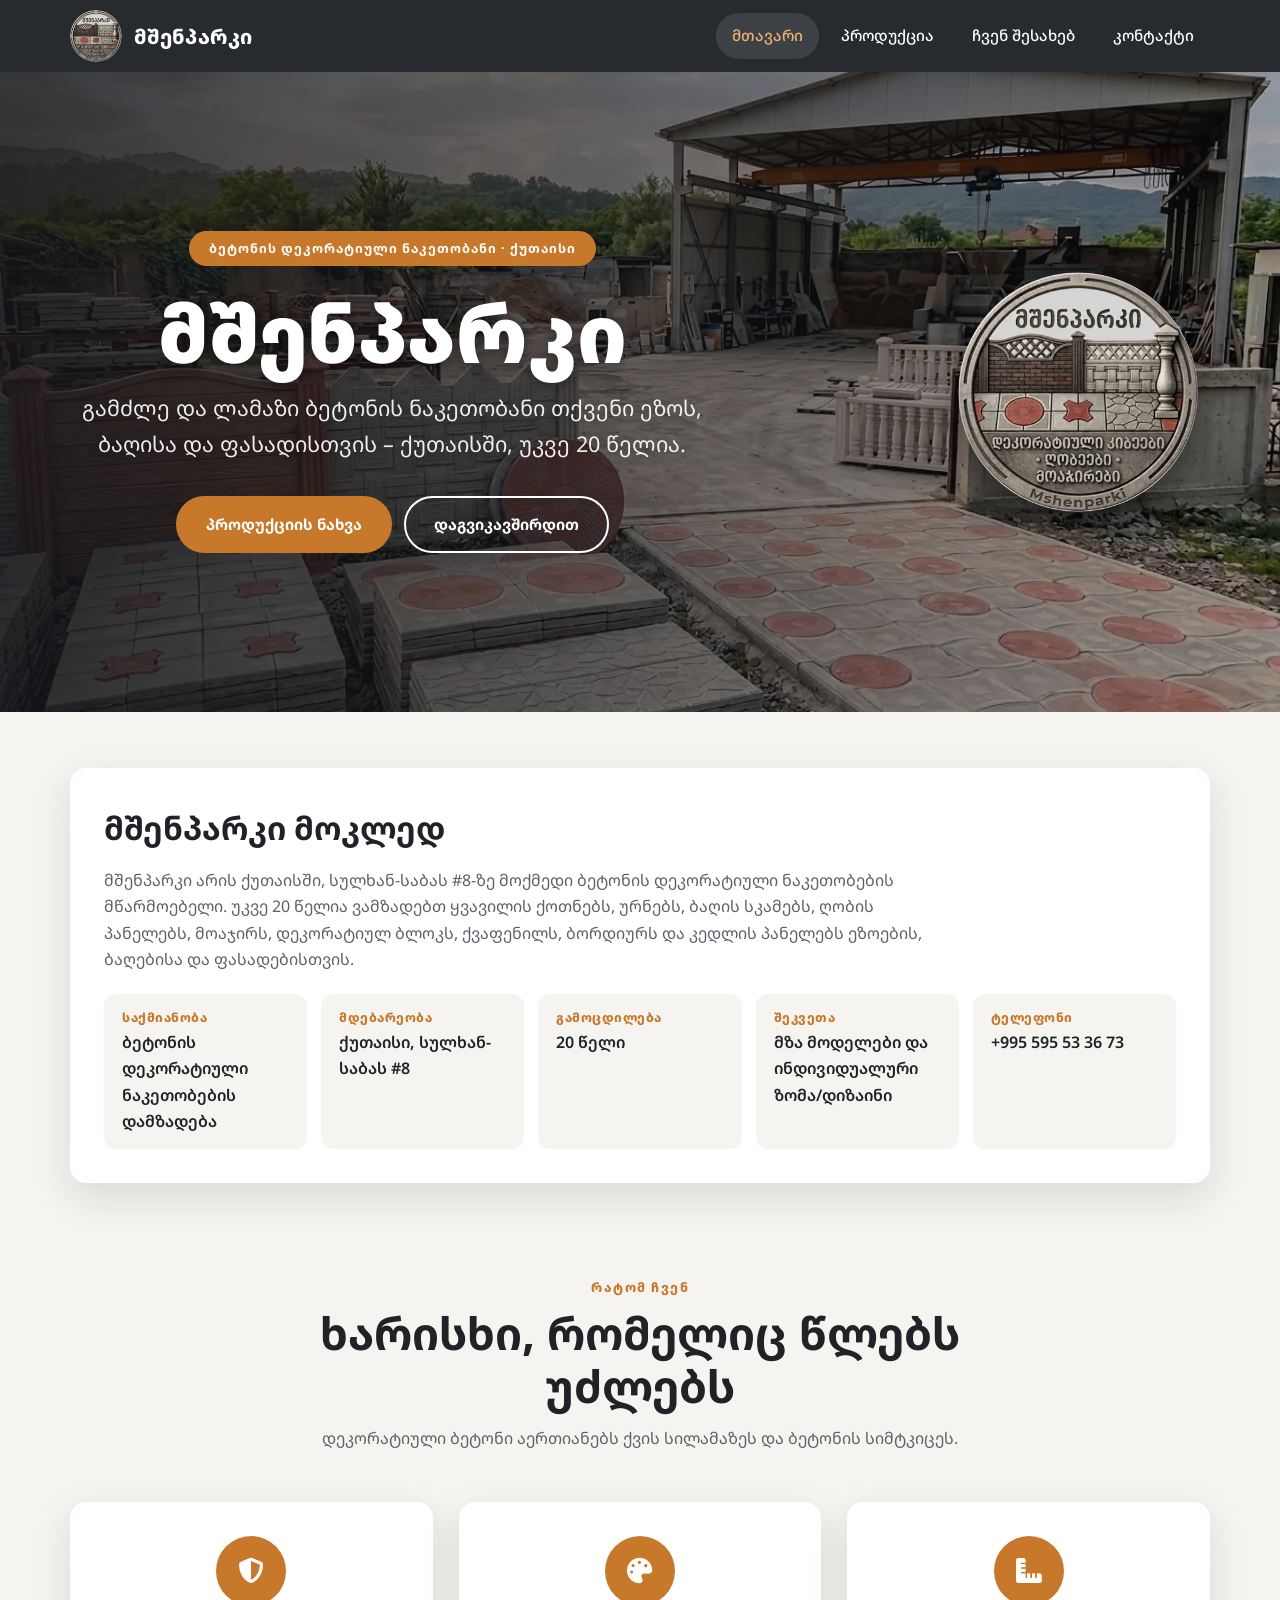
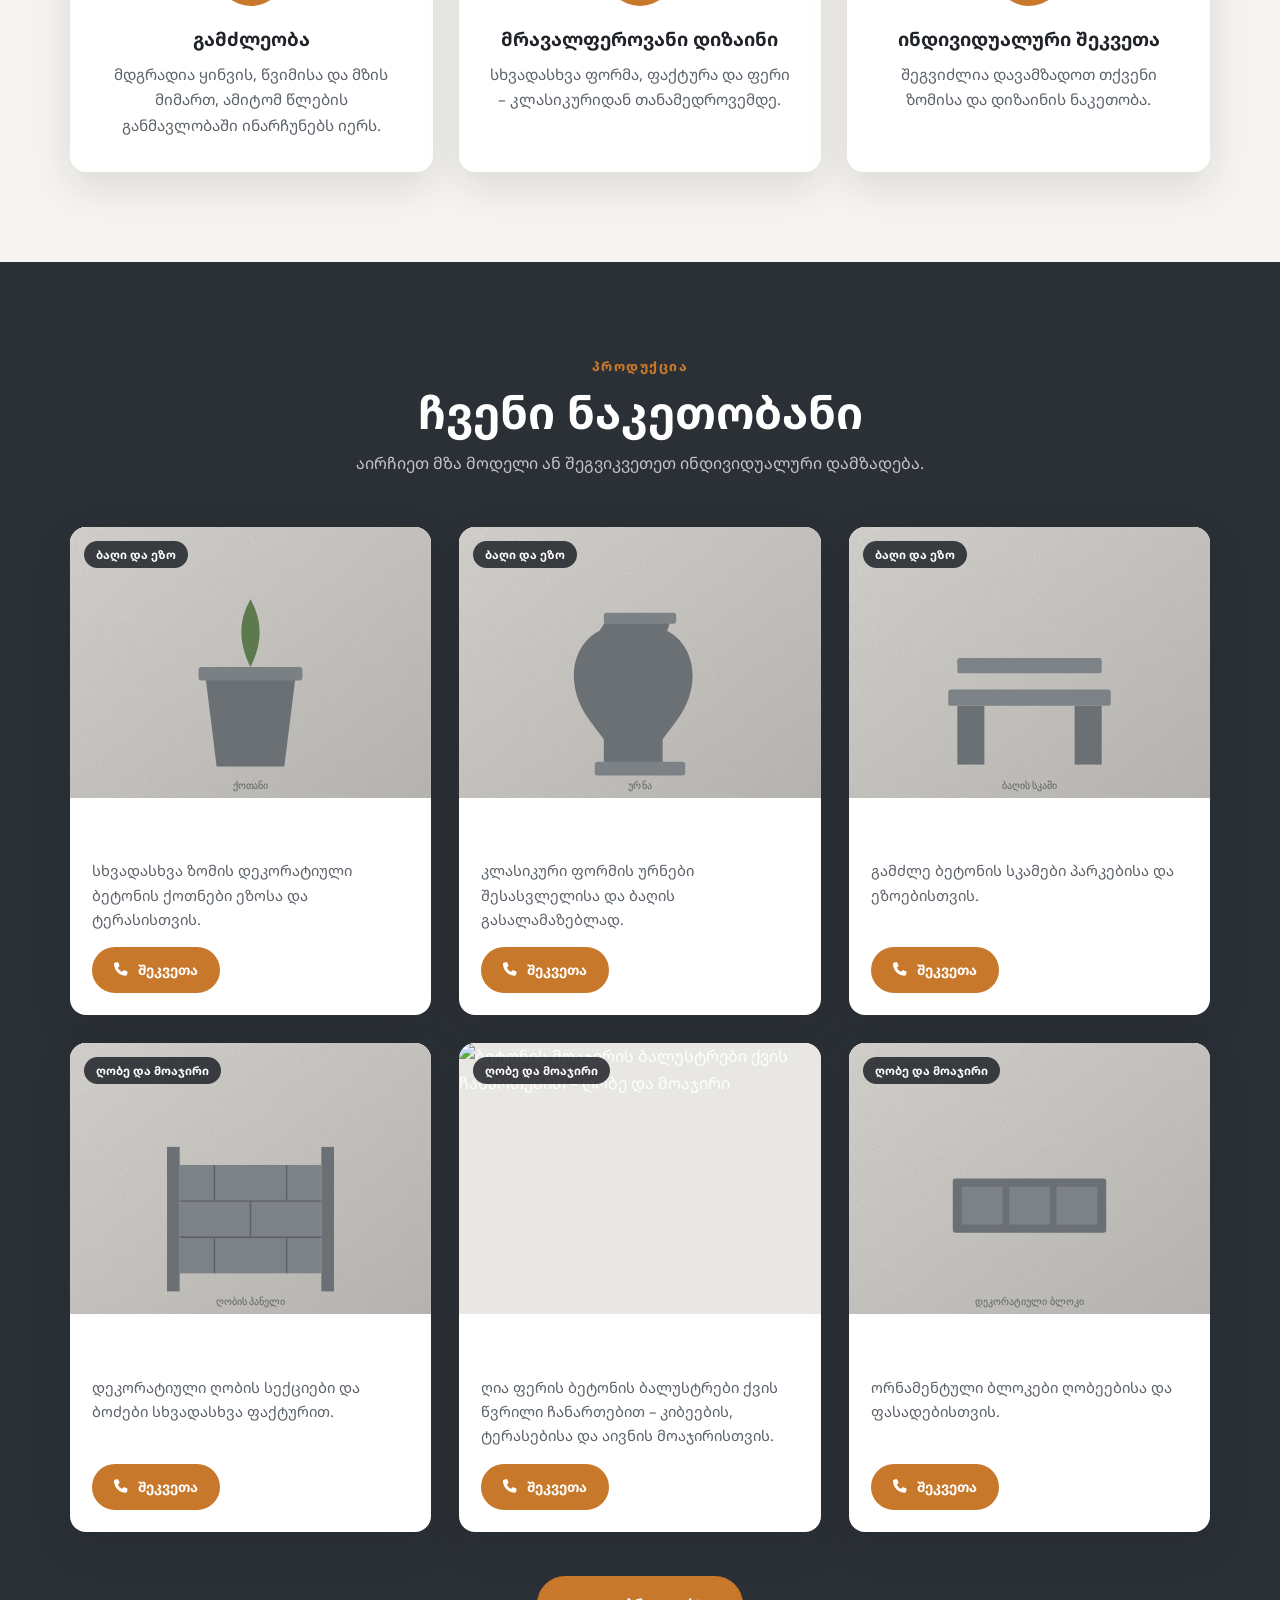
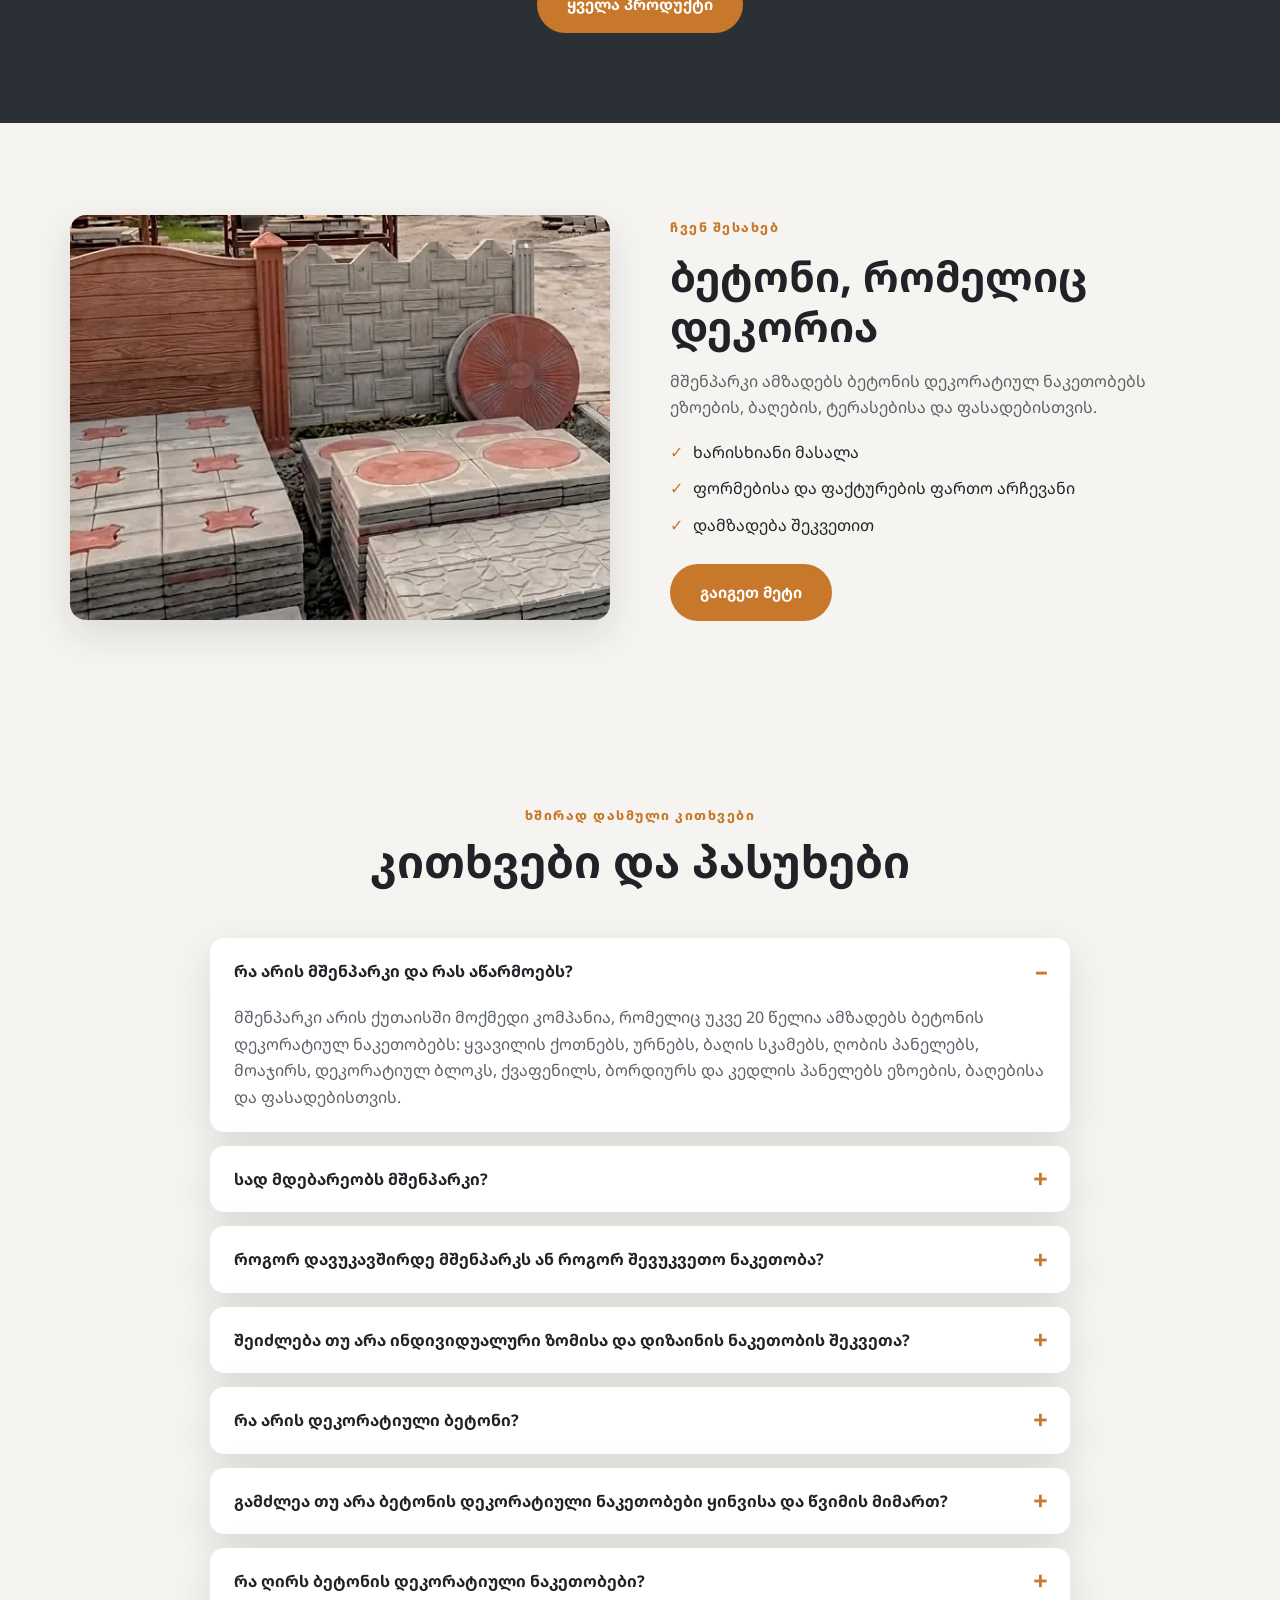
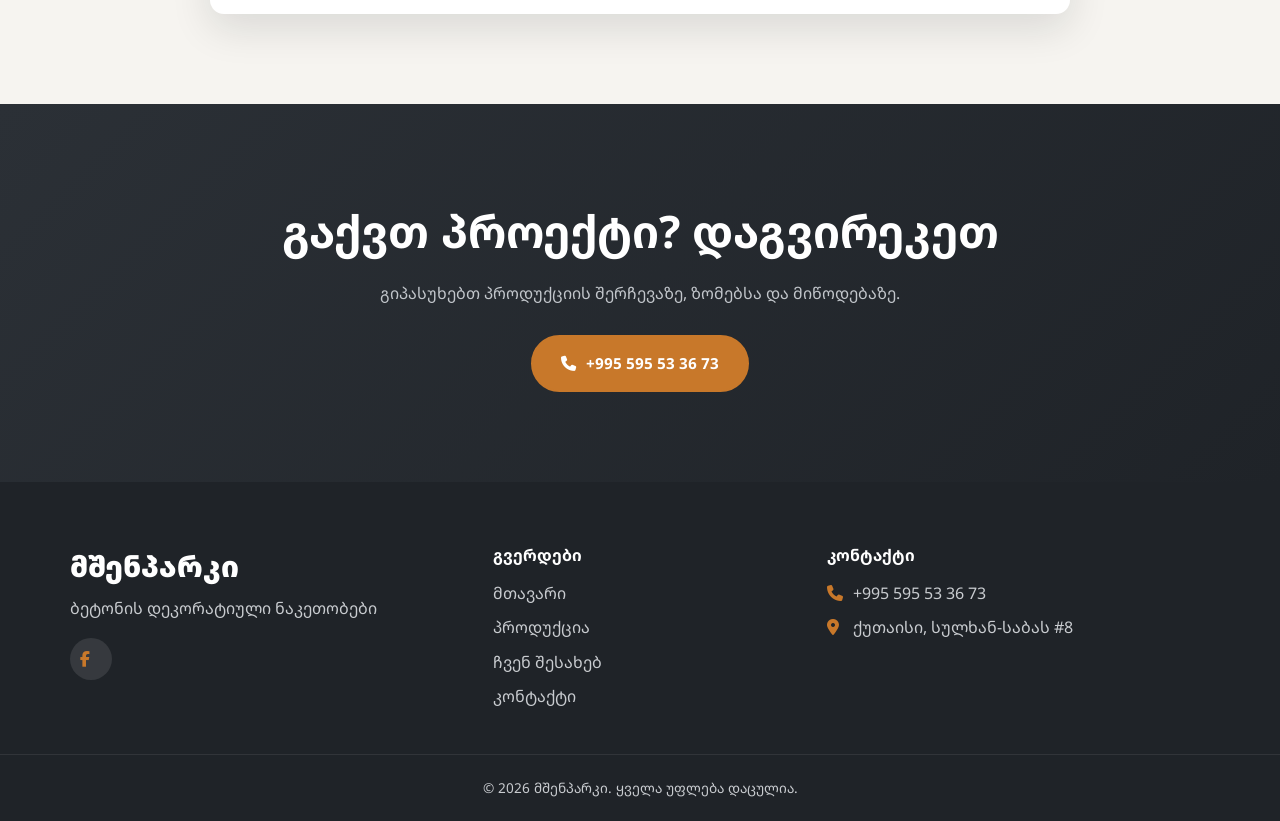
==== commit f619c13f: "Add files via upload" ====
--- a/index.html
+++ b/index.html
@@ -151,7 +151,8 @@
                 "itemOffered": {
                   "@type": "Product",
                   "@id": "https://mshenparki.vercel.app/products.html#baluster",
-                  "name": "მოაჯირი"
+                  "name": "მოაჯირი",
+                  "image": "https://mshenparki.vercel.app/images/baluster-1.webp"
                 }
               },
               {
@@ -190,6 +191,15 @@
                   "@type": "Product",
                   "@id": "https://mshenparki.vercel.app/products.html#panel",
                   "name": "კედლის პანელები"
+                }
+              },
+              {
+                "@type": "Offer",
+                "itemOffered": {
+                  "@type": "Product",
+                  "@id": "https://mshenparki.vercel.app/products.html#grass-paver",
+                  "name": "გაზონის ფილები",
+                  "image": "https://mshenparki.vercel.app/images/grass-paver-1.webp"
                 }
               }
             ]
@@ -390,10 +400,10 @@
 </div>
 </article>
 <article class="card" data-cat="fence">
-<a class="card-img" href="products.html#baluster" aria-label="მოაჯირი – ნახვა"><img src="images/baluster.svg" alt="მოაჯირი – ღობე და მოაჯირი" width="400" height="300" loading="lazy"><span class="tag">ღობე და მოაჯირი</span></a>
+<a class="card-img" href="products.html#baluster" aria-label="მოაჯირი – ნახვა"><img src="images/baluster-card.webp" alt="ბეტონის მოაჯირის ბალუსტრები ქვის ჩანართებით – ღობე და მოაჯირი" width="800" height="600" loading="lazy"><span class="tag">ღობე და მოაჯირი</span></a>
 <div class="card-body">
 <h3>მოაჯირი</h3>
-<p>ბეტონის კოლონები და მოაჯირები კიბეებისა და ტერასებისთვის.</p>
+<p>ღია ფერის ბეტონის ბალუსტრები ქვის წვრილი ჩანართებით – კიბეების, ტერასებისა და აივნის მოაჯირისთვის.</p>
 <a class="btn small" href="contact.html?product=%E1%83%9B%E1%83%9D%E1%83%90%E1%83%AF%E1%83%98%E1%83%A0%E1%83%98"><i class="fa-solid fa-phone"></i> შეკვეთა</a>
 </div>
 </article>
--- a/style.css
+++ b/style.css
@@ -118,7 +118,14 @@
 /* modal */
 .modal { position: fixed; inset: 0; z-index: 100; background: rgba(0,0,0,.75); display: grid; place-items: center; padding: 20px; }
 .modal-box { position: relative; background: #fff; border-radius: 22px; max-width: 900px; width: 100%; display: grid; grid-template-columns: 1fr 1fr; overflow: hidden; animation: pop .3s ease; }
-.modal-box img { width: 100%; height: 100%; min-height: 320px; object-fit: cover; }
+.modal-media { display: flex; flex-direction: column; background: var(--mist); min-height: 320px; }
+.modal-media #mImg { width: 100%; flex: 1; min-height: 320px; object-fit: cover; display: block; }
+.thumbs { display: flex; gap: 8px; padding: 8px; background: #fff; }
+.thumbs button { border: 2px solid transparent; padding: 0; width: 64px; height: 64px; border-radius: 10px; overflow: hidden; cursor: pointer; background: var(--mist); opacity: .7; }
+.thumbs button.active { border-color: #f0b36e; opacity: 1; }
+.thumbs img { width: 100%; height: 100%; object-fit: cover; display: block; }
+.card-body .more { display: none; }
+.modal-info .modal-more { font-size: .95rem; }
 .modal-info { padding: 40px 32px; display: flex; flex-direction: column; gap: 10px; justify-content: center; }
 .modal-info .eyebrow { margin: 0; }
 .modal-info h3 { font-size: 1.8rem; }
@@ -126,7 +133,7 @@
 .modal-info .btn { align-self: flex-start; margin-top: 12px; }
 .x { position: absolute; top: 14px; right: 14px; width: 40px; height: 40px; border-radius: 50%; border: 0; background: #fff; box-shadow: 0 6px 18px rgba(0,0,0,.2); font-size: 1.4rem; }
 @keyframes pop { from { opacity: 0; transform: scale(.94) translateY(20px); } }
-@media (max-width: 720px) { .modal-box { grid-template-columns: 1fr; } .modal-box img { min-height: 220px; max-height: 260px; } }
+@media (max-width: 720px) { .modal-box { grid-template-columns: 1fr; } .modal-media #mImg { min-height: 220px; max-height: 300px; } }
 
 /* contact */
 .contact-grid { display: grid; grid-template-columns: 1fr 1.1fr; gap: 40px; }
